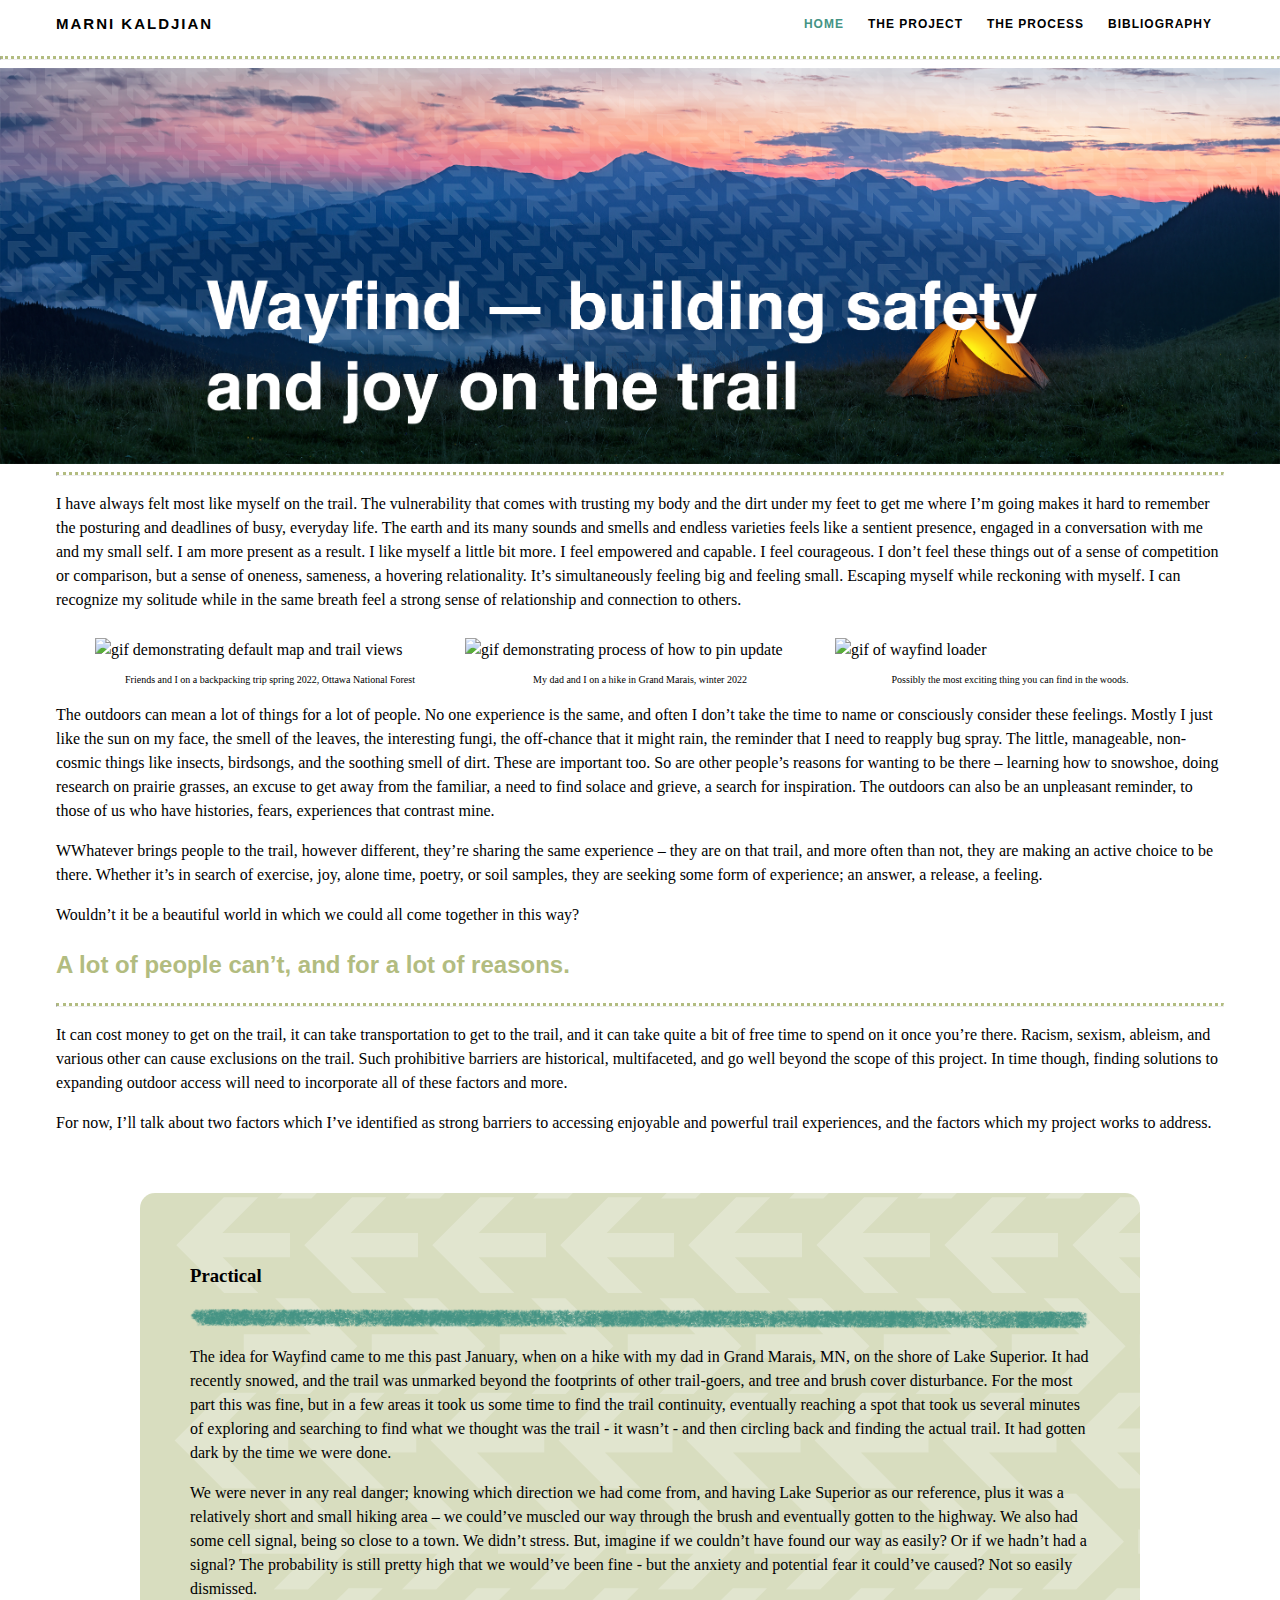
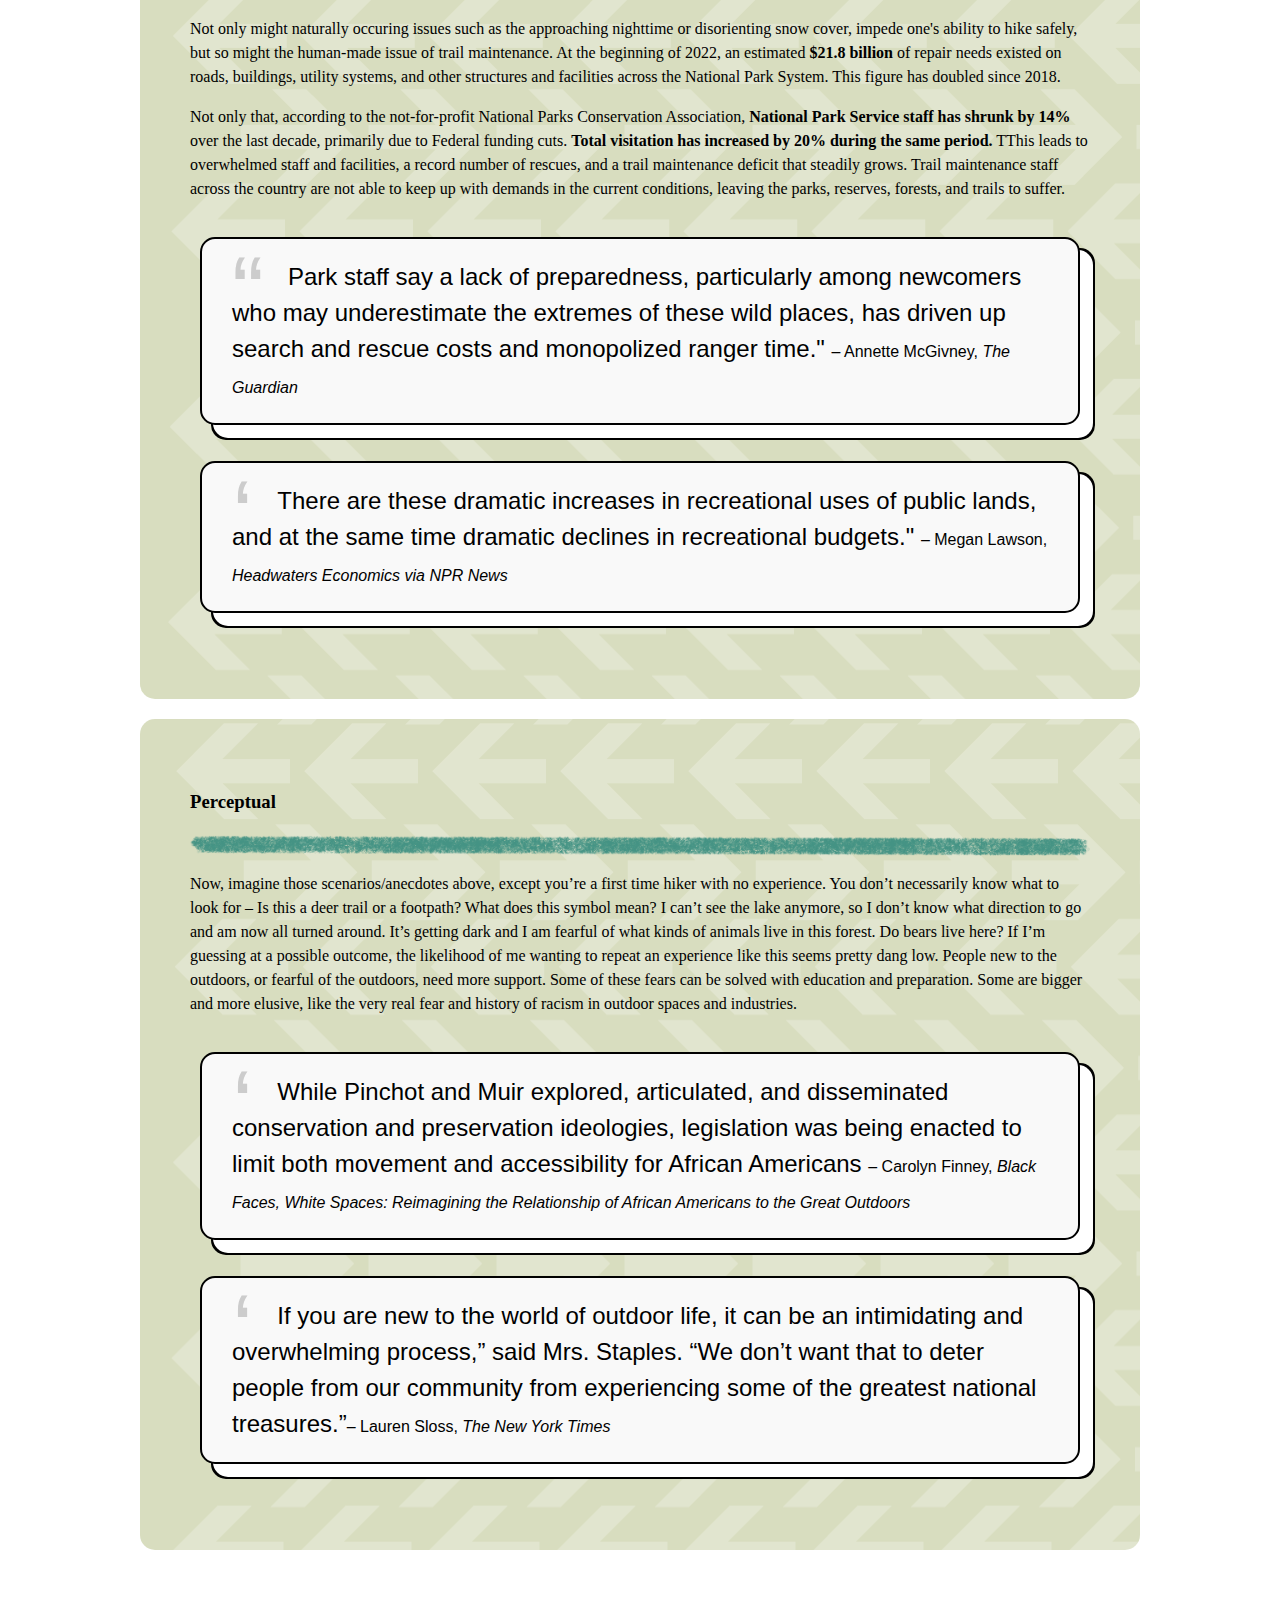
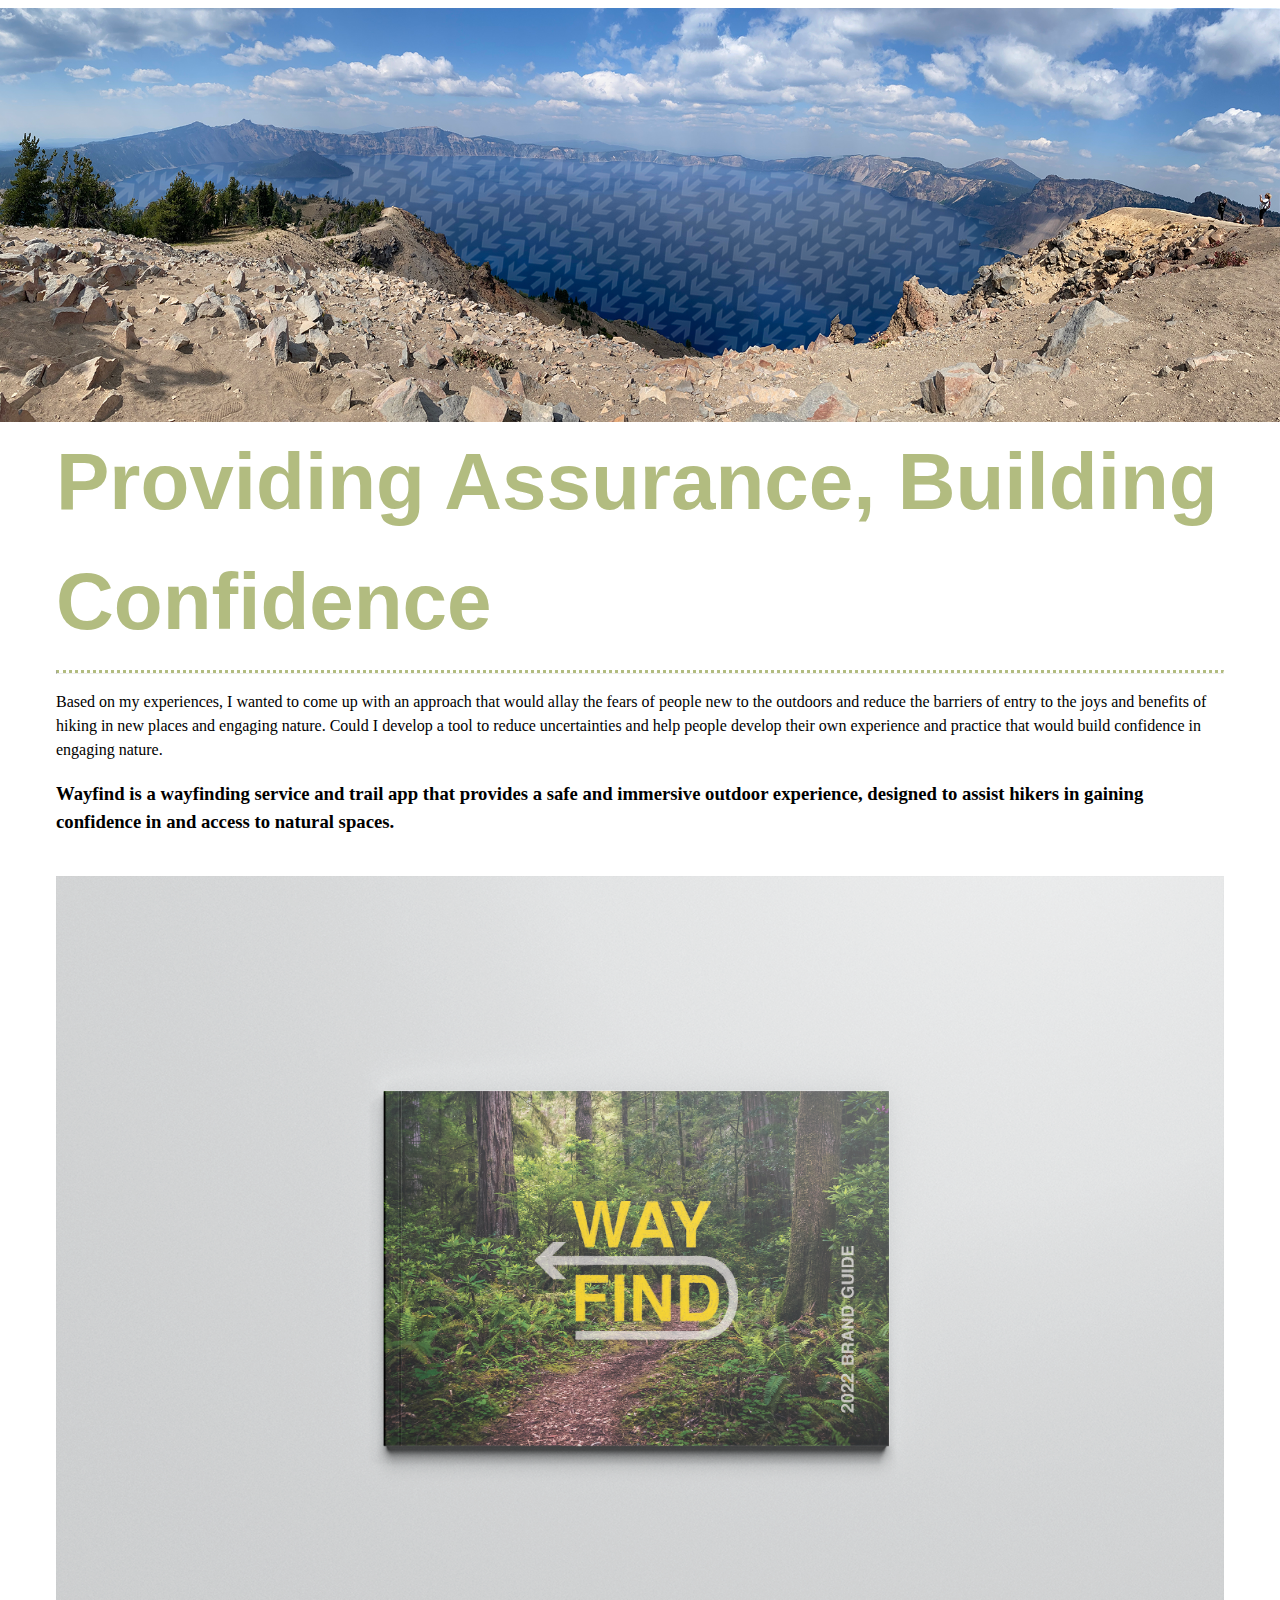
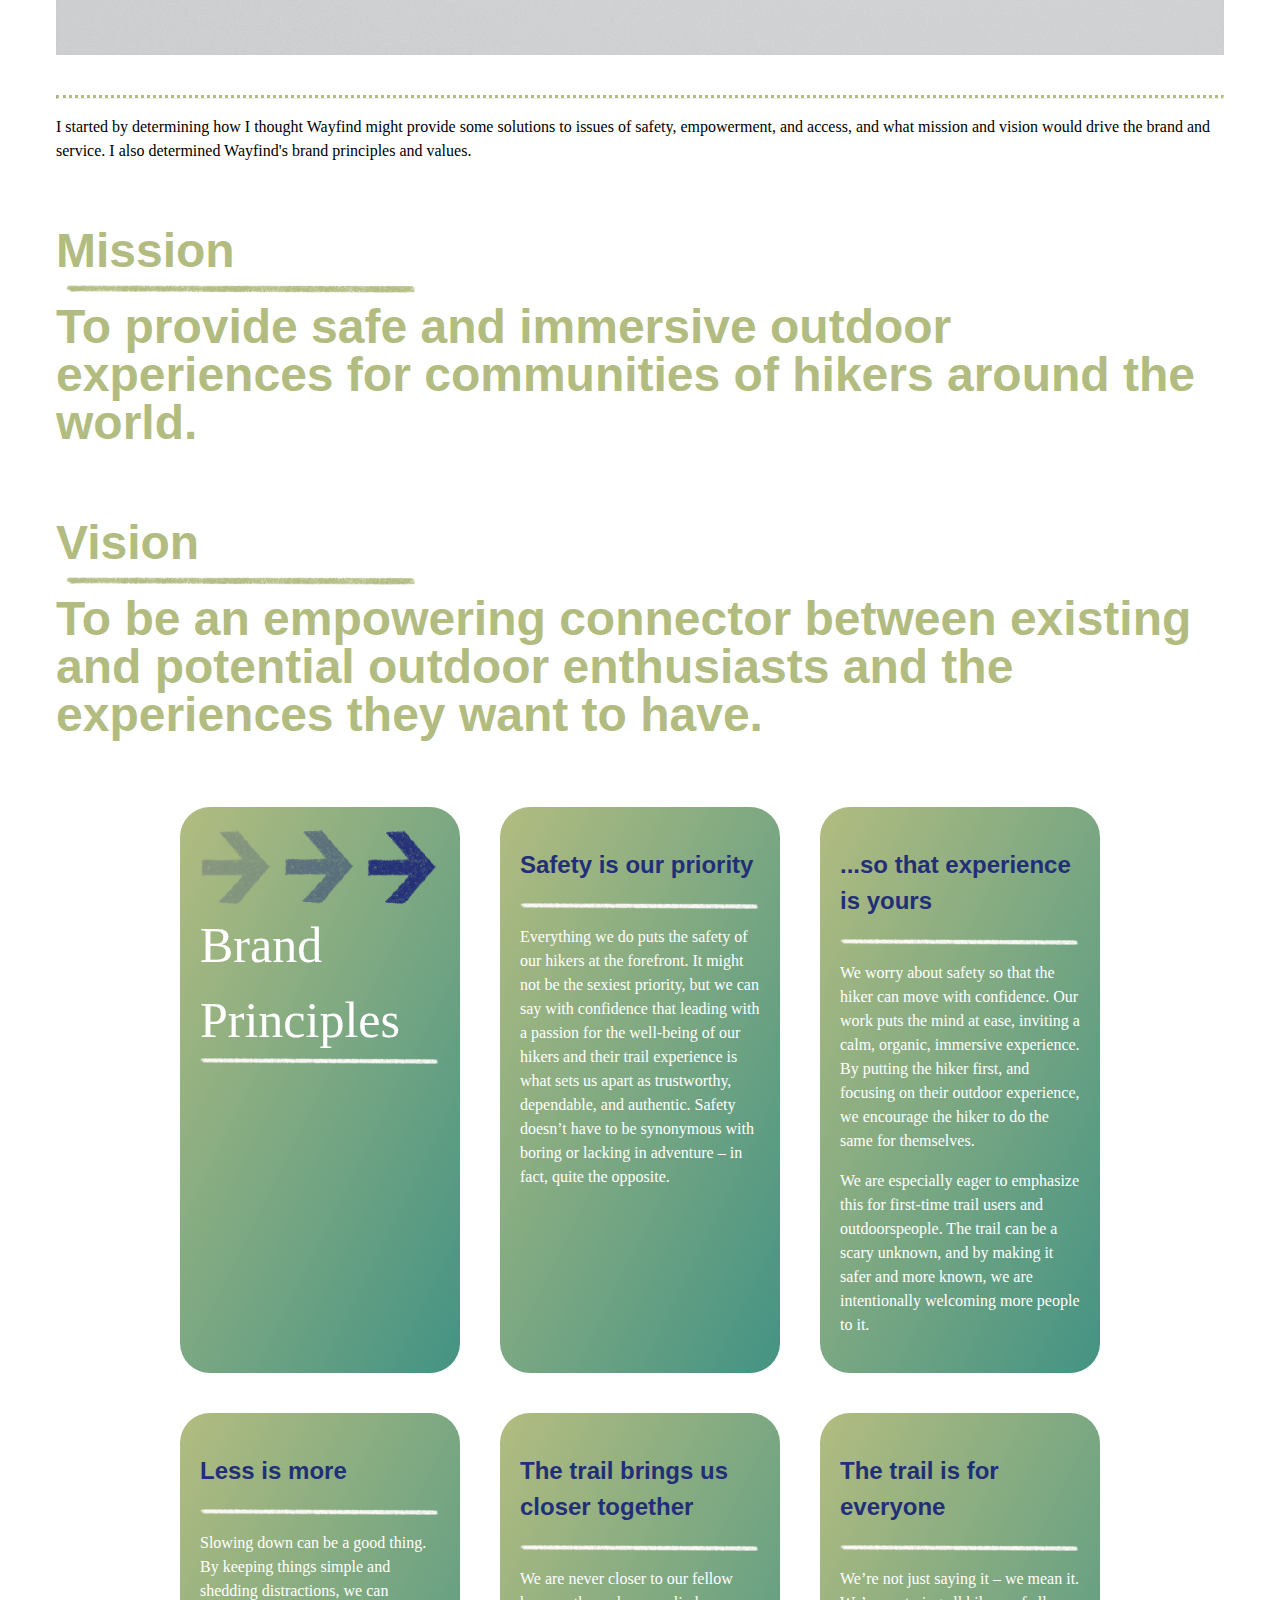
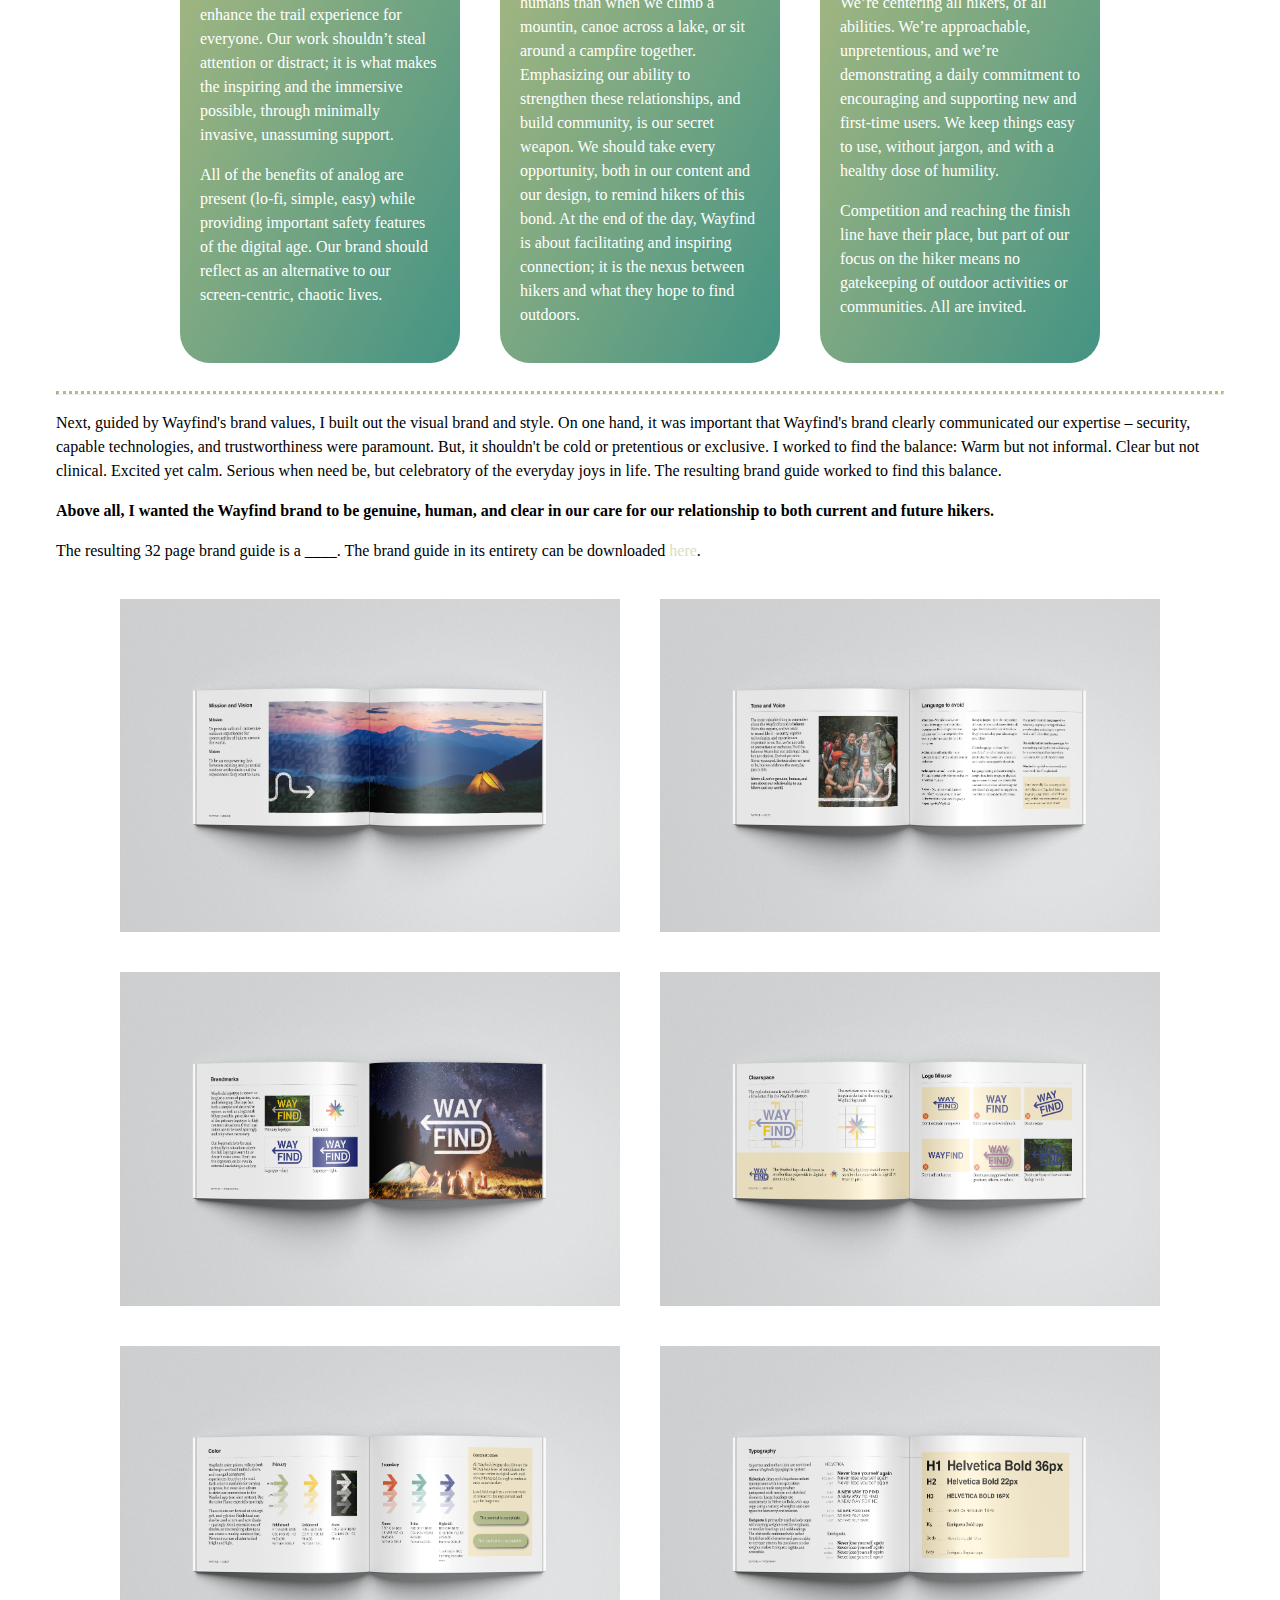
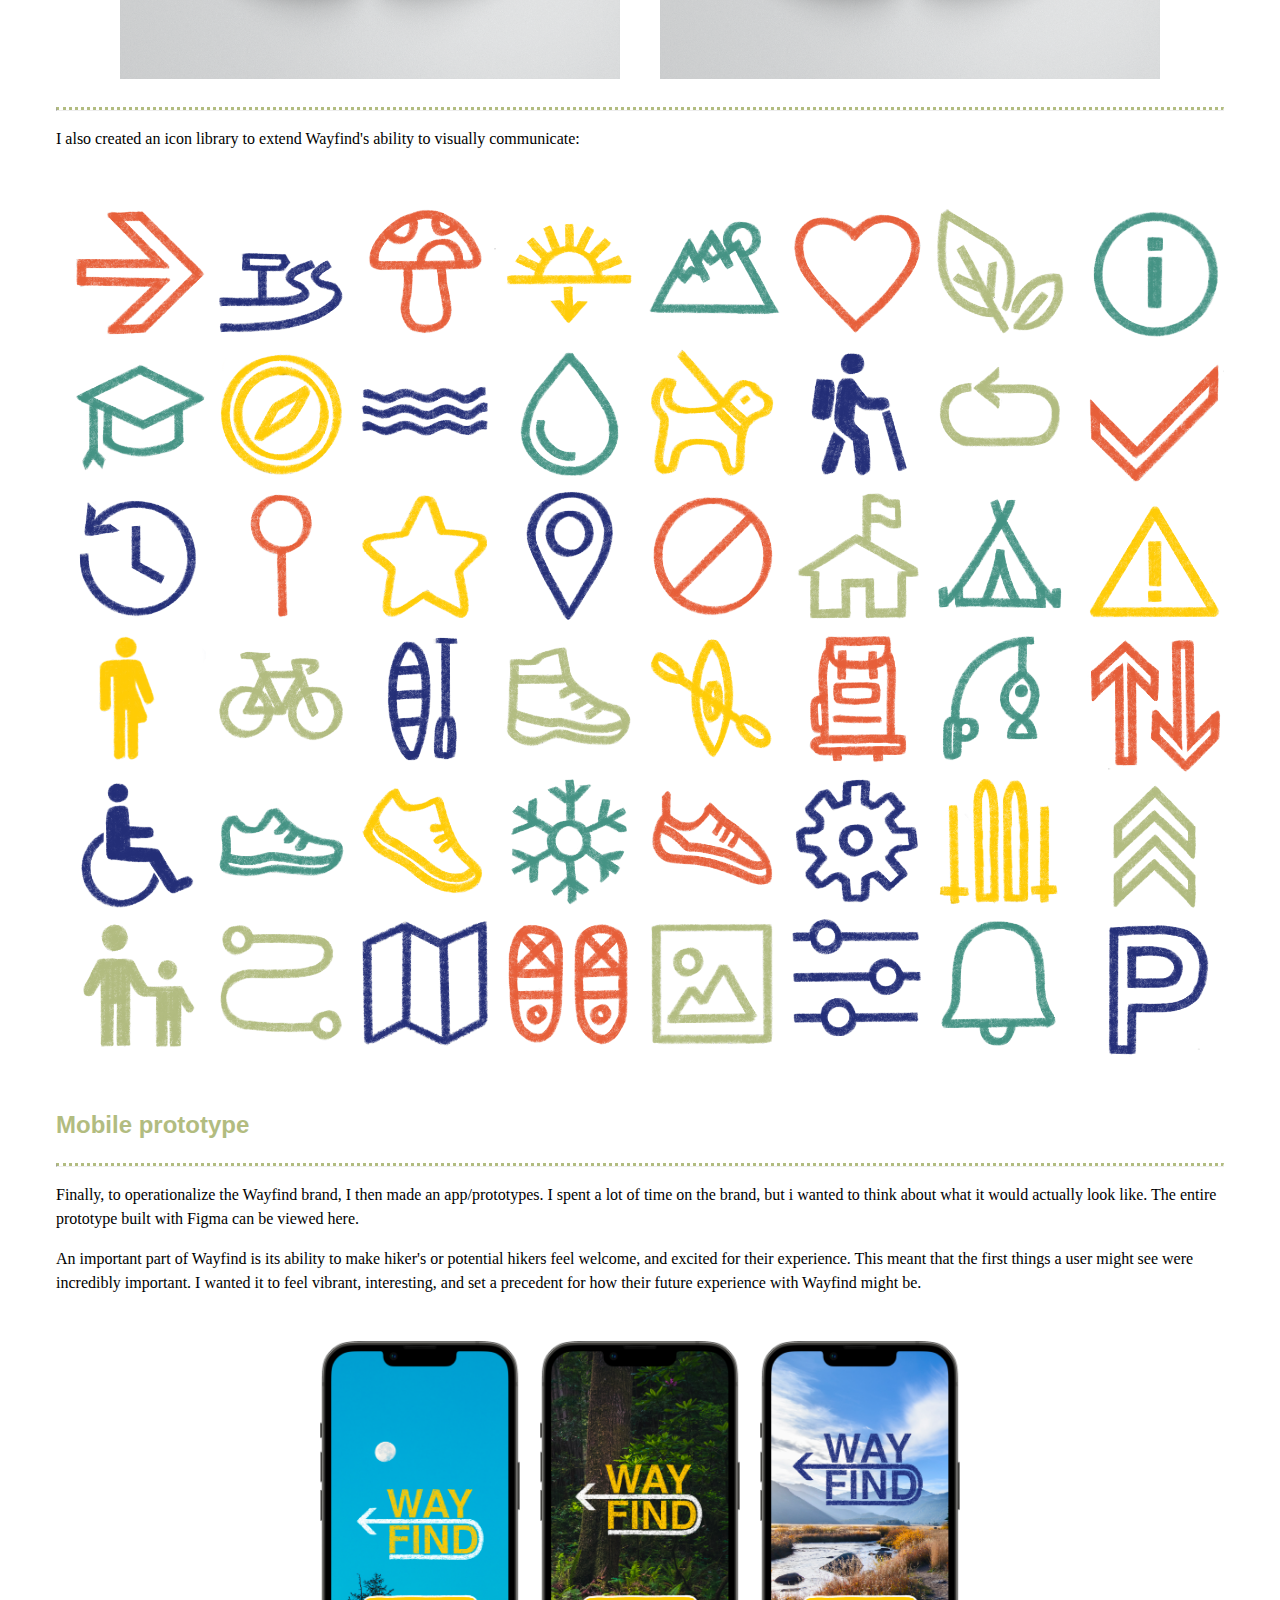
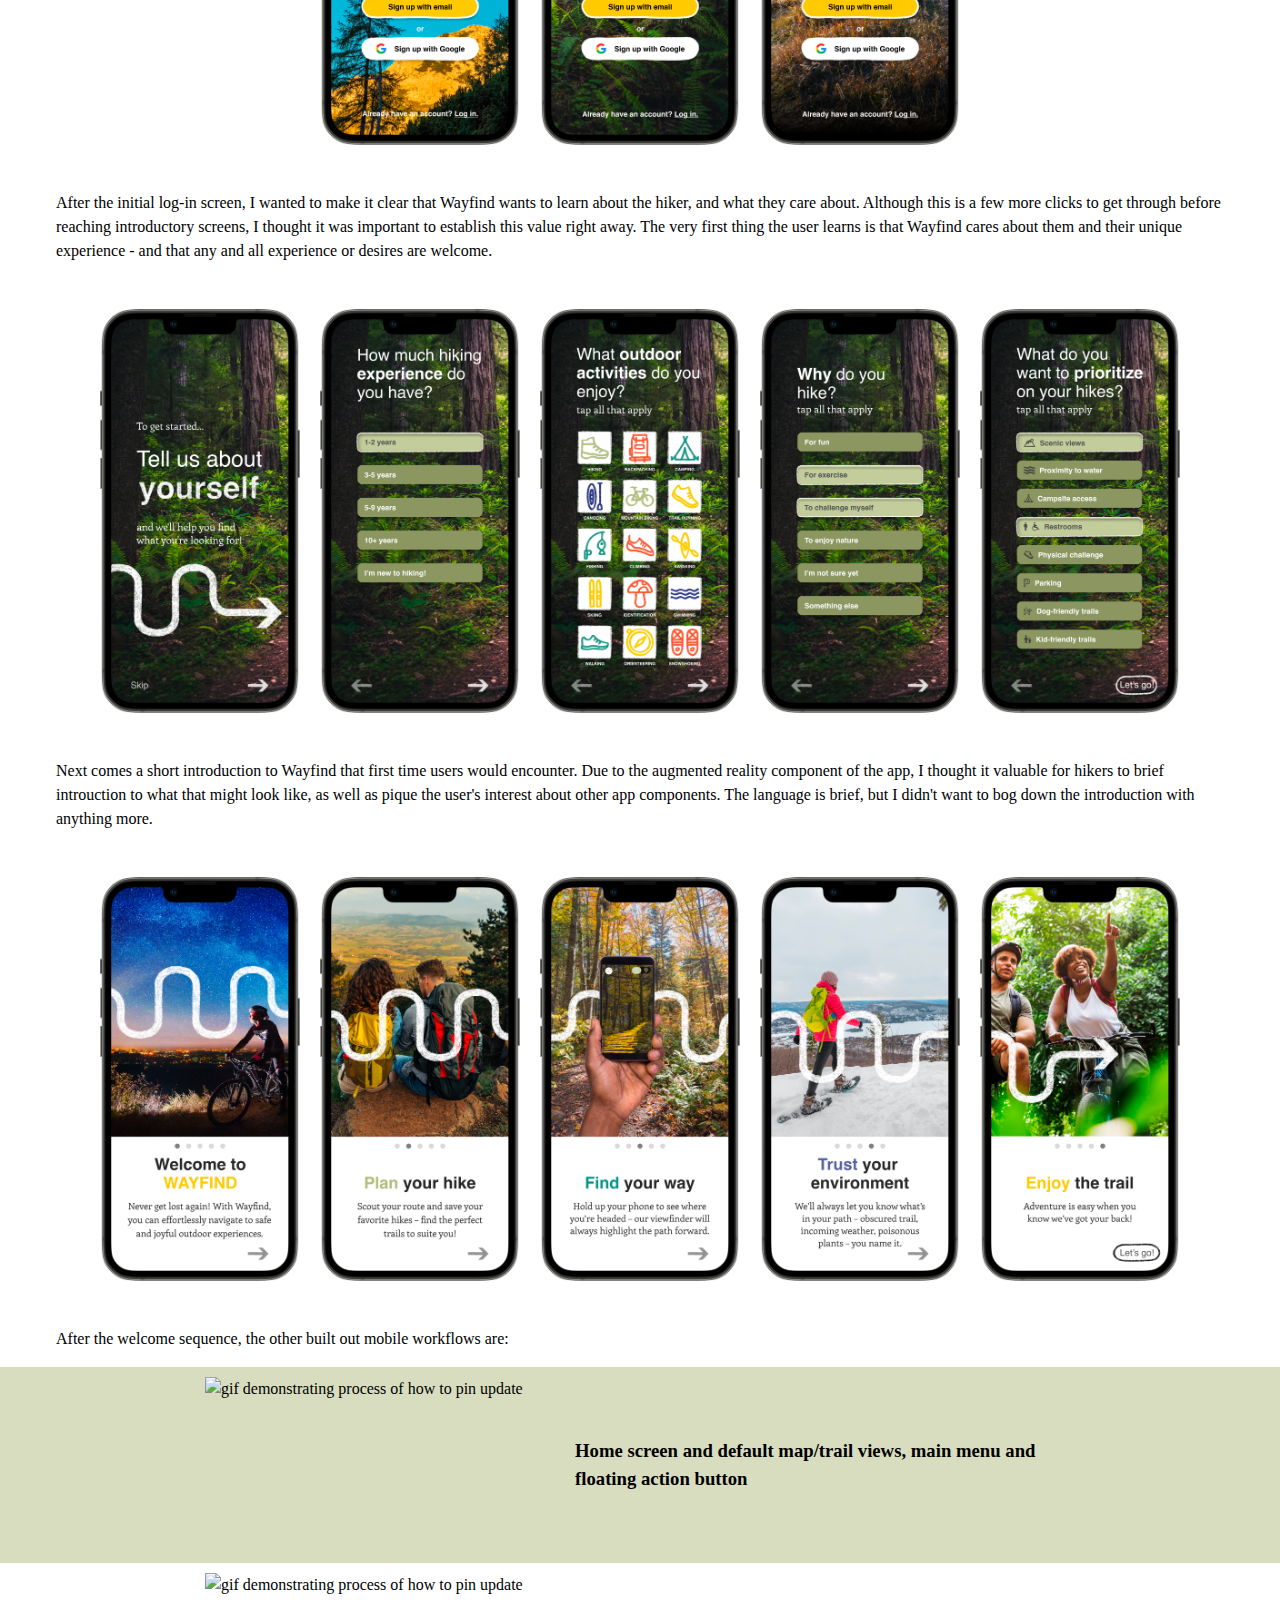
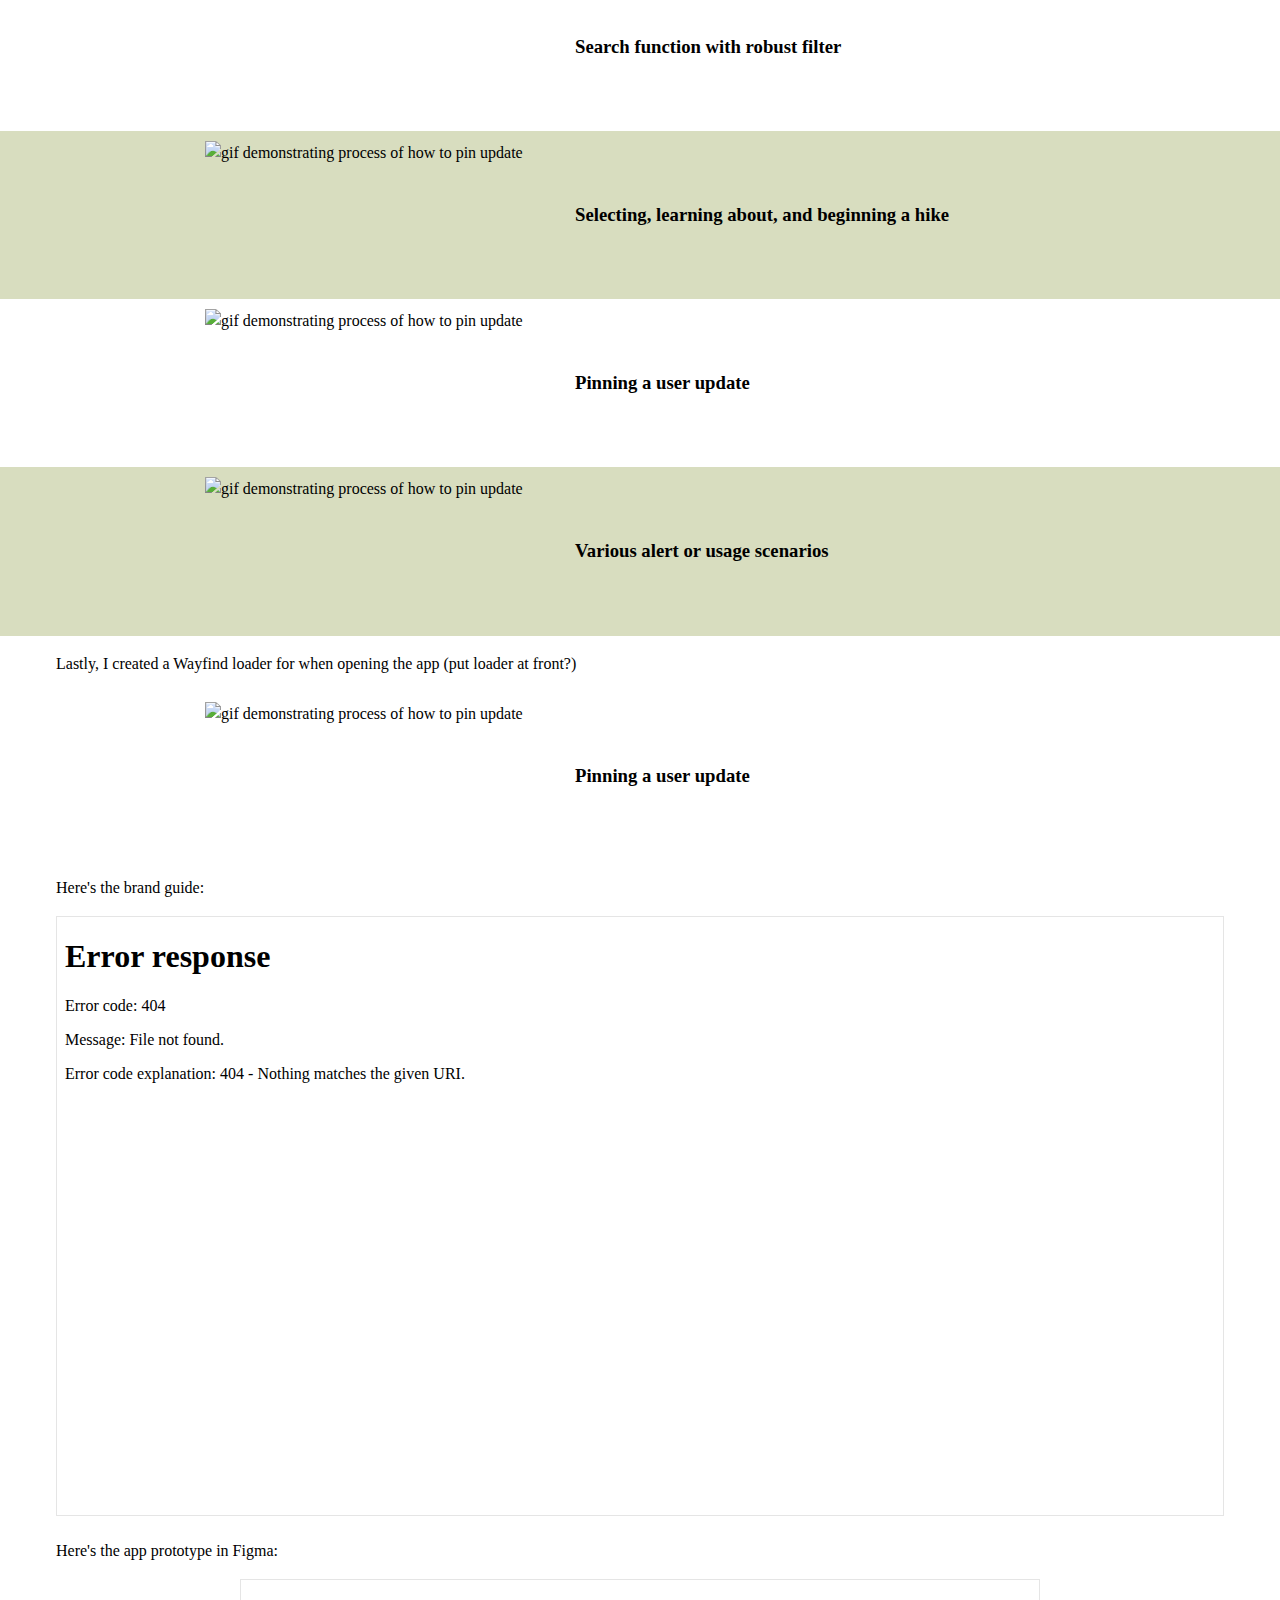
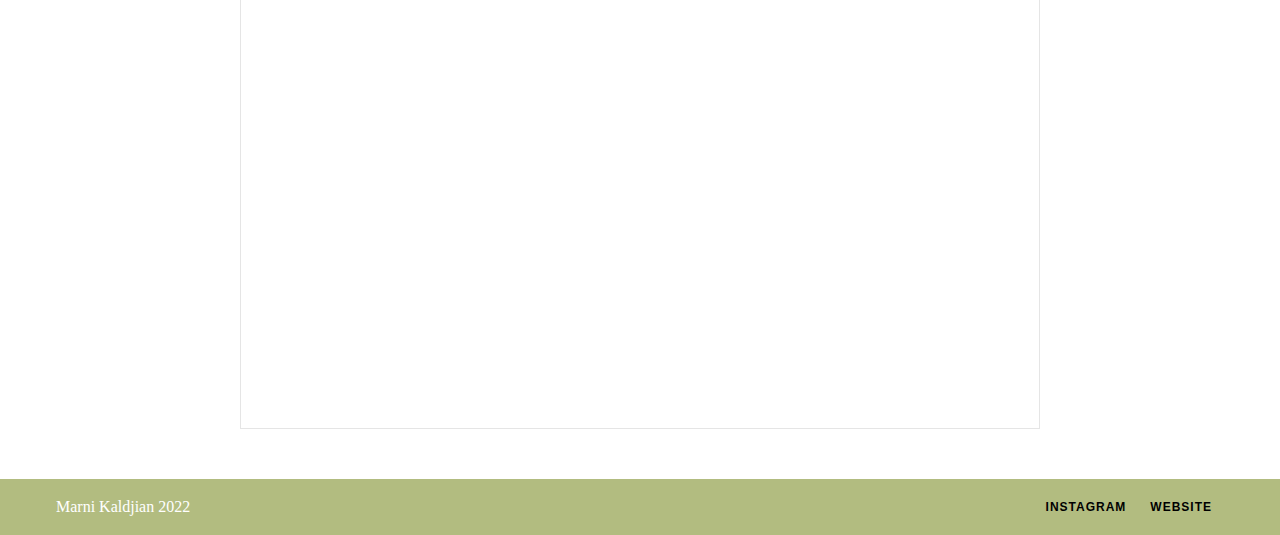
==== index.html @ 9d0fed96 "initial commit" ====
<!DOCTYPE html>
<html lang="en">

<head>
  <meta charset="UTF-8" />
  <meta name="viewport" content="width=device-width, initial-scale=1.0" />
  <title>Marni Kaldjian 2022 MCAD Capstone</title>
  <link href="main.css" rel="stylesheet" />
</head>

<body>
  <header class="header">
    <div class="container">
      <h3 class="header--title">Marni Kaldjian</h3>
      <nav>
        <ul class="menu">
          <li><a style="color: var(--gray-light)" class="menu-links" href="index.html">Home</a>
          </li>
          <li><a class="menu-links" href="#project-jump-to">The Project</a></li>
          <li><a class="menu-links" href="process.html">The Process</a></li>
          <li><a class="menu-links" href="bib.html">Bibliography</a></li>
        </ul>
      </nav>
    </div> 
    <hr>
  </header>

  <section class="header-image">
    <img src="img/header_text.png"></img>
  </section>

  <section class="container">
    <!-- <h1 class="header-text">Wayfind — building safety and joy on the trail</h1> -->
      <div>
        <div>
        <hr>
        <p>I have always felt most like myself on the trail. The vulnerability that comes with trusting my body and the dirt under my feet to get me where I’m going makes it hard to remember the posturing and deadlines of busy, everyday life. The earth and its many sounds and smells and endless varieties feels like a sentient presence, engaged in a conversation with me and my small self. I am more present as a result. I like myself a little bit more. I feel empowered and capable. I feel courageous. I don’t feel these things out of a sense of competition or comparison, but a sense of oneness, sameness, a hovering relationality. It’s simultaneously feeling big and feeling small. Escaping myself while reckoning with myself. I can recognize my solitude while in the same breath feel a strong sense of relationship and connection to others.
        </p>
      </div>

      <section class="prototypes">
        <div>
        <img class="resize" src="img/bach-hike.png" alt="gif demonstrating default map and trail views">
        <figcaption>Friends and I on a backpacking trip spring 2022, Ottawa National Forest</figcaption>
        </div>

        <div>    
        <img class="resize" src="img/pk-hike.png" alt="gif demonstrating process of how to pin update">
        <figcaption>My dad and I on a hike in Grand Marais, winter 2022</figcaption>
        </div>

        <div>
          <img class="resize" src="img/chicken-woods.png" alt="gif of wayfind loader">
          <figcaption>Possibly the most exciting thing you can find in the woods.</figcaption>
          </div>
      </section>

      <article class="block">
        <div class="block-text">
          <p>The outdoors can mean a lot of things for a lot of people. No one experience is the same, and often I don’t take the time to name or consciously consider these feelings. Mostly I just like the sun on my face, the smell of the leaves, the interesting fungi, the off-chance that it might rain, the reminder that I need to reapply bug spray. The little, manageable, non-cosmic things like insects, birdsongs, and the soothing smell of dirt. These are important too. So are other people’s reasons for wanting to be there – learning how to snowshoe, doing research on prairie grasses, an excuse to get away from the familiar, a need to find solace and grieve, a search for inspiration. The outdoors can also be an unpleasant reminder, to those of us who have histories, fears, experiences that contrast mine.</p>

          <p>WWhatever brings people to the trail, however different, they’re sharing the same experience – they are on that trail, and more often than not, they are making an active choice to be there. Whether it’s in search of exercise, joy, alone time, poetry, or soil samples, they are seeking some form of experience; an answer, a release, a feeling.</p>

          <p>Wouldn’t it be a beautiful world in which we could all come together in this way?</p>
        </div>

      </article>


    </div>
  </section>

  <section>
    <div class="container">
      <article class="block">
        <div class="block-text">
          <h2 class="block-subhead">A lot of people can’t, and for a lot of reasons. </h2>
          <hr>
          <p>It can cost money to get on the trail, it can take transportation to get to the trail, and it can take quite a bit of free time to spend on it once you’re there. Racism, sexism, ableism, and various other can cause exclusions on the trail. Such prohibitive barriers are historical, multifaceted, and go well beyond the scope of this project. In time though, finding solutions to expanding outdoor access will need to incorporate all of these factors and more.
          </p>
          <p>For now, I’ll talk about two factors which I’ve identified as strong barriers to accessing enjoyable and powerful trail experiences, and the factors which my project works to address.
          </p>
        </div>
      </article>
    </div>
  </section>

  <section class="container">
    <div class="problems">
      <div class="item">
        <div>
          <!-- <img class="item-img" src="img/arrow-pointing.png" alt=""> -->
        </div>
        <div>
          <h3>Practical</h3>
          <img src="img/teal-line.png">
          <p>The idea for Wayfind came to me this past January, when on a hike with my dad in Grand Marais, MN, on the shore of Lake Superior. It had recently snowed, and the trail was unmarked beyond the footprints of other trail-goers, and tree and brush cover disturbance. For the most part this was fine, but in a few areas it took us some time to find the trail continuity, eventually reaching a spot that took us several minutes of exploring and searching to find what we thought was the trail - it wasn’t - and then circling back and finding the actual trail. It had gotten dark by the time we were done.
          </p>

          <p>We were never in any real danger; knowing which direction we had come from, and having Lake Superior as our  reference, plus it was a relatively short and small hiking area – we could’ve muscled our way through the brush and eventually gotten to the highway. We also had some cell signal, being so close to a town. We didn’t stress. But, imagine if we couldn’t have found our way as easily? Or if we hadn’t had a signal? The probability is still pretty high that we would’ve been fine - but the anxiety and potential fear it could’ve caused? Not so easily dismissed.

          </p>

          <p>Not only might naturally occuring issues such as the approaching nighttime  or disorienting snow  cover, impede one's ability to hike safely, but so might the human-made issue of trail maintenance. At the beginning of 2022, an estimated <b>$21.8 billion</b> of repair needs existed on roads, buildings, utility systems, and other structures and facilities across the National Park System. This figure has doubled since 2018.
          </p>

          <p>Not only that, according to the not-for-profit National Parks Conservation Association, <b>National
              Park Service staff has shrunk by 14%</b> over the last decade, primarily due to Federal funding cuts.
            <b>Total visitation has increased by 20% during the same period.</b> TThis leads to overwhelmed staff and facilities, a record number of rescues, and a trail maintenance deficit that steadily grows. Trail maintenance staff across the country are not able to keep up with demands in the current conditions, leaving the parks, reserves, forests, and trails to suffer.
          </p>

          <blockquote>Park staff say a lack of preparedness, particularly among newcomers who may underestimate the extremes of these wild places, has driven up search and rescue costs and monopolized ranger time." <p class="quote-author">– Annette McGivney, <em>The Guardian</em></p></blockquote>

          <blockquote>There are these dramatic increases in recreational uses of public lands, and at the same time dramatic declines in recreational budgets." <p class="quote-author">– Megan Lawson, <em>Headwaters Economics via NPR News</em></p></blockquote>

        </div>
      </div>

      <div class="item">
        <div>
          <!-- <img class="item-img" src="img/arrow-pointing.png" alt=""> -->
        </div>
        <div>
          <h3>Perceptual</h3>
          <img src="img/teal-line.png">
          <p>Now, imagine those scenarios/anecdotes above, except you’re a first time hiker with no experience. You
            don’t necessarily know what to look for – Is this a deer trail or a footpath? What does this symbol mean? I
            can’t see the lake anymore, so I don’t know what direction to go and am now all turned around. It’s getting
            dark and I am fearful of what kinds of animals live in this forest. Do bears live here? If I’m guessing at a
            possible outcome, the likelihood of me wanting to repeat an experience like this seems pretty dang low.

            People new to the outdoors, or fearful of the outdoors, need more support. Some of these fears can be solved
            with education and preparation. Some are bigger and more elusive, like the very real fear and history of
            racism in outdoor spaces and industries.
          </p>

          <blockquote>While Pinchot and Muir explored, articulated, and disseminated conservation and preservation
            ideologies, legislation was being enacted to limit both movement and accessibility for African Americans <p class="quote-author">– Carolyn Finney, <em>Black Faces, White Spaces: Reimagining the Relationship of African Americans to the Great Outdoors</em></p>
            </blockquote>

          <blockquote>If you are new to the world of outdoor life, it can be an intimidating and overwhelming process,” said Mrs. Staples. “We don’t want that to deter people from our community from experiencing some of the greatest national treasures.”<p class="quote-author">– Lauren Sloss, <em>The New York Times</em></p></blockquote>
        </div>
      </div>
    </div>
  </section>

  <section class="header-image">
    <img src="img/crater-lake-arrows.png"></img>
  </section>

  <section>
    <div id="project-jump-to" class="container">
      <article class="block">
        <div class="block-text">
          <h2 class="header-text">Providing Assurance, Building Confidence</h2>
          <hr>
          <p>Based on my experiences, I wanted to come up with an approach that would allay the fears of people new to the outdoors and reduce the barriers of entry to the joys and benefits of hiking in new places and engaging nature. Could I develop a tool to reduce uncertainties and help people develop their own experience and practice that would build confidence in engaging nature.</p>

          <h3>Wayfind is a wayfinding service and trail app that provides a safe and immersive outdoor experience, designed to assist hikers in gaining confidence in and access to natural spaces.</h3>
        </div>
      </article>
    </div>
  </section>

  <section class="container">
    <img class="resize-large" src="img/mockups/mockup-cover.png" alt="mockup of brand book cover">
    <caption></caption>
  </section>

  <section>
    <div class="container">
      <article class="block">
        <div class="block-text">
          <hr>
          <p>I started by determining how I thought Wayfind might provide some solutions to issues of safety, empowerment, and access, and what mission and vision would drive the brand and service. I also determined Wayfind's brand principles and values.
          </p>
        </div>
      </article>
    </div>
  </section>

  <section class="container">
    <br>
    <br>
    <h1 class="mission">Mission</h1>
    <img class="resize" src="img/green-line.png" alt="green line">
    <h1 class="mission">To provide safe and immersive outdoor experiences for communities of hikers around the world. </h1>
    <br>
    <br>
    <br>
    <h1 class="mission">Vision</h1>
    <img class="resize" src="img/green-line.png" alt="green line">

    <h1 class="mission">To be an empowering connector between existing and potential outdoor enthusiasts and the experiences they want to have.</h1>
    <br>
    <br>
  </section>

  <div class="container prototypes">
    <div class="card">
      <img src="img/blue-arrows.png" alt="yellow arrow">
      <h5>Brand Principles</h5>
      <img src="img/white-line.png">
    </div>

    <div class="card">
      <h2>Safety is our priority</h2>
      <img src="img/white-line.png">
      <p>Everything we do puts the safety of our hikers at the forefront. It might not be the sexiest priority, but we can say with confidence that leading with a passion for the well-being of our hikers and their trail experience is what sets us apart as trustworthy, dependable, and authentic. Safety doesn’t have to be synonymous with boring or lacking in adventure – in fact, quite the opposite.</p>
    </div>

    <div class="card">
      <h2>...so that experience is yours</h2>
      <img src="img/white-line.png">
      <p>We worry about safety so that the hiker can move with confidence. Our work puts the mind at ease, inviting a calm, organic, immersive experience. By putting the hiker first, and focusing on their outdoor experience, we encourage the hiker to do the same for themselves.</p>

      <p>We are especially eager to emphasize this for first-time trail users and outdoorspeople. The trail can be a scary unknown, and by making it safer and more known, we are intentionally welcoming more people to it.
        </p>
    </div>
    <div class="card">
      <h2>Less is more</h2>
      <img src="img/white-line.png">
      <p>Slowing down can be a good thing. By keeping things simple and shedding distractions, we can enhance the trail experience for everyone. Our work shouldn’t steal attention or distract; it is what makes the inspiring and the immersive possible, through minimally invasive, unassuming support.</p>

      <p>All of the benefits of analog are present (lo-fi, simple, easy) while providing important safety features of the digital age. Our brand should reflect as an alternative to our screen-centric, chaotic lives.</p>
    </div>

    <div class="card">
      <h2>The trail brings us closer together</h2>
      <img src="img/white-line.png">
      <p>We are never closer to our fellow humans than when we climb a mountin, canoe across a lake, or sit around a campfire together. Emphasizing our ability to strengthen these relationships, and build community, is our secret weapon. We should take every opportunity, both in our content and our design, to remind hikers of this bond. At the end of the day, Wayfind is about facilitating and inspiring connection; it is the nexus between hikers and what they hope to find outdoors.</p>
    </div>

    <div class="card">
      <h2>The trail is for everyone</h2>
      <img src="img/white-line.png">
      <div class="one-line">
      </div>
      <p>We’re not just saying it – we mean it. We’re centering all hikers, of all abilities. We’re approachable, unpretentious, and we’re demonstrating a daily commitment to encouraging and supporting new and first-time users. We keep things easy to use, without jargon, and with a healthy dose of humility.</p>

      <p>Competition and reaching the finish line have their place, but part of our focus on the hiker means no gatekeeping of outdoor activities or communities. All are invited.</p>
    </div>
</div>

<section>
  <div class="container">
    <article class="block">
      <div class="block-text">
        <hr>
        <p>Next, guided by Wayfind's brand values, I built out the visual brand and style. On one hand, it was important that Wayfind's brand clearly communicated our expertise – security, capable technologies, and trustworthiness were paramount. But, it shouldn't be cold or pretentious or exclusive. I worked to find the balance: Warm but not informal. Clear but not clinical. Excited yet calm. Serious when need be, but celebratory of the everyday joys in life. The resulting brand guide worked to find this balance.</p>

        <p><b>Above all, I wanted the Wayfind brand to be genuine, human, and clear in our care for our relationship to both current and future hikers.</b></p>

        <p>The resulting 32 page brand guide is a ____. The brand guide in its entirety can be downloaded <a class="reg-links" href="brand-guide_final.pdf">here</a>.</p>
        </p>
      </div>
    </article>
  </div>
</section>


  <section class="container prototypes">
    <img class="resize-med" src="img/mockups/mockup-mission.png" alt="mockup of brand book cover">
    <img class="resize-med" src="img/mockups/mockup-voice.png" alt="mockup of brand book cover">
    <caption></caption>
    <img class="resize-med" src="img/mockups/mockup-logo.png" alt="mockup of brand book cover">
    <caption></caption>
    <img class="resize-med" src="img/mockups/mockup-logo-use.png" alt="mockup of brand book cover">
    <caption></caption>
    <img class="resize-med" src="img/mockups/mockup-colors.png" alt="mockup of brand book cover">
    <caption></caption>
    <img class="resize-med" src="img/mockups/mockup-type.png" alt="mockup of brand book cover">
    <caption></caption>
  </section>

  <section>
    <div class="container">
      <article class="block">
        <div class="block-text">
          <hr>
          <p>I also created an icon library to extend Wayfind's ability to visually communicate:
          </p>
          <img class="resize-large" src="img/full icon set_color.png" alt="mockup of brand book cover">
        </div>
      </article>
    </div>
  </section>

  <section>
    <div class="container">
      <article class="block">
        <div class="block-text">
          <h2 class="block-subhead">Mobile prototype</h2>
          <hr>
          <p>Finally, to operationalize the Wayfind brand, I then made an app/prototypes. I spent a lot of time on the brand, but i wanted to think about what it would actually look like. The entire prototype built with Figma can be viewed here.
          </p>
          <p>An important part of Wayfind is its ability to make hiker's or potential hikers feel welcome, and excited for their experience. This meant that the first things a user might see were incredibly important. I wanted it to feel vibrant, interesting, and set a precedent for how their future experience with Wayfind might be.</p>

            <section class="prototypes container">
              <img class="resize-small" src="img/prototypes/login-1.png" alt="gif demonstrating default map and trail views">
              <img class="resize-small" src="img/prototypes/login-2.png" alt="gif demonstrating process of how to pin update">
              <img class="resize-small" src="img/prototypes/login-3.png" alt="gif of wayfind loader">
            </section>

          <p>After the initial log-in screen, I wanted to make it clear that Wayfind wants to learn about the hiker, and what they care about. Although this is a few more clicks to get through before reaching introductory screens, I thought it was important to establish this value right away. The very first thing the user learns is that Wayfind cares about them and their unique experience - and that any and all experience or desires are welcome.
          </p>
        </div>
      </article>

      <section class="prototypes container">
        <img class="resize-small" src="img/prototypes/questions_1.png" alt="gif demonstrating default map and trail views">
        <img class="resize-small" src="img/prototypes/questions_2.png" alt="gif demonstrating process of how to pin update">
        <img class="resize-small" src="img/prototypes/questions_3.png" alt="gif of wayfind loader">
        <img class="resize-small" src="img/prototypes/questions_4.png" alt="gif of wayfind loader">
        <img class="resize-small" src="img/prototypes/questions_5.png" alt="gif of wayfind loader">
      </section>


      <p>Next comes a short introduction to Wayfind that first time users would encounter. Due to the augmented reality component of the app, I thought it valuable for hikers to brief introuction to what that might look like, as well as pique the user's interest about other app components. The language is brief, but I didn't want to bog down the introduction with anything more.
      </p>

    <section class="prototypes container">
      <img class="resize-small" src="img/prototypes/welcome1.png" alt="gif demonstrating default map and trail views">
      <img class="resize-small" src="img/prototypes/welcome2.png" alt="gif demonstrating process of how to pin update">
      <img class="resize-small" src="img/prototypes/welcome3.png" alt="gif of wayfind loader">
      <img class="resize-small" src="img/prototypes/welcome4.png" alt="gif of wayfind loader">
      <img class="resize-small" src="img/prototypes/welcome5.png" alt="gif of wayfind loader">
    </section>

    <p>After the welcome sequence, the other built out mobile workflows are:</p>

</div>
</section>

<section>
    <div class="prototype-background">
    <div class="prototypes container">
      <img class="resize" src="https://lh3.googleusercontent.com/qDyX6EEEj6Va-ti3Pv5razbJvw4v6nI7eHwGPBa-XYiXGcApboegKbQFNxzzG_82rzSemW1GyrNgTGK8r3S6ytaqsa-xKkZZsj-F_dQE9-yiEAlwBFNvKWLilrnvuPYsdN9jrK3OMg=w2400" alt="gif demonstrating process of how to pin update">
      <h3 class="prototype-text">Home screen and default map/trail views, main menu and floating action button</h3>
    </div>
    </div>
</section>

  <div class="prototypes container">
    <img class="resize" src="https://lh3.googleusercontent.com/KmBHqLVel2sUuuRaqWMKhJtFYdkp8sV_vTR0hwYqzYgY_XwUrU3wOn9OMTJ-Uw3wT_bKsPhenXhZZ2q9e-KmU8TSmWczZldlmxZYIHR0wqZhXhzP8lu-7KSxoeoNDjh9Uy5lQ2WagQ=w2400" alt="gif demonstrating process of how to pin update">
    <h3 class="prototype-text">Search function with robust filter</h3>
  </div>

<section>
    <div class="prototype-background">
    <div class="prototypes container">
      <img class="resize" src="https://lh3.googleusercontent.com/dDy99DrwzGyhOnJwtpX0mQ_tfpHxSpkn3prL3bYyya3ZEb3SWmfFOiGU-79cXwXNmdyOwJaI6favUdm6EcwGHllYP97WmGvksbMoS0uSH8C0pvERKmR2yRLZwmkvbNWKIWvcq1FDzA=w2400" alt="gif demonstrating process of how to pin update">
      <h3 class="prototype-text">Selecting, learning about, and beginning a hike</h3>
    </div>
    </div>
</section>

  <div class="prototypes container">
    <img class="resize" src="https://lh3.googleusercontent.com/7F7Va3-_j52Q4fo3wB88UyVtbKd4HgDFubNeVoXFFB8m9Sl1LONEjce5XdNCw7Me1s-pQkXSzxvM61VKgVOrN-1uGsDMEFNQDg2n4rpmJYyFjmcztBygsz4x_woWhUMwf68mfg78Dw=w2400" alt="gif demonstrating process of how to pin update">
    <h3 class="prototype-text">Pinning a user update</h3>
  </div>

<section>
    <div class="prototype-background">
    <div class="prototypes container">
      <img class="resize" src="img/default-screen_small.gif" alt="gif demonstrating process of how to pin update">
      <h3 class="prototype-text">Various alert or usage scenarios</h3>
    </div>
    </div>
</section>

<section class="container">
  <p>Lastly, I created a Wayfind loader for when opening the app (put loader at front?)</p>
  <div class="prototypes container">
    <img class="resize" src="https://lh3.googleusercontent.com/t82n4kyPHQlL-YdNisc-_uYxvpMAoWWPQvpJi-vsQrTeCUOE9mxSNaOk20FCoPPk-XFYo-_BLxfGFEGWKf5vHlg3PbRdNGSXXqBJqCMaskDx77gYkdi_jOLxjJxbVB0q6_2GsfQjOQ=w2400" alt="gif demonstrating process of how to pin update">
    <h3 class="prototype-text">Pinning a user update</h3>
  </div>

  <p>Here's the brand guide:</p>
  <iframe style="border: 1px solid rgba(0, 0, 0, 0.1); padding: 0;" src="brand-guide_final.pdf" width="100%" height="600px"></iframe>

  <p>Here's the app prototype in Figma:</p>
  <iframe class="prototypes" style="border: 1px solid rgba(0, 0, 0, 0.1); padding: 0;" width="800" height="450" src="https://www.figma.com/embed?embed_host=share&url=https%3A%2F%2Fwww.figma.com%2Ffile%2FcRMI7QfwqEoPGEP9qpx6XQ%2Fwayfind-prototype-v6%3Fnode-id%3D0%253A1" allowfullscreen></iframe>


</div>
</section>

  <!-- <section class="header-image">
    <img style="padding:50px 0 0 0" src="img/crater-lake.jpg"></img>
  </section> -->

  <footer style="margin: 50px 0 0 0" class="footer">
    <div class="container">
      <p class="footer--title">Marni Kaldjian 2022</p>
      <ul class="footer--list">
        <li class="footer--list--item"><a class="menu-links"href="https://www.instagram.com/mkaldji/">Instagram</a></li>
        <li class="footer--list--item"><a class="menu-links"href="www.marnikaldjian.com">Website</a></li>
      </ul>
    </div>
  </footer>

</body>

</html>
---- main.css ----
*,
*:before,
*:after {
  box-sizing: border-box;
}

img {
  max-width: 100%;
  display: block;
  object-fit: contain; /*keeps images proportional*/
}

html {
  --green: #b2bc80;
  --gray-light: #449384;
  --light-green: rgba(178, 188, 128, 50%);
  --yellow: #ffcc33;
  --blue: #232e78;
  --font-sans-serif: "Enriqueta", serif;
  --font-header: "Helvetica", sans-serif;
}

body {
  font-family: var(--font-sans-serif);
  font-size: medium;
  color: black;
  line-height: 1.5;
  /*background-color: rgba(255, 204, 51, 10%);*/
  margin: 0;
}

.header-image {
  padding: 0;
  background-size: cover;
}

h1, h2 {
  font-family: var(--font-header);
  color: var(--green);
}

h3{
  font-family: var(--font-sans-serif);
}

h4{

}

h5 {
  font-size:medium;
  font-weight: normal;
  
}

figcaption {
text-align: center;
font-size: x-small;
caption-side: top;
}

blockquote {
  font-family: var(--font-header);
  font-weight: 100;
  background: #f9f9f9;
  margin: 1.5em 10px;
  padding: 0.5em 10px;
  quotes: "\201C""\201D""\2018""\2019";
  font-size: x-large;
  border: solid 2px;
  border-radius: 15px;
  padding: 20px 30px 20px 30px;
  box-shadow: 13px 13px 0 0 white,
              15px 15px 0 0 black,
              15px 11px 0 0 black,
              11px 15px 0 0 black;
}
blockquote:before {
  color: #ccc;
  content: open-quote;
  font-size: 4em;
  line-height: 0.1em;
  margin-right: 0.25em;
  vertical-align: -0.4em;
}
blockquote p {
  display: inline;
}

.quote-author {
  font-size: medium;
}

/*resizing flexed images and gifs*/
.resize {
  width: 350px;
  max-width:100%;
  height: auto;
  margin: 10px;
  align-items: center;
}

.resize-med {
  width: 500px;
  max-width:100%;
  height: auto;
  margin: 20px;
}

.resize-large {
  margin: 40px 0;
}

.resize-small {
  width: 200px;
  max-width: 100%;
  height: auto;
  margin: 30px 10px;
}

.resize-smaller {
  width: 100px;
  max-width: 100%;
  height: auto;
  margin: 0;
}

.container {
  flex-wrap: wrap;
  max-width: 75rem;
  margin: auto;
  padding: 0 1rem;
}

/*line break border*/
hr {
    border-top: 3px dotted var(--green);
}

/*header*/

  .header .container {
    display: flex;
    align-items: center;
    justify-content: space-between;
  }

  /*name in header*/
  .header--title {
    font-family: Helvetica, sans-serif;
    font-size: 15px;
    line-height: 16px;
    letter-spacing: 2px;
    font-weight: 900;
    text-transform: uppercase;
  }

  /*horizontal menu*/
  .menu{
    display: flex;
    flex-wrap: flex;
    list-style: none;
    padding: 0;
    margin: 0;
    text-align: center;
  }

  .menu a{
    display: flex;
    flex-wrap: wrap;
    padding: 1rem;
    text-decoration: none;
    color: black;
  }

  /*add something that shows which menu item is selected here*/

/*Hook*/
  .header-text {
    font-family: Helvetica;
    font-size: 5rem;
    max-width: 75rem;
    text-justify: left;
    margin: 0;
    line-height: 1.5;
  }

  /* .block {
    display: flex;
    flex-direction: row;
    flex-wrap: wrap;
    margin: 1rem 0;
    align-items: center;
  } */

  /* .block-text .block-subhead {
    flex: 1;
  } */

  .header-block-text {
    padding-right: 5rem;
    max-width: 500px;
  } 

/* .block-text {
    padding-right: 5rem;
  }  */

  .block-image { /*why can't I get this wrap?*/
    padding: 2rem;
  }

  .block-image-resize {
    width: 50%;
    height: auto;
    max-width: 50vw;
  }
  
/*Problem Statement*/

.problems {
  display: flex;
  flex-direction: row;
  flex-wrap: wrap;
  justify-content: center;
  margin: 3rem;
}

.item {
  display: flex;
  background: var(--light-green);
  background-image: url(img/arrows-09-09-09.png);
  max-width: 1000px;
  border-radius: 15px;
  padding: 50px;
  margin: 10px;
}

.item-img {
  padding: 2rem 2rem 2rem 0;
}

.about--title {
  text-align: center;
}

/*prototypes*/
.prototypes {
  display: flex;
  flex-direction: row;
  justify-content: center;
  flex-wrap: wrap;
  max-width: 75rem;
  margin: auto;
  padding: 0 1rem;
  object-fit: contain;
}

.prototype-text {
  width: 500px;
  max-width:100%;
  height: auto;
  margin: 10px;
  display: flex;
  /* background: rgba(255, 255, 255, 0.5); */
  padding: 60px 0;

  border-radius: 15px;
  align-items: flex-end; 
}

.prototype-background{
  background-color: var(--light-green);
  background-size: cover;

}
/*footer*/
.footer {
  background: var(--green);
  color: white;
}

.footer .container {
  display: flex;
  justify-content: space-between;
  align-items: center;
}

.footer--list {
  margin: 0;
  display: flex;
  padding-left: 0;
  list-style: none;
}

.footer--list a {
  padding: 1rem;
  text-decoration: none;
}

/*bibliography*/

.bibliography {
  /* background-color: ;
 how to put a transparent box behind it that scrolls?*/
}

.button-style {
  background-color:rgba(178, 188, 128);
  background-image: url(img/button-border.png);
  width: 300px;
  height: 50px;
  background-size: 300px 50px;
  border-radius: 30px;
  text-align: center;
  filter: drop-shadow(8px 8px 5px black);
}

/*card*/
.card {
  color: white;
  max-width: 280px;
  height: auto;
  background-image: linear-gradient(to bottom right, var(--green), var(--gray-light));
  border-radius: 30px;
  padding: 20px;
  margin: 20px;
}

.card h2{
  color: var(--blue);
}

.card h3 {
  font-weight: 100;
  font-family: Helvetica;
}<

.card h4 {
  font-weight: bold;
  font-size: medium;
  font-family: Helvetica;
  font-variant: small-caps;
  padding: 0;
}

.card h5 {
  font-size: 50px;
  font-weight: 500;
  padding: 0;
  margin: 0;
}


a:hover, a:focus, a:active{
  color: #999;
  text-decoration: none;
}
/* 
a:visited {
  color: var(--gray-light);
} */

a:link {
  text-decoration: none;
  color: var(--light-green);
}

a.menu-links {
  font-family: Helvetica, sans-serif;
  position: relative;
  display: block;
  padding: 16px 0;
  margin: 0 12px;
  letter-spacing: 1px;
  font-size: 12px;
  line-height: 16px;
  font-weight: 900;
  text-transform: uppercase;
  transition: color 0.1s,background-color 0.1s,padding 0.2s ease-in;
  color: #000;
}
a.menu-links::before {
  content: '';
  display: block;
  position: absolute;
  bottom: 3px;
  left: 0;
  height: 3px;
  width: 100%;
  background-color: #000;
  transform-origin: right top;
  transform: scale(0, 1);
  transition: color 0.1s,transform 0.2s ease-out;
}
a.menu-links:active::before {
  background-color: #000;
}
a.menu-links:hover::before, a.menu-links:focus::before {
  transform-origin: left top;
  transform: scale(1, 1);
}

.mission {
  font-size: 3rem;
  max-width: 75rem;
  text-justify: left;
  margin: 0;
  line-height: 1;
}
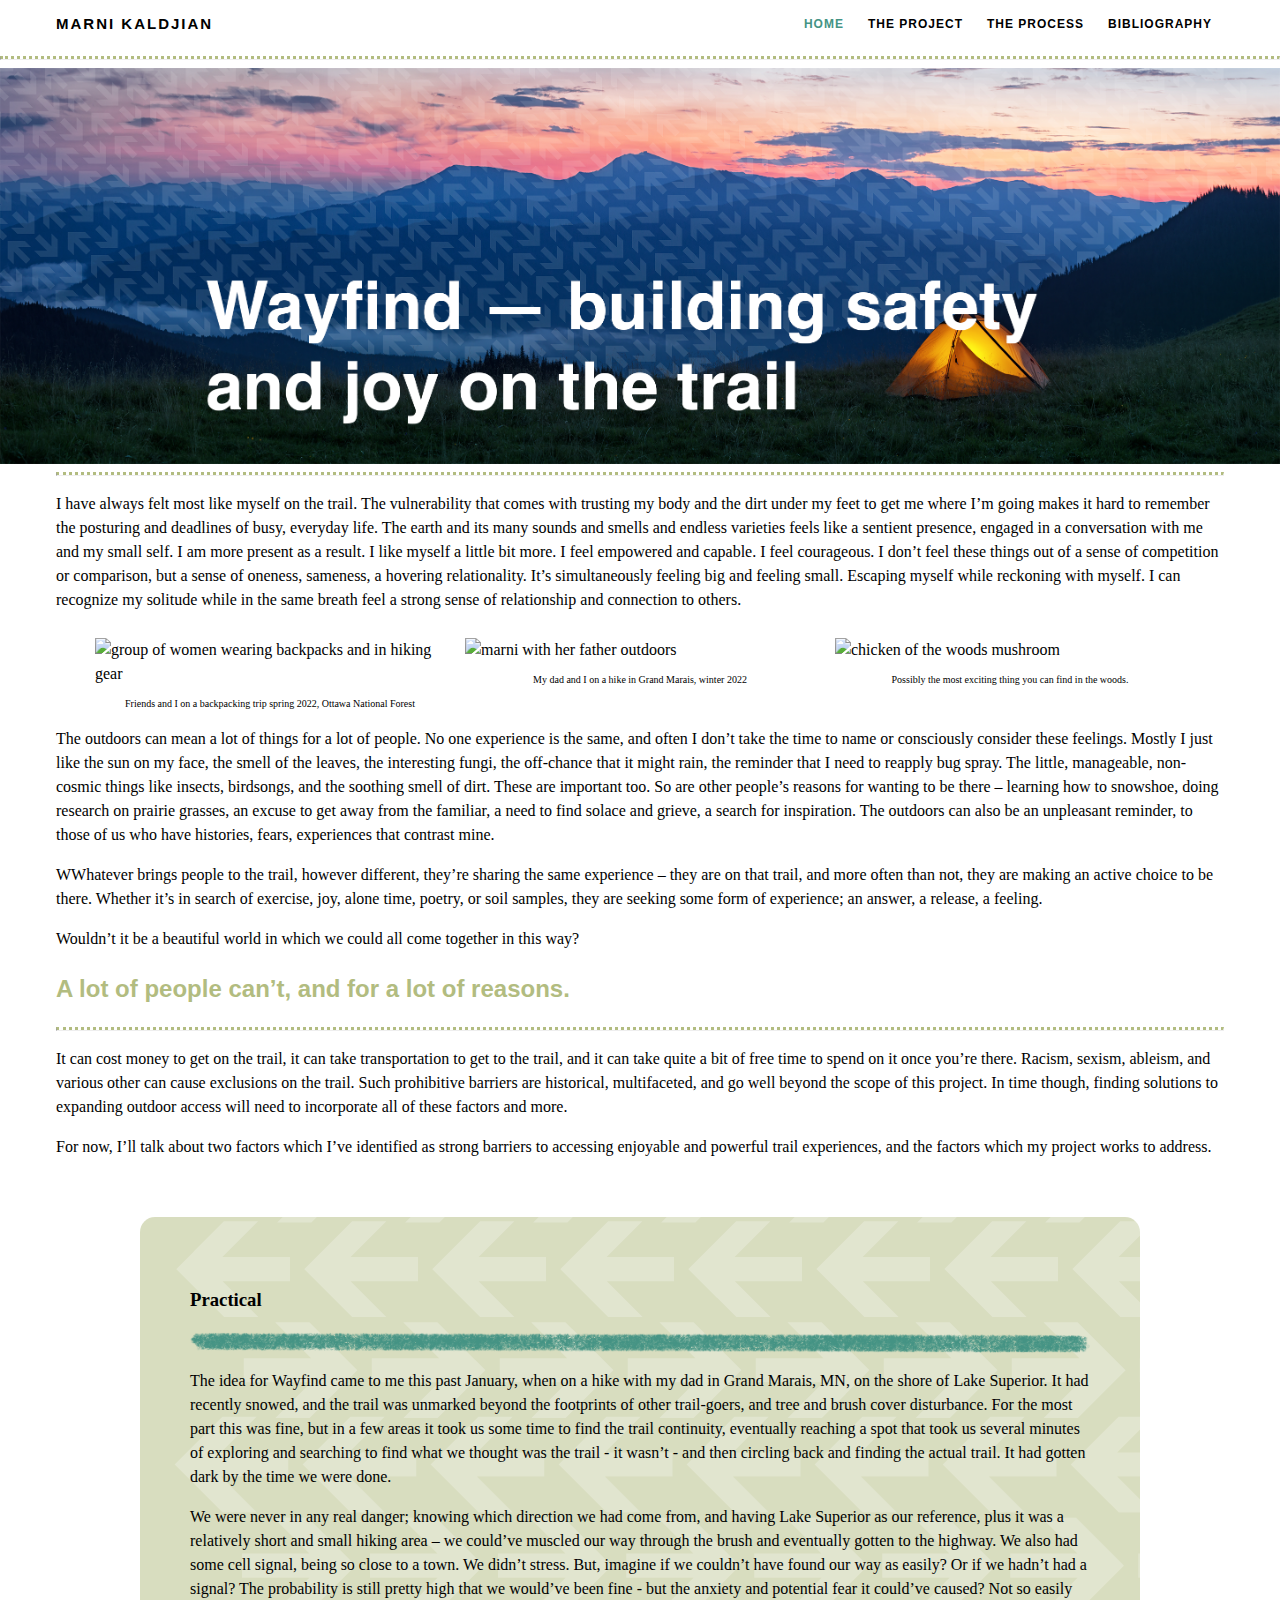
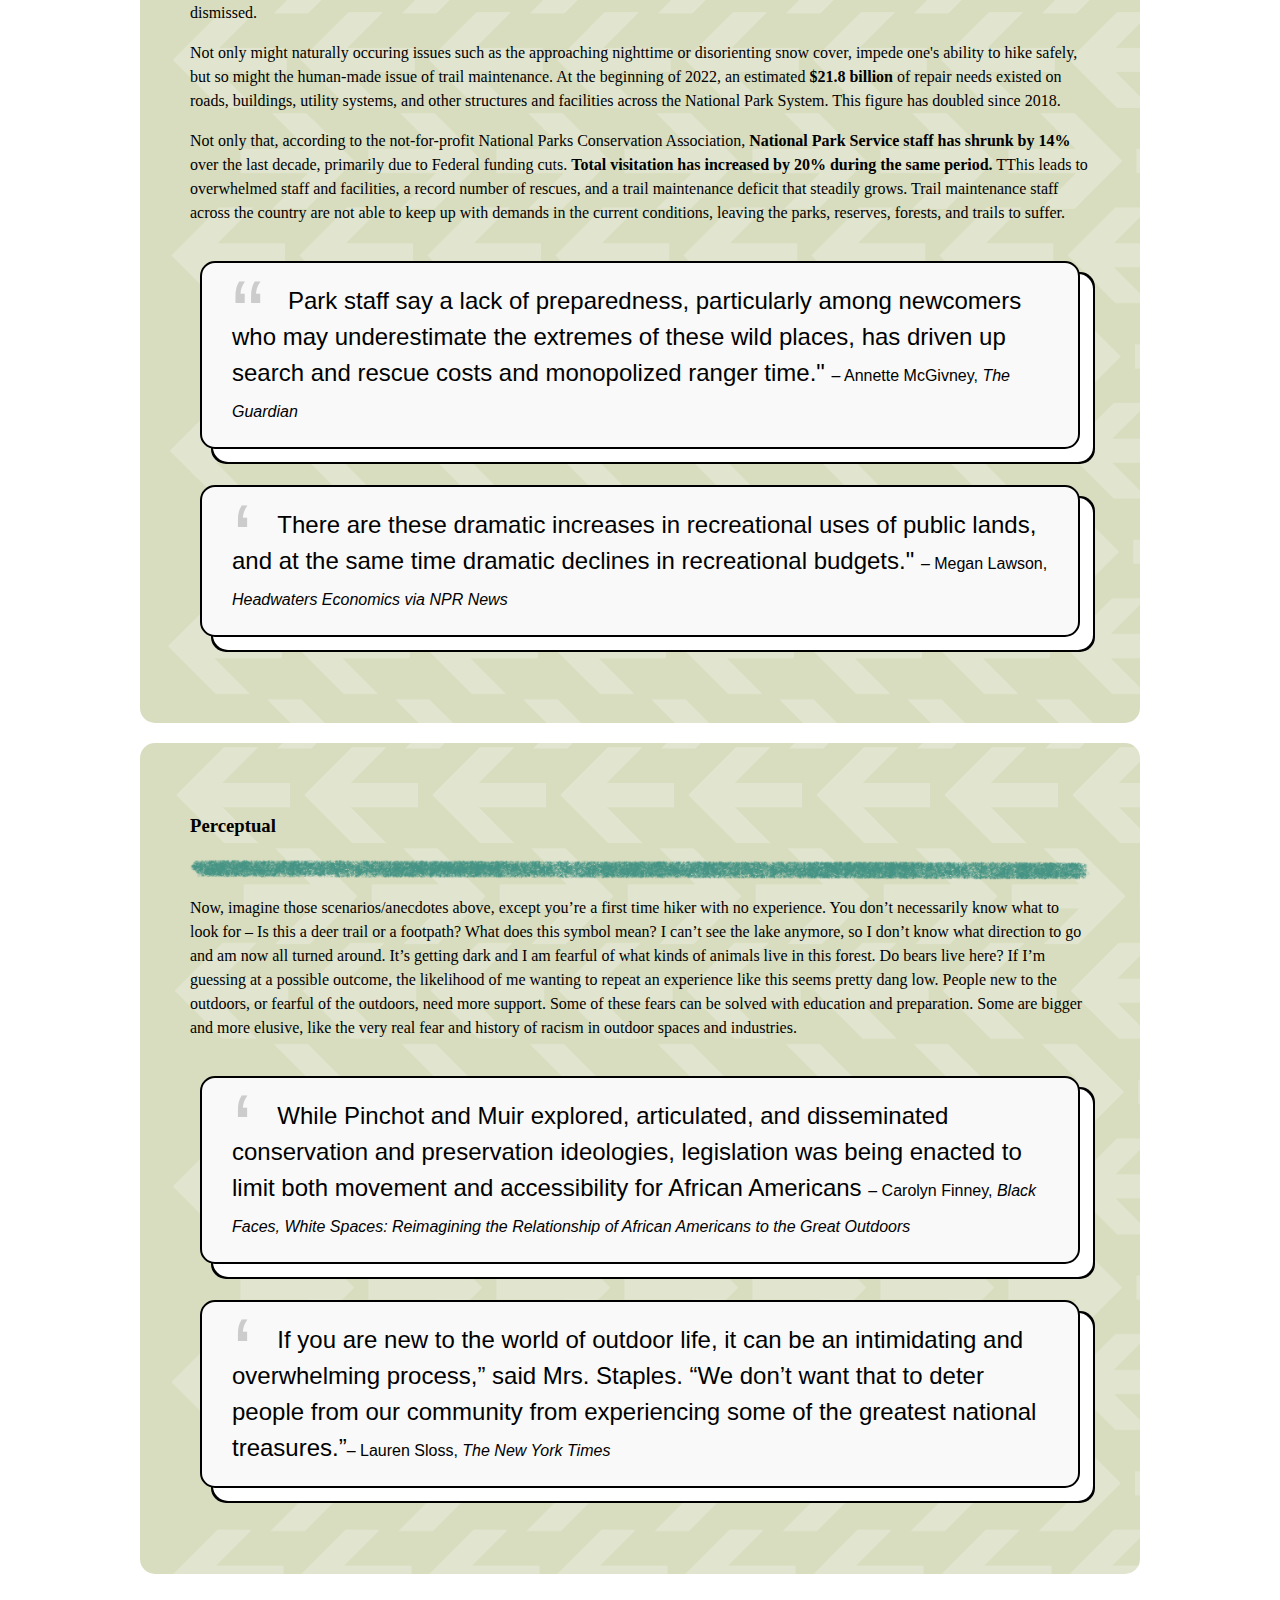
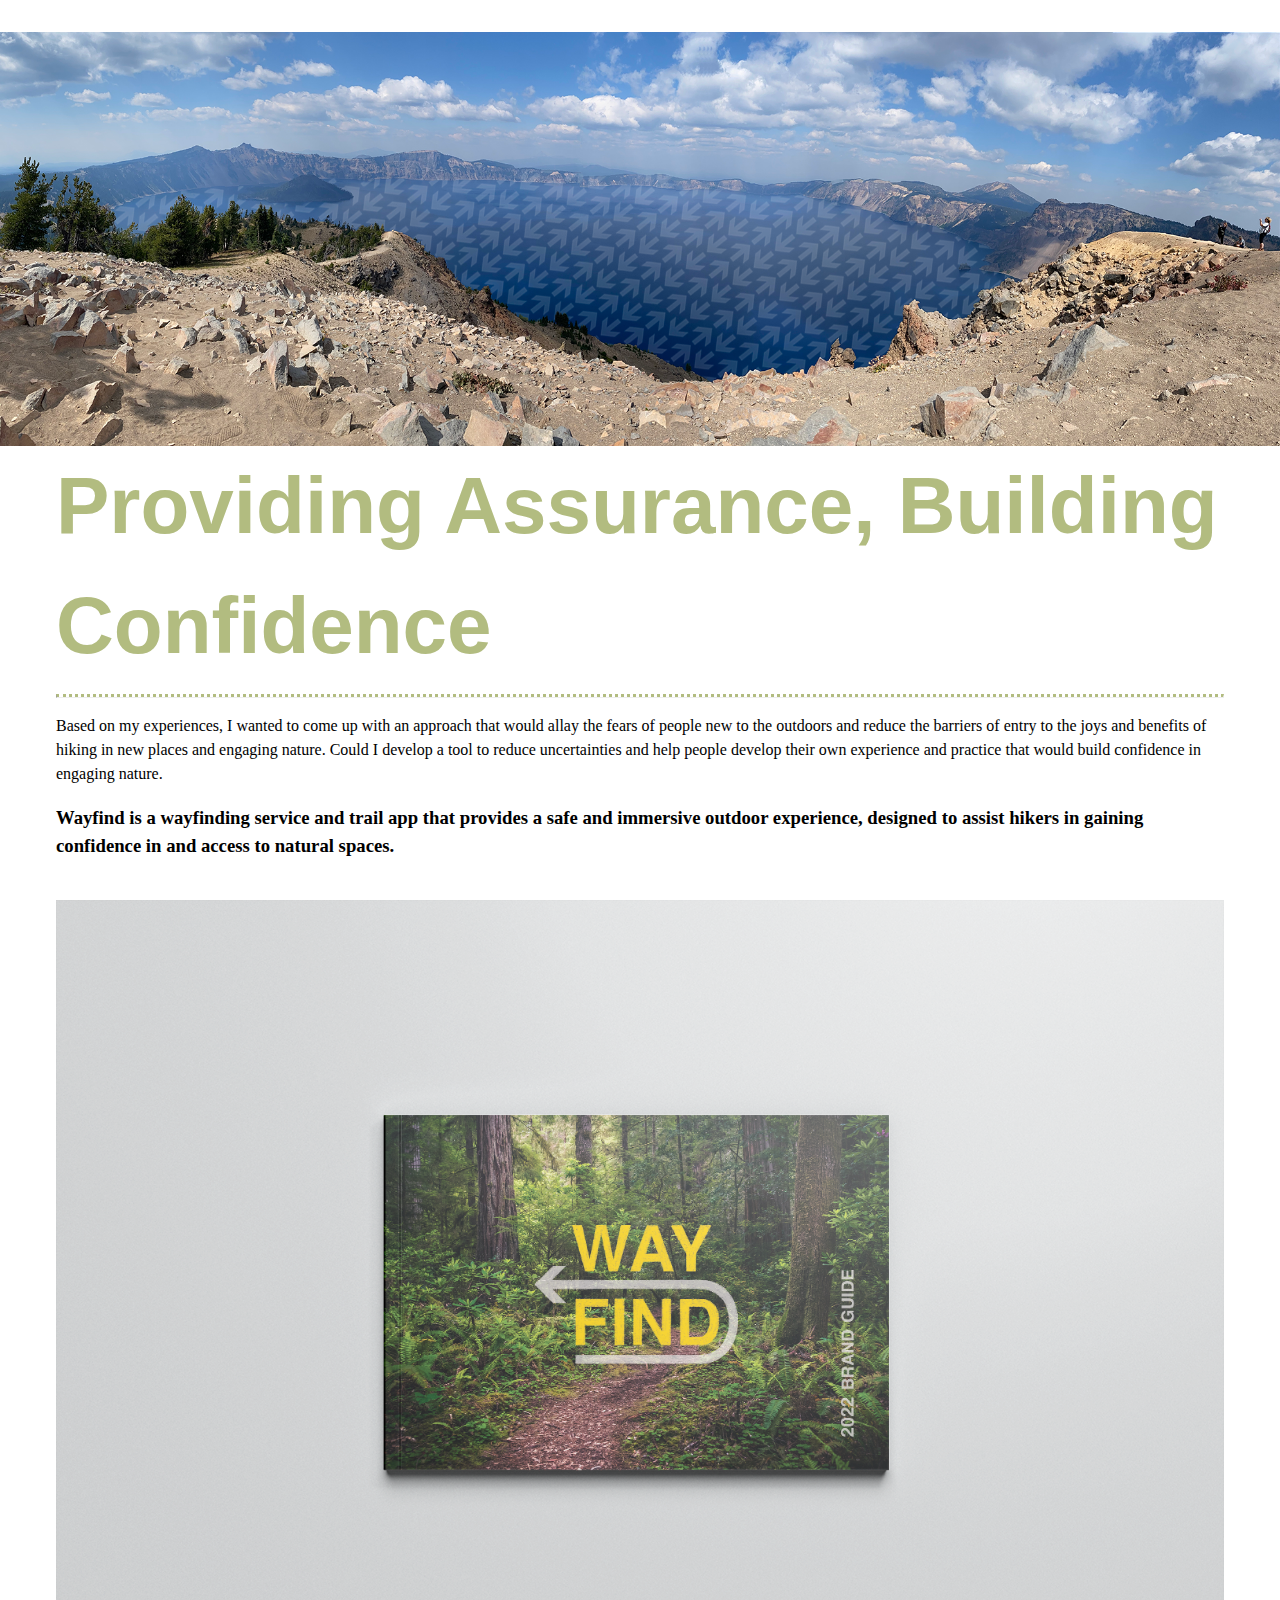
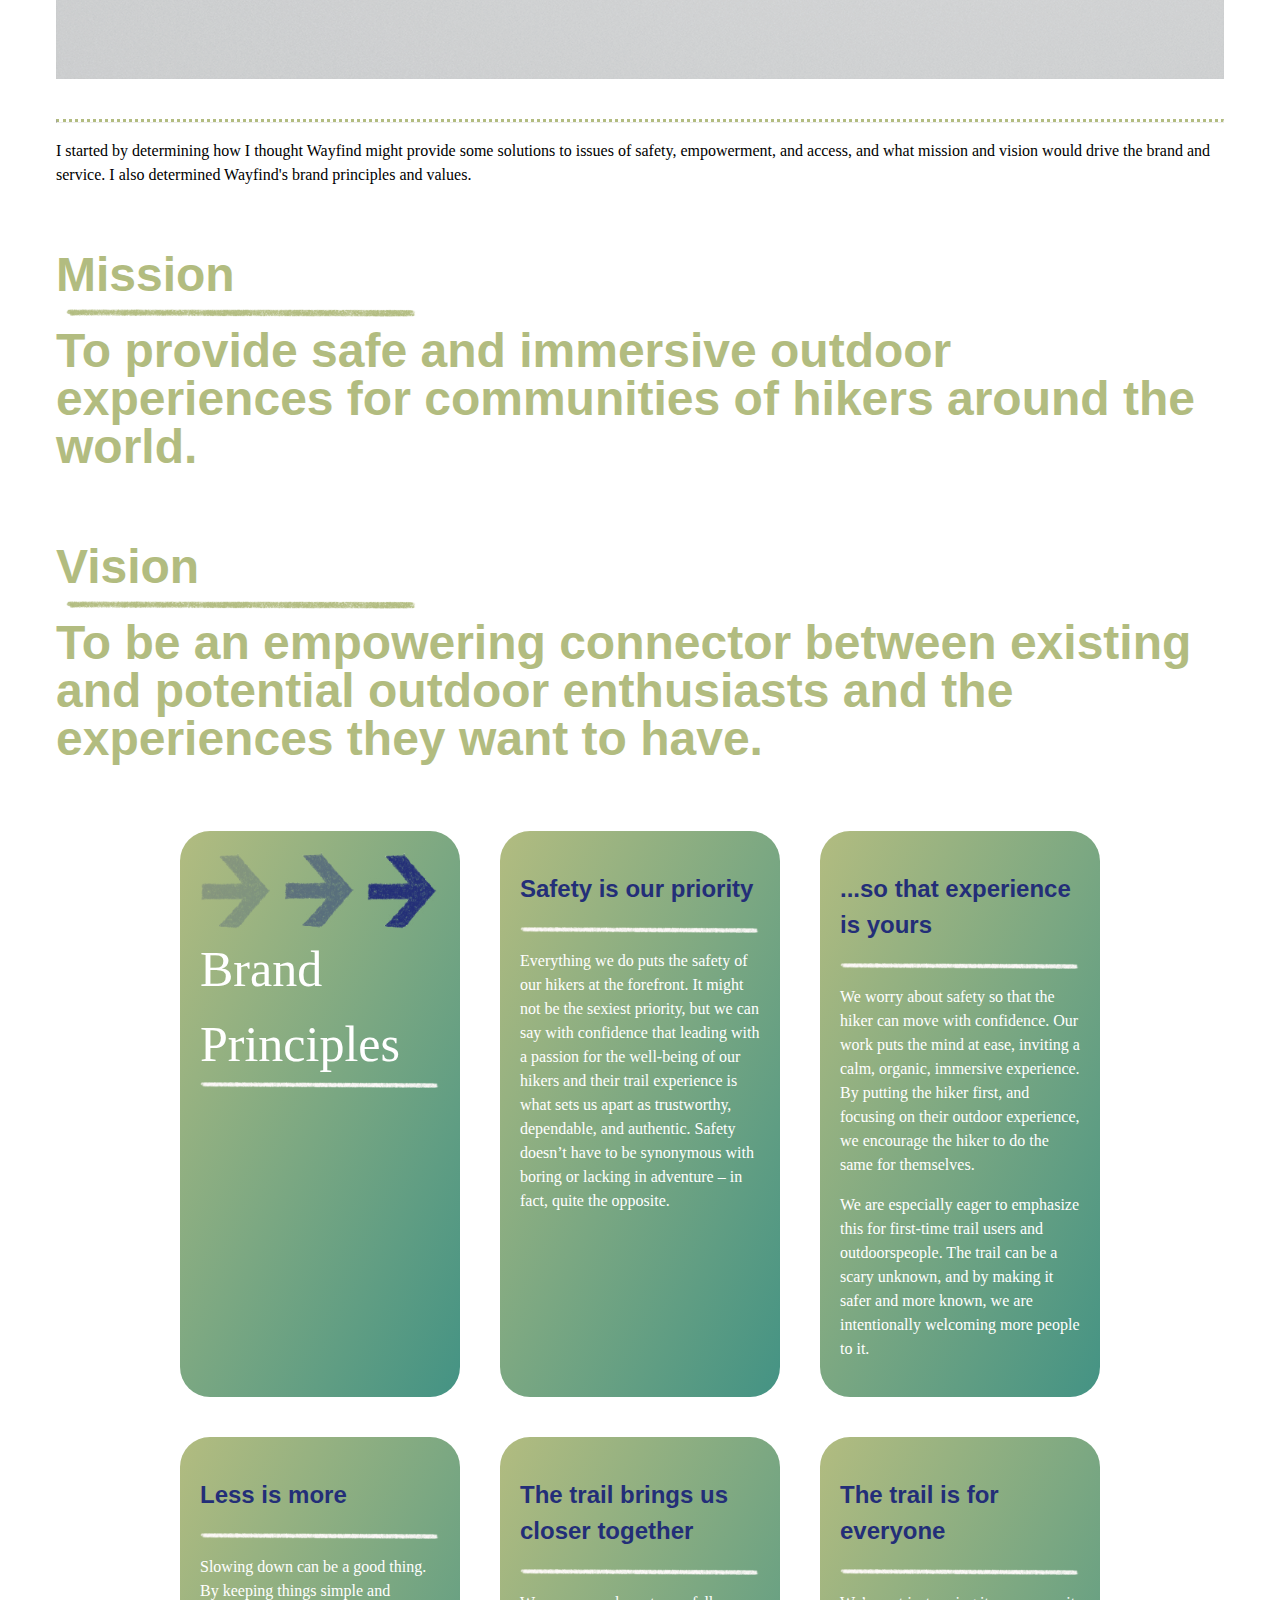
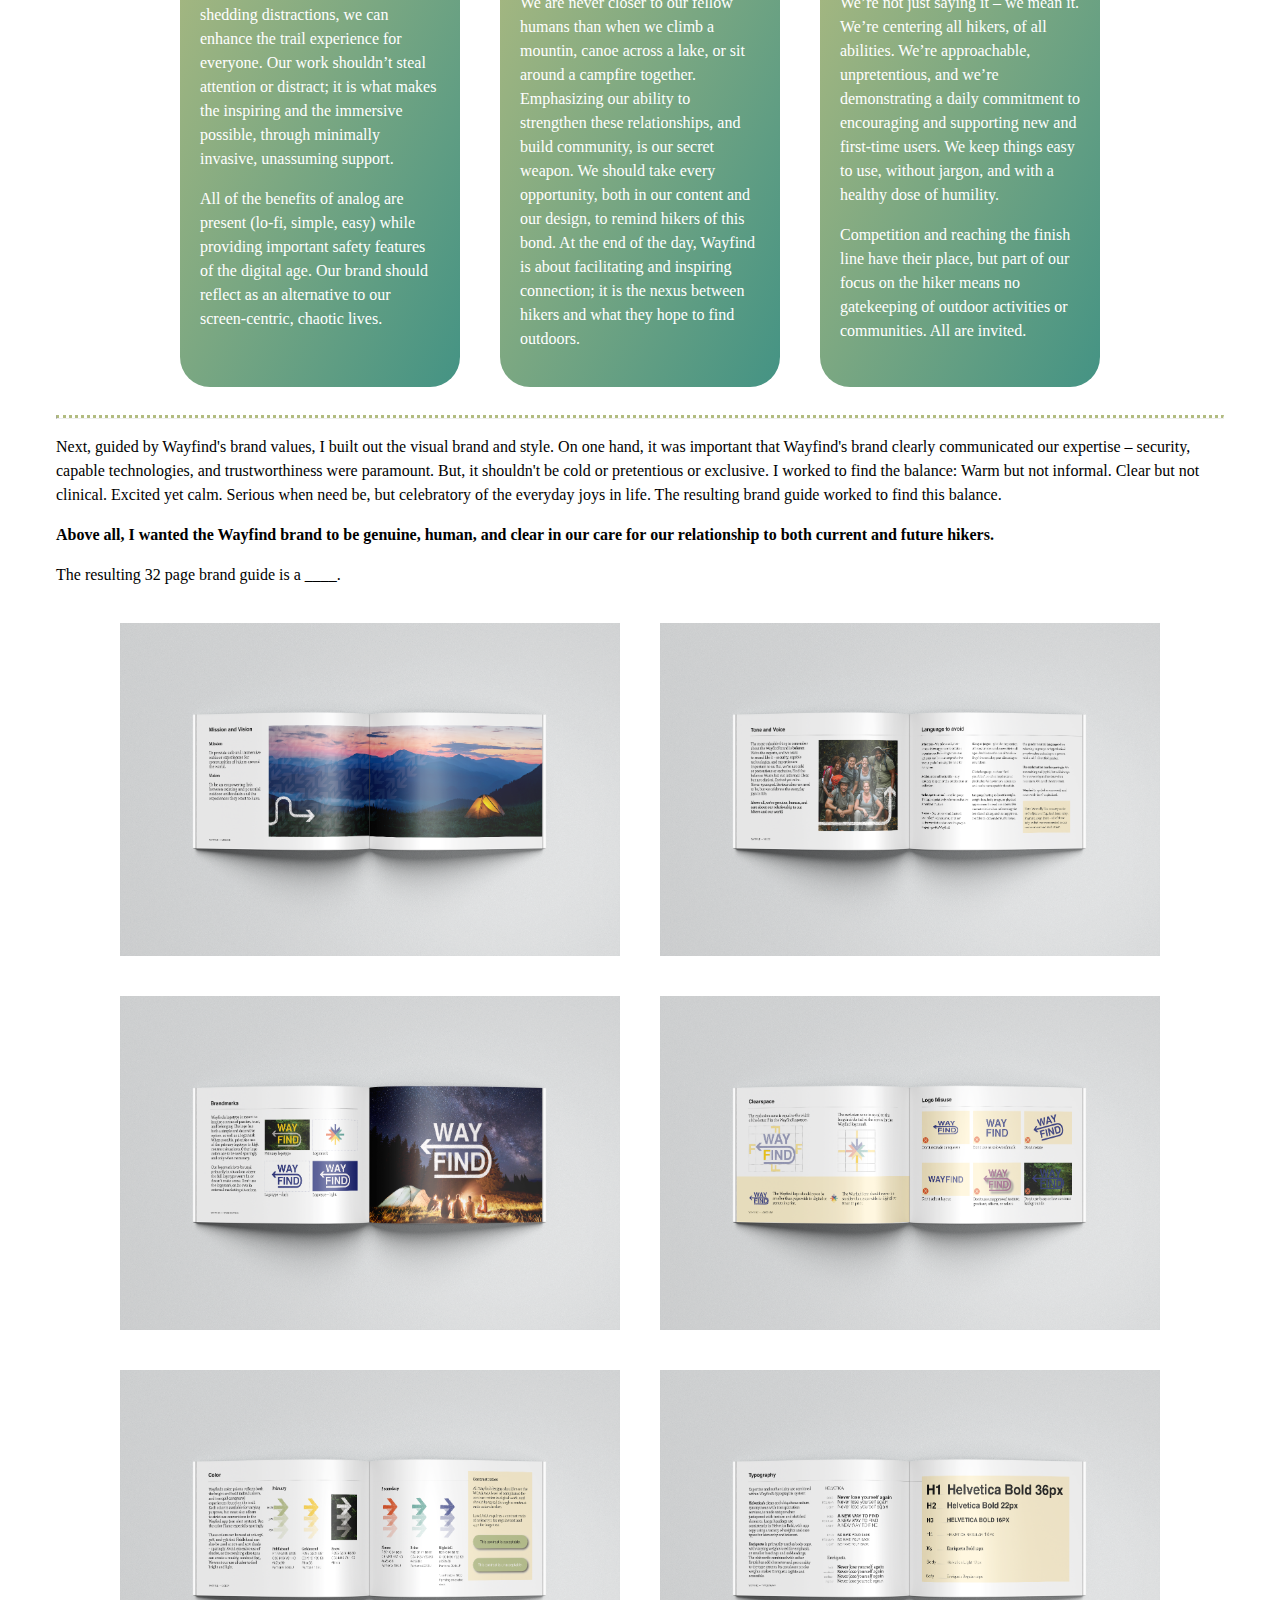
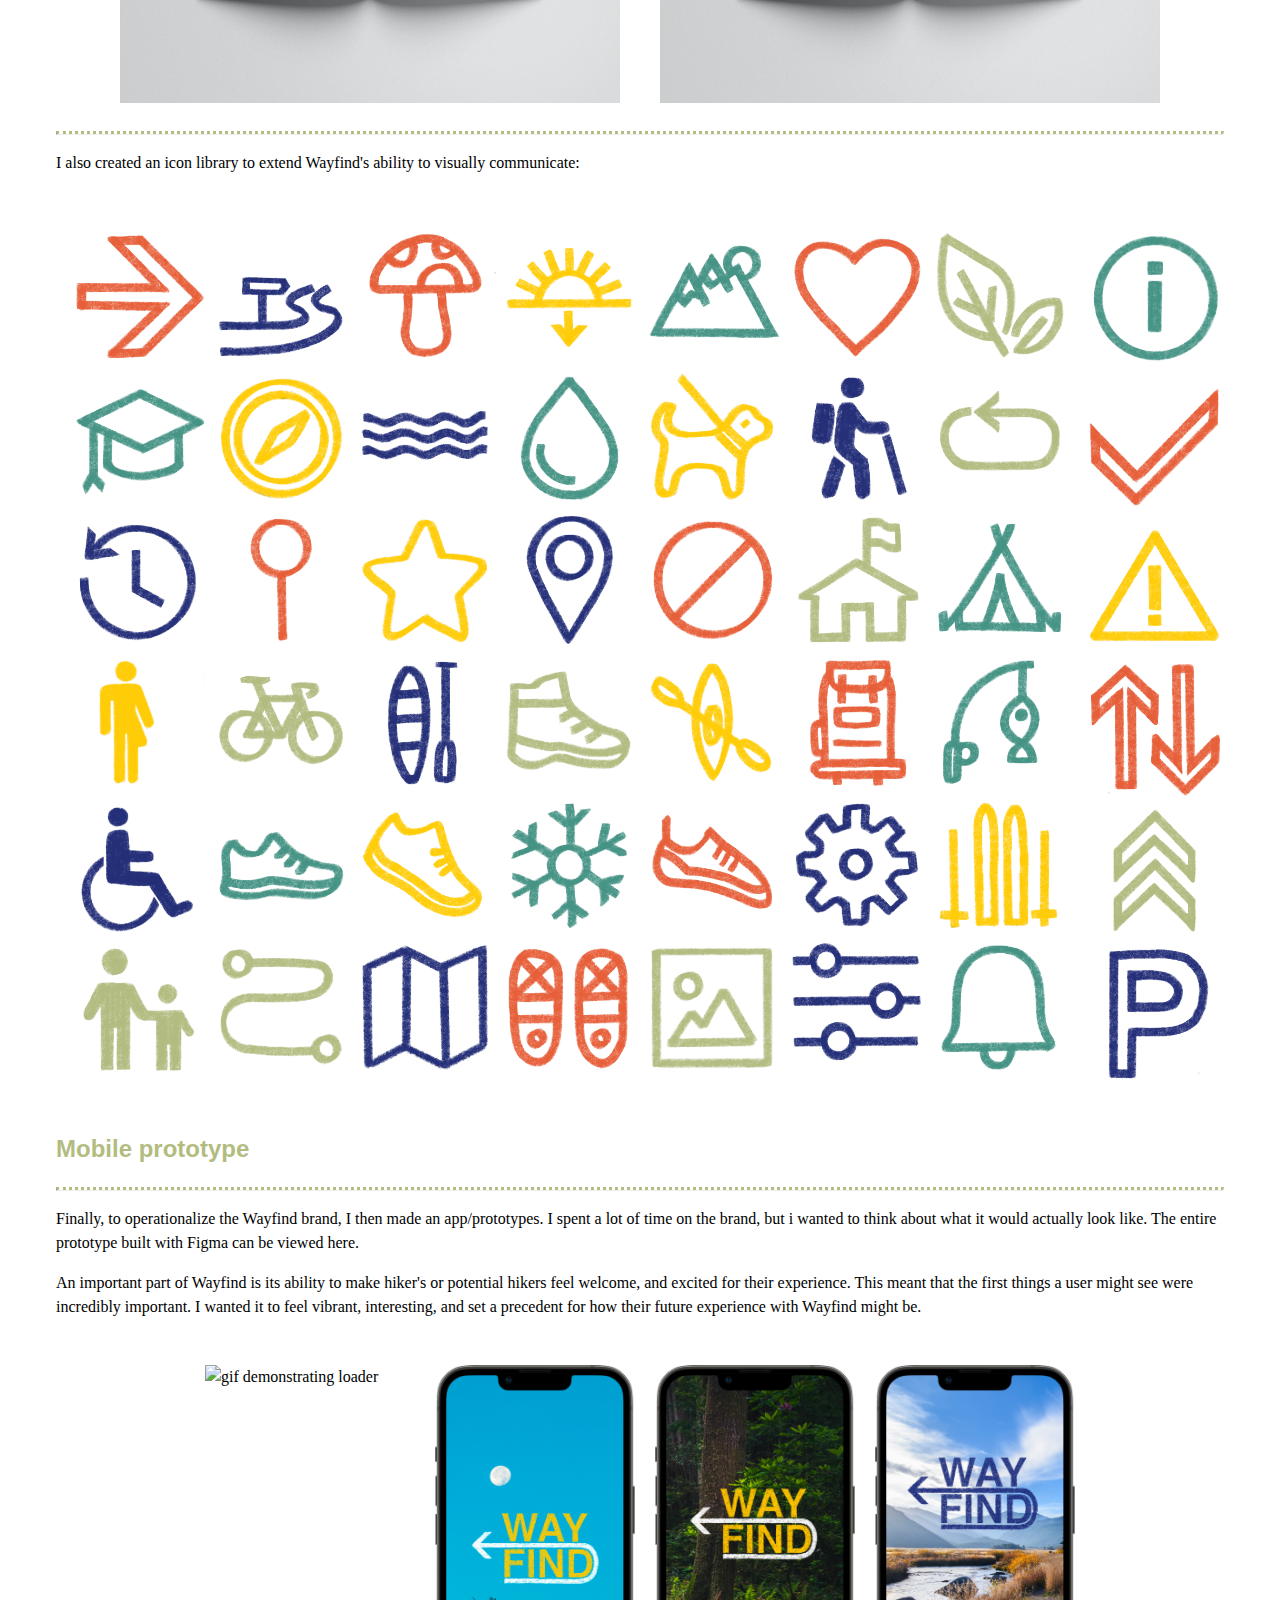
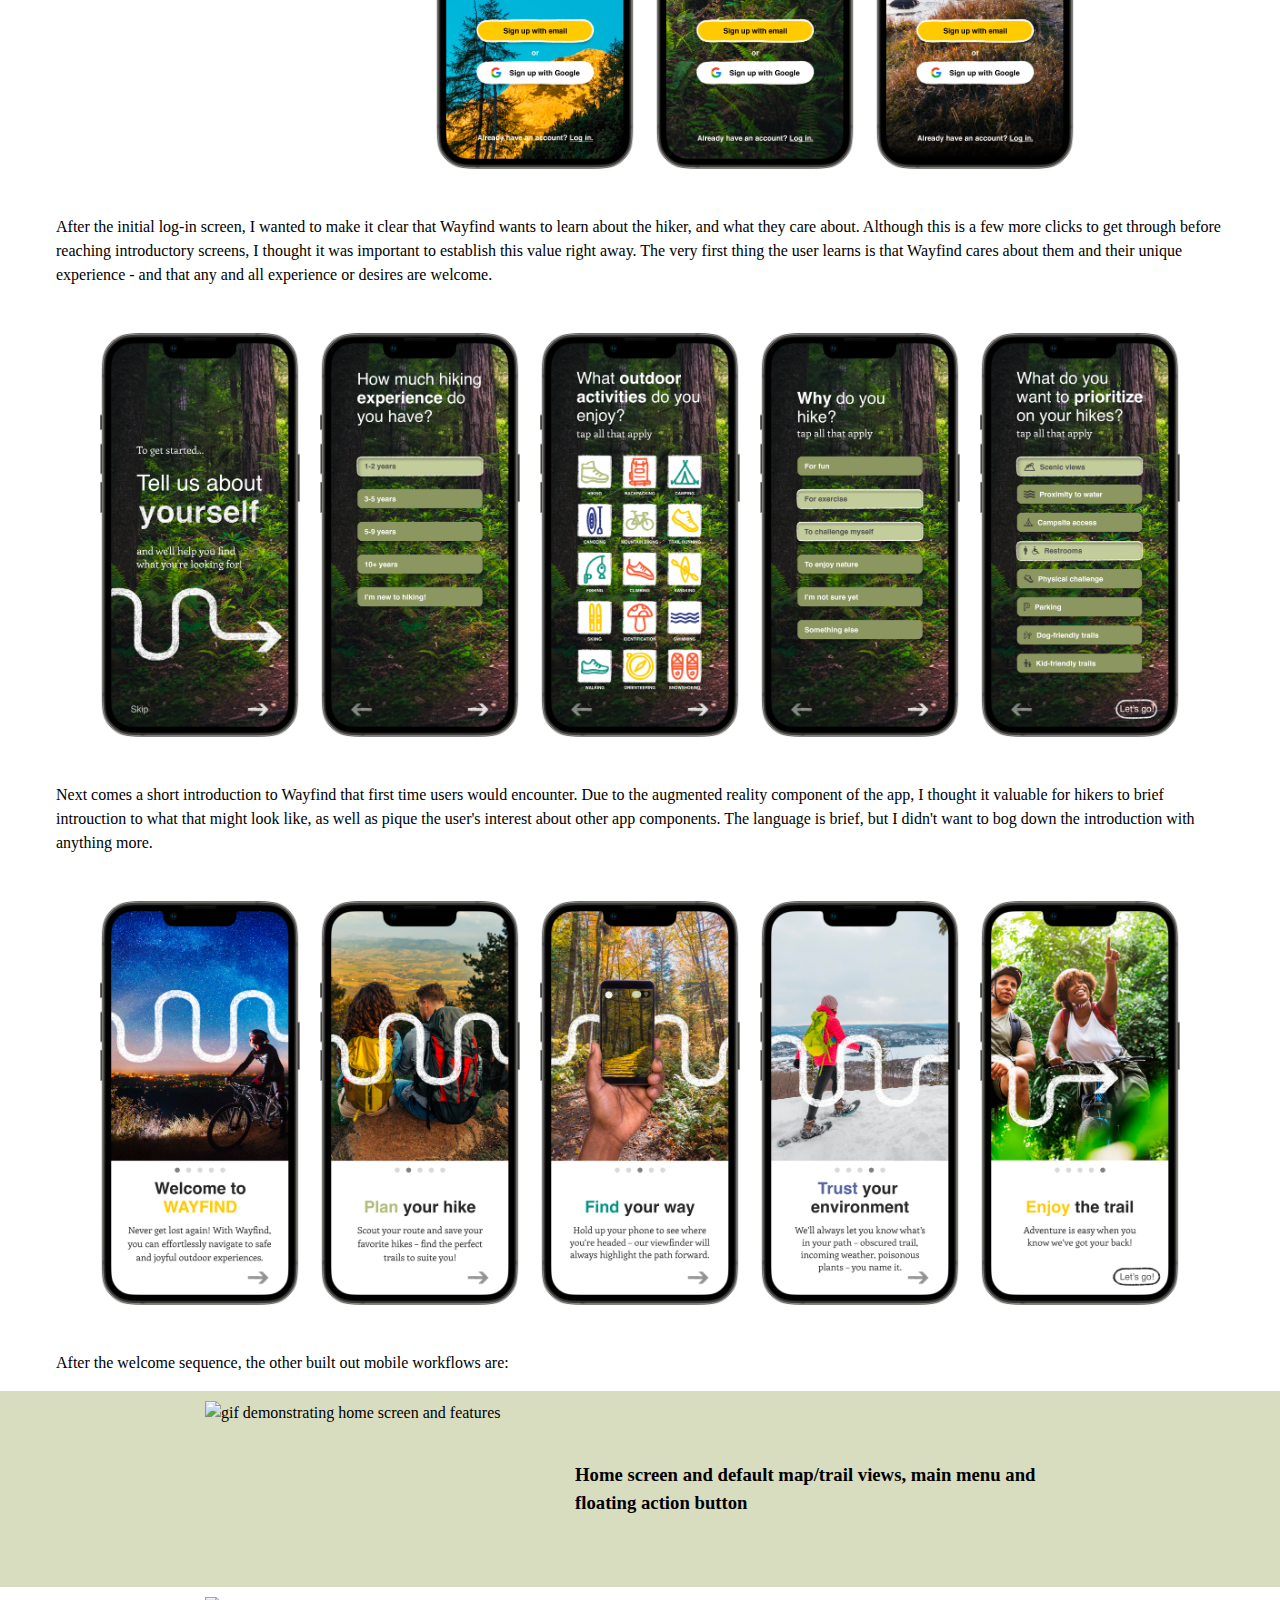
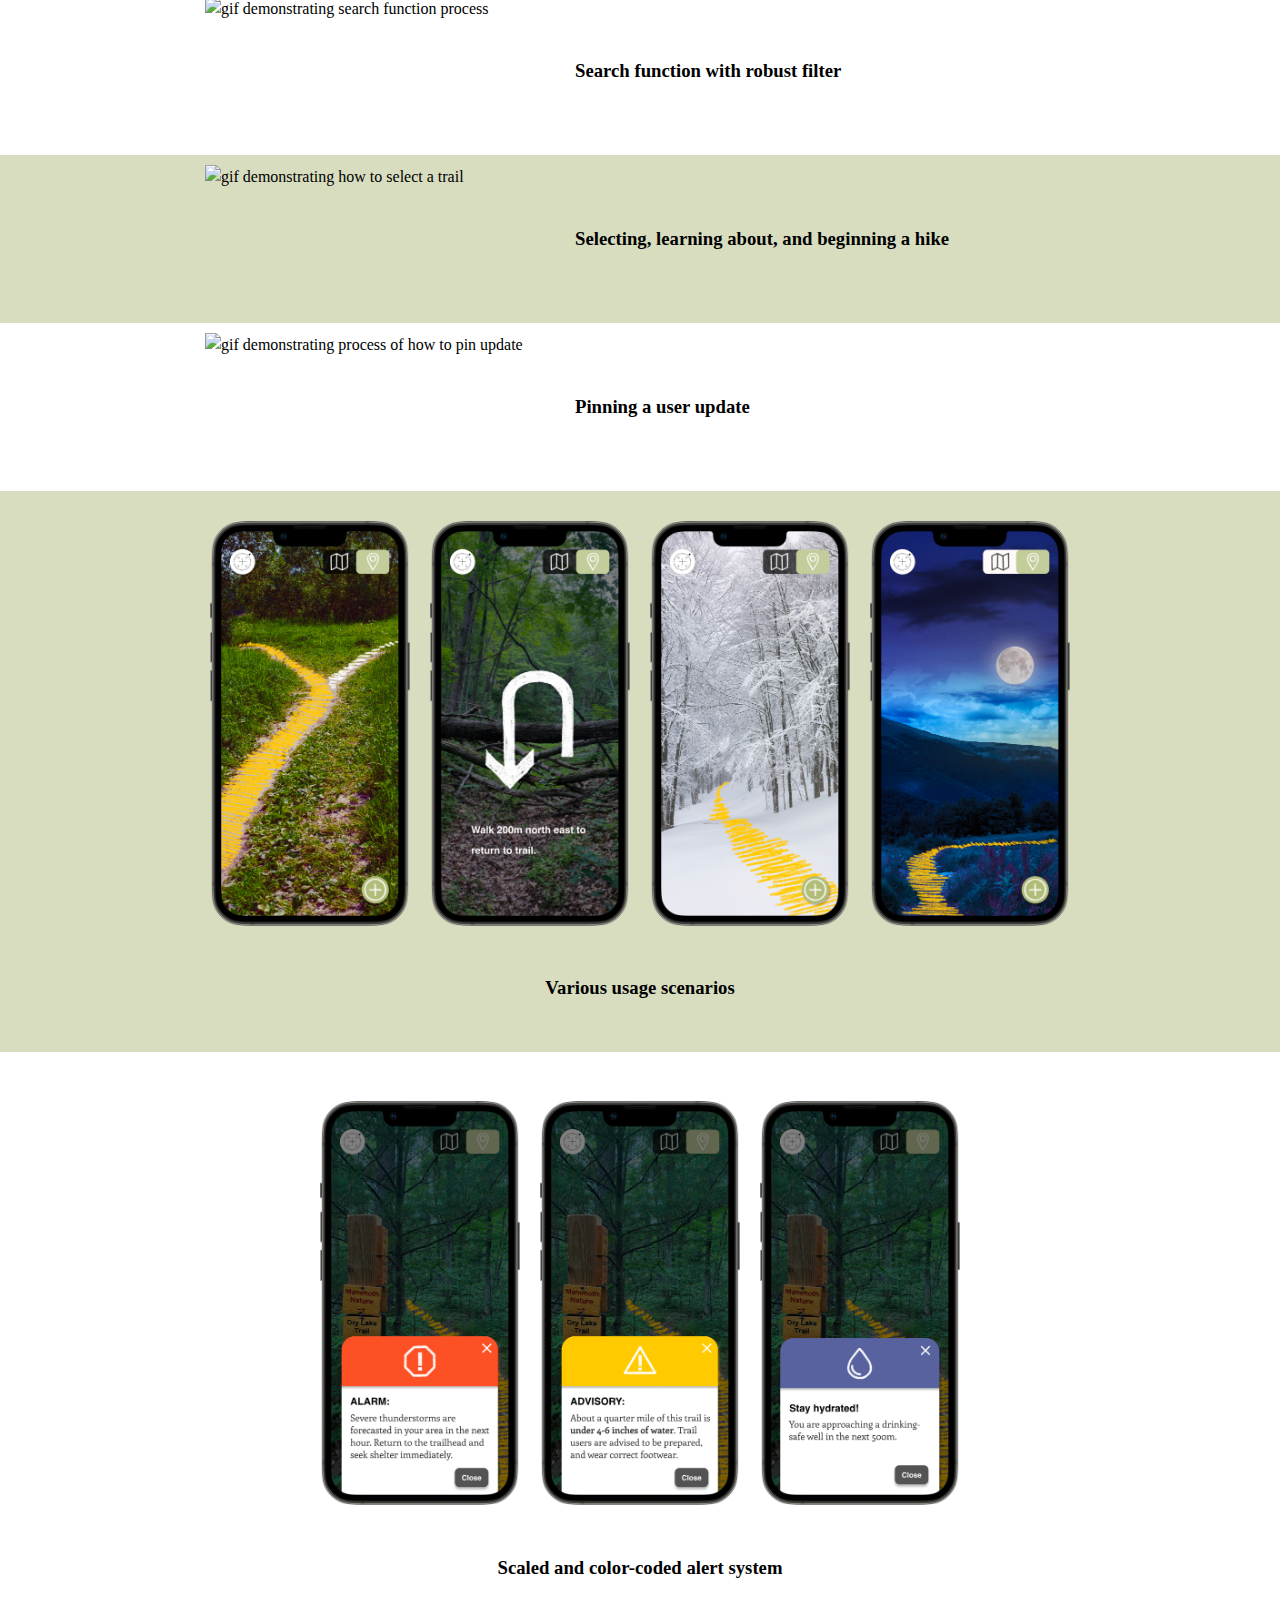
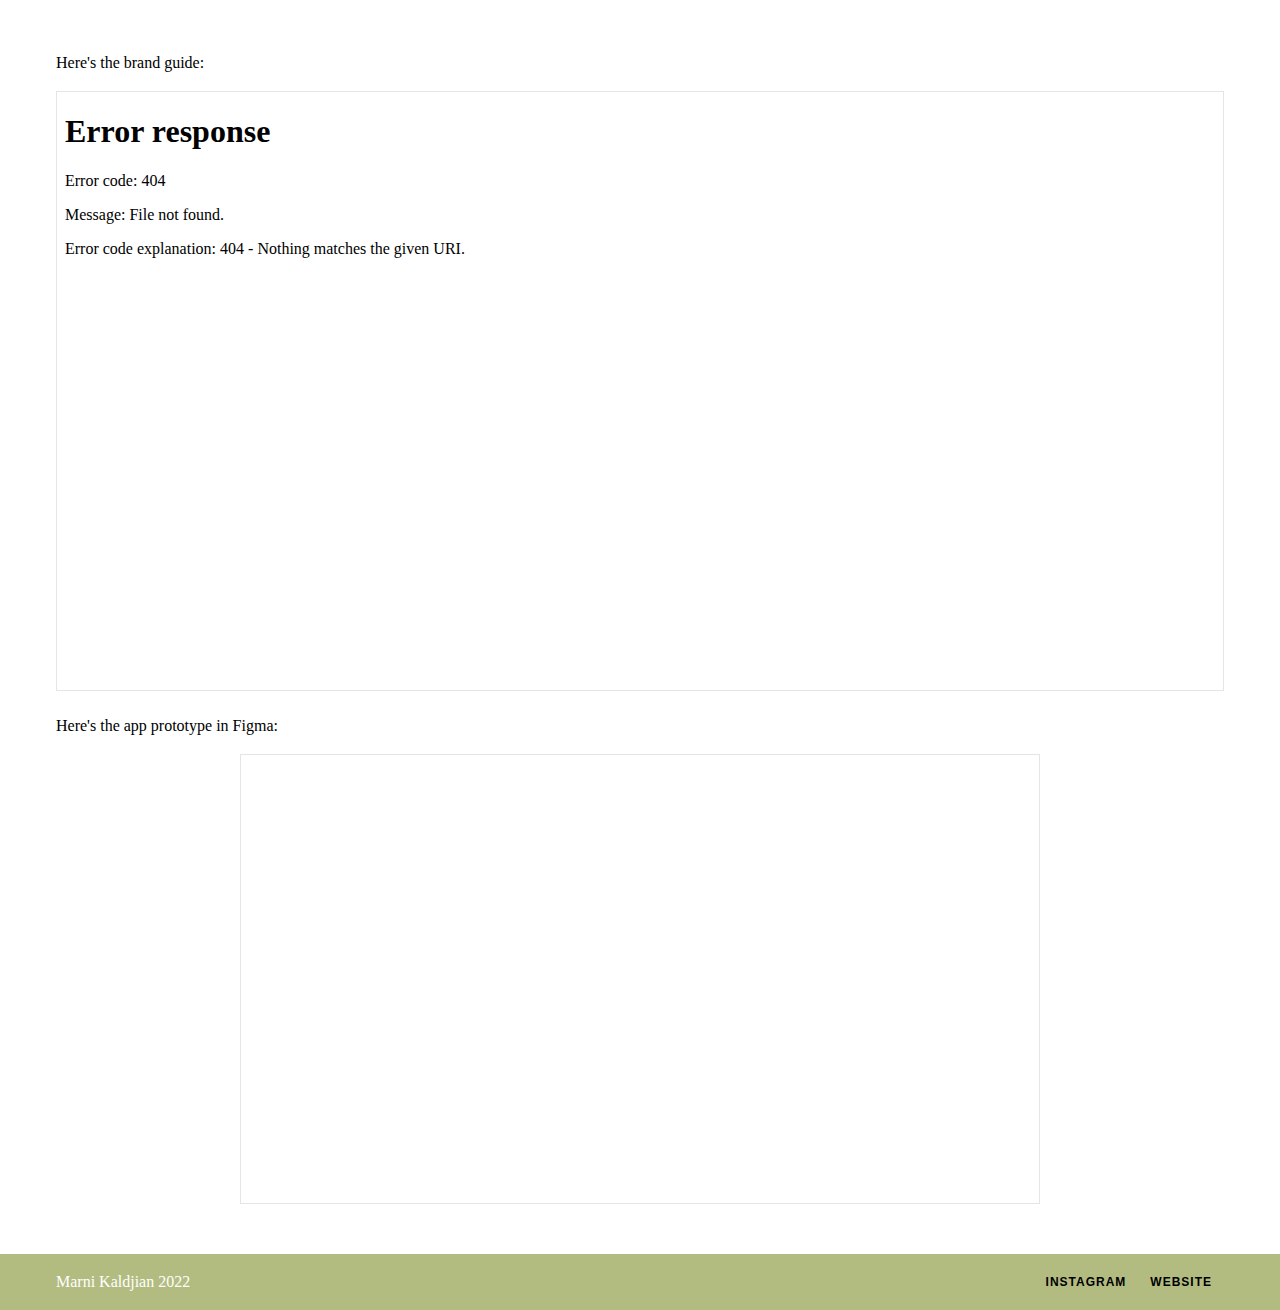
==== commit eee7ac9f: "more updates" ====
--- a/index.html
+++ b/index.html
@@ -26,7 +26,7 @@
   </header>
 
   <section class="header-image">
-    <img src="img/header_text.png"></img>
+    <img src="img/header_text.png" alt="hero image depicting a nighttime landscape with a lit up tent"></img>
   </section>
 
   <section class="container">
@@ -40,17 +40,17 @@
 
       <section class="prototypes">
         <div>
-        <img class="resize" src="img/bach-hike.png" alt="gif demonstrating default map and trail views">
+        <img class="resize" src="img/bach-hike.png" alt="group of women wearing backpacks and in hiking gear">
         <figcaption>Friends and I on a backpacking trip spring 2022, Ottawa National Forest</figcaption>
         </div>
 
         <div>    
-        <img class="resize" src="img/pk-hike.png" alt="gif demonstrating process of how to pin update">
+        <img class="resize" src="img/pk-hike.png" alt="marni with her father outdoors">
         <figcaption>My dad and I on a hike in Grand Marais, winter 2022</figcaption>
         </div>
 
         <div>
-          <img class="resize" src="img/chicken-woods.png" alt="gif of wayfind loader">
+          <img class="resize" src="img/chicken-woods.png" alt="chicken of the woods mushroom">
           <figcaption>Possibly the most exciting thing you can find in the woods.</figcaption>
           </div>
       </section>
@@ -93,7 +93,7 @@
         </div>
         <div>
           <h3>Practical</h3>
-          <img src="img/teal-line.png">
+          <img src="img/teal-line.png" alt="teal line for emphasis">
           <p>The idea for Wayfind came to me this past January, when on a hike with my dad in Grand Marais, MN, on the shore of Lake Superior. It had recently snowed, and the trail was unmarked beyond the footprints of other trail-goers, and tree and brush cover disturbance. For the most part this was fine, but in a few areas it took us some time to find the trail continuity, eventually reaching a spot that took us several minutes of exploring and searching to find what we thought was the trail - it wasn’t - and then circling back and finding the actual trail. It had gotten dark by the time we were done.
           </p>
 
@@ -118,11 +118,10 @@
 
       <div class="item">
         <div>
-          <!-- <img class="item-img" src="img/arrow-pointing.png" alt=""> -->
         </div>
         <div>
           <h3>Perceptual</h3>
-          <img src="img/teal-line.png">
+          <img src="img/teal-line.png" alt="teal line for emphasis">
           <p>Now, imagine those scenarios/anecdotes above, except you’re a first time hiker with no experience. You
             don’t necessarily know what to look for – Is this a deer trail or a footpath? What does this symbol mean? I
             can’t see the lake anymore, so I don’t know what direction to go and am now all turned around. It’s getting
@@ -145,7 +144,7 @@
   </section>
 
   <section class="header-image">
-    <img src="img/crater-lake-arrows.png"></img>
+    <img src="img/crater-lake-arrows.png" alt="landscape panoramic photo of crater lake national park"></img>
   </section>
 
   <section>
@@ -198,20 +197,20 @@
 
   <div class="container prototypes">
     <div class="card">
-      <img src="img/blue-arrows.png" alt="yellow arrow">
+      <img src="img/blue-arrows.png" alt="blue arrow">
       <h5>Brand Principles</h5>
       <img src="img/white-line.png">
     </div>
 
     <div class="card">
       <h2>Safety is our priority</h2>
-      <img src="img/white-line.png">
+      <img src="img/white-line.png" class="white line">
       <p>Everything we do puts the safety of our hikers at the forefront. It might not be the sexiest priority, but we can say with confidence that leading with a passion for the well-being of our hikers and their trail experience is what sets us apart as trustworthy, dependable, and authentic. Safety doesn’t have to be synonymous with boring or lacking in adventure – in fact, quite the opposite.</p>
     </div>
 
     <div class="card">
       <h2>...so that experience is yours</h2>
-      <img src="img/white-line.png">
+      <img src="img/white-line.png" class="white line">
       <p>We worry about safety so that the hiker can move with confidence. Our work puts the mind at ease, inviting a calm, organic, immersive experience. By putting the hiker first, and focusing on their outdoor experience, we encourage the hiker to do the same for themselves.</p>
 
       <p>We are especially eager to emphasize this for first-time trail users and outdoorspeople. The trail can be a scary unknown, and by making it safer and more known, we are intentionally welcoming more people to it.
@@ -219,7 +218,7 @@
     </div>
     <div class="card">
       <h2>Less is more</h2>
-      <img src="img/white-line.png">
+      <img src="img/white-line.png" class="white line">
       <p>Slowing down can be a good thing. By keeping things simple and shedding distractions, we can enhance the trail experience for everyone. Our work shouldn’t steal attention or distract; it is what makes the inspiring and the immersive possible, through minimally invasive, unassuming support.</p>
 
       <p>All of the benefits of analog are present (lo-fi, simple, easy) while providing important safety features of the digital age. Our brand should reflect as an alternative to our screen-centric, chaotic lives.</p>
@@ -227,13 +226,13 @@
 
     <div class="card">
       <h2>The trail brings us closer together</h2>
-      <img src="img/white-line.png">
+      <img src="img/white-line.png" class="white line">
       <p>We are never closer to our fellow humans than when we climb a mountin, canoe across a lake, or sit around a campfire together. Emphasizing our ability to strengthen these relationships, and build community, is our secret weapon. We should take every opportunity, both in our content and our design, to remind hikers of this bond. At the end of the day, Wayfind is about facilitating and inspiring connection; it is the nexus between hikers and what they hope to find outdoors.</p>
     </div>
 
     <div class="card">
       <h2>The trail is for everyone</h2>
-      <img src="img/white-line.png">
+      <img src="img/white-line.png" class="white line">
       <div class="one-line">
       </div>
       <p>We’re not just saying it – we mean it. We’re centering all hikers, of all abilities. We’re approachable, unpretentious, and we’re demonstrating a daily commitment to encouraging and supporting new and first-time users. We keep things easy to use, without jargon, and with a healthy dose of humility.</p>
@@ -251,7 +250,7 @@
 
         <p><b>Above all, I wanted the Wayfind brand to be genuine, human, and clear in our care for our relationship to both current and future hikers.</b></p>
 
-        <p>The resulting 32 page brand guide is a ____. The brand guide in its entirety can be downloaded <a class="reg-links" href="brand-guide_final.pdf">here</a>.</p>
+        <p>The resulting 32 page brand guide is a ____.</p>
         </p>
       </div>
     </article>
@@ -260,16 +259,16 @@
 
 
   <section class="container prototypes">
-    <img class="resize-med" src="img/mockups/mockup-mission.png" alt="mockup of brand book cover">
-    <img class="resize-med" src="img/mockups/mockup-voice.png" alt="mockup of brand book cover">
-    <caption></caption>
-    <img class="resize-med" src="img/mockups/mockup-logo.png" alt="mockup of brand book cover">
-    <caption></caption>
-    <img class="resize-med" src="img/mockups/mockup-logo-use.png" alt="mockup of brand book cover">
-    <caption></caption>
-    <img class="resize-med" src="img/mockups/mockup-colors.png" alt="mockup of brand book cover">
-    <caption></caption>
-    <img class="resize-med" src="img/mockups/mockup-type.png" alt="mockup of brand book cover">
+    <img class="resize-med" src="img/mockups/mockup-mission.png" alt="mockup of mission pages">
+    <img class="resize-med" src="img/mockups/mockup-voice.png" alt="mockup of voice and tone pages">
+    <caption></caption>
+    <img class="resize-med" src="img/mockups/mockup-logo.png" alt="mockup of logo pages">
+    <caption></caption>
+    <img class="resize-med" src="img/mockups/mockup-logo-use.png" alt="mockup of logo use pages">
+    <caption></caption>
+    <img class="resize-med" src="img/mockups/mockup-colors.png" alt="mockup of color pages">
+    <caption></caption>
+    <img class="resize-med" src="img/mockups/mockup-type.png" alt="mockup of typeface pages">
     <caption></caption>
   </section>
 
@@ -280,7 +279,7 @@
           <hr>
           <p>I also created an icon library to extend Wayfind's ability to visually communicate:
           </p>
-          <img class="resize-large" src="img/full icon set_color.png" alt="mockup of brand book cover">
+          <img class="resize-large" src="img/full icon set_color.png" alt="set of 48 icons representing a variety of outdoor activities or amenities, plus some basic ui and systems icons, multicolored">
         </div>
       </article>
     </div>
@@ -297,9 +296,10 @@
           <p>An important part of Wayfind is its ability to make hiker's or potential hikers feel welcome, and excited for their experience. This meant that the first things a user might see were incredibly important. I wanted it to feel vibrant, interesting, and set a precedent for how their future experience with Wayfind might be.</p>
 
             <section class="prototypes container">
-              <img class="resize-small" src="img/prototypes/login-1.png" alt="gif demonstrating default map and trail views">
-              <img class="resize-small" src="img/prototypes/login-2.png" alt="gif demonstrating process of how to pin update">
-              <img class="resize-small" src="img/prototypes/login-3.png" alt="gif of wayfind loader">
+              <img class="resize-small" style="width: 210px" src="https://lh3.googleusercontent.com/t82n4kyPHQlL-YdNisc-_uYxvpMAoWWPQvpJi-vsQrTeCUOE9mxSNaOk20FCoPPk-XFYo-_BLxfGFEGWKf5vHlg3PbRdNGSXXqBJqCMaskDx77gYkdi_jOLxjJxbVB0q6_2GsfQjOQ=w2400" alt="gif demonstrating loader">
+              <img class="resize-small" src="img/prototypes/login-1.png" alt="login screen">
+              <img class="resize-small" src="img/prototypes/login-2.png" alt="second login screen example">
+              <img class="resize-small" src="img/prototypes/login-3.png" alt="third login screen example">
             </section>
 
           <p>After the initial log-in screen, I wanted to make it clear that Wayfind wants to learn about the hiker, and what they care about. Although this is a few more clicks to get through before reaching introductory screens, I thought it was important to establish this value right away. The very first thing the user learns is that Wayfind cares about them and their unique experience - and that any and all experience or desires are welcome.
@@ -308,11 +308,11 @@
       </article>
 
       <section class="prototypes container">
-        <img class="resize-small" src="img/prototypes/questions_1.png" alt="gif demonstrating default map and trail views">
-        <img class="resize-small" src="img/prototypes/questions_2.png" alt="gif demonstrating process of how to pin update">
-        <img class="resize-small" src="img/prototypes/questions_3.png" alt="gif of wayfind loader">
-        <img class="resize-small" src="img/prototypes/questions_4.png" alt="gif of wayfind loader">
-        <img class="resize-small" src="img/prototypes/questions_5.png" alt="gif of wayfind loader">
+        <img class="resize-small" src="img/prototypes/questions_1.png" alt="screen saying: tell us about yourself">
+        <img class="resize-small" src="img/prototypes/questions_2.png" alt="screen asking: how much hiking experience do you have, with options">
+        <img class="resize-small" src="img/prototypes/questions_3.png" alt="screen asking: what outdoor activities do you enjoy, with options">
+        <img class="resize-small" src="img/prototypes/questions_4.png" alt="screen asking: why do you hike, with options">
+        <img class="resize-small" src="img/prototypes/questions_5.png" alt="screen asking: what do you want to prioritize on your hikes, with options">
       </section>
 
 
@@ -320,11 +320,11 @@
       </p>
 
     <section class="prototypes container">
-      <img class="resize-small" src="img/prototypes/welcome1.png" alt="gif demonstrating default map and trail views">
-      <img class="resize-small" src="img/prototypes/welcome2.png" alt="gif demonstrating process of how to pin update">
-      <img class="resize-small" src="img/prototypes/welcome3.png" alt="gif of wayfind loader">
-      <img class="resize-small" src="img/prototypes/welcome4.png" alt="gif of wayfind loader">
-      <img class="resize-small" src="img/prototypes/welcome5.png" alt="gif of wayfind loader">
+      <img class="resize-small" src="img/prototypes/welcome1.png" alt="intro screen 1">
+      <img class="resize-small" src="img/prototypes/welcome2.png" alt="intro screen 2">
+      <img class="resize-small" src="img/prototypes/welcome3.png" alt="intro screen 3">
+      <img class="resize-small" src="img/prototypes/welcome4.png" alt="intro screen 4">
+      <img class="resize-small" src="img/prototypes/welcome5.png" alt="intro screen 5">
     </section>
 
     <p>After the welcome sequence, the other built out mobile workflows are:</p>
@@ -335,21 +335,21 @@
 <section>
     <div class="prototype-background">
     <div class="prototypes container">
-      <img class="resize" src="https://lh3.googleusercontent.com/qDyX6EEEj6Va-ti3Pv5razbJvw4v6nI7eHwGPBa-XYiXGcApboegKbQFNxzzG_82rzSemW1GyrNgTGK8r3S6ytaqsa-xKkZZsj-F_dQE9-yiEAlwBFNvKWLilrnvuPYsdN9jrK3OMg=w2400" alt="gif demonstrating process of how to pin update">
+      <img class="resize" src="https://lh3.googleusercontent.com/qDyX6EEEj6Va-ti3Pv5razbJvw4v6nI7eHwGPBa-XYiXGcApboegKbQFNxzzG_82rzSemW1GyrNgTGK8r3S6ytaqsa-xKkZZsj-F_dQE9-yiEAlwBFNvKWLilrnvuPYsdN9jrK3OMg=w2400" alt="gif demonstrating home screen and features">
       <h3 class="prototype-text">Home screen and default map/trail views, main menu and floating action button</h3>
     </div>
     </div>
 </section>
 
   <div class="prototypes container">
-    <img class="resize" src="https://lh3.googleusercontent.com/KmBHqLVel2sUuuRaqWMKhJtFYdkp8sV_vTR0hwYqzYgY_XwUrU3wOn9OMTJ-Uw3wT_bKsPhenXhZZ2q9e-KmU8TSmWczZldlmxZYIHR0wqZhXhzP8lu-7KSxoeoNDjh9Uy5lQ2WagQ=w2400" alt="gif demonstrating process of how to pin update">
+    <img class="resize" src="https://lh3.googleusercontent.com/KmBHqLVel2sUuuRaqWMKhJtFYdkp8sV_vTR0hwYqzYgY_XwUrU3wOn9OMTJ-Uw3wT_bKsPhenXhZZ2q9e-KmU8TSmWczZldlmxZYIHR0wqZhXhzP8lu-7KSxoeoNDjh9Uy5lQ2WagQ=w2400" alt="gif demonstrating search function process">
     <h3 class="prototype-text">Search function with robust filter</h3>
   </div>
 
 <section>
     <div class="prototype-background">
     <div class="prototypes container">
-      <img class="resize" src="https://lh3.googleusercontent.com/dDy99DrwzGyhOnJwtpX0mQ_tfpHxSpkn3prL3bYyya3ZEb3SWmfFOiGU-79cXwXNmdyOwJaI6favUdm6EcwGHllYP97WmGvksbMoS0uSH8C0pvERKmR2yRLZwmkvbNWKIWvcq1FDzA=w2400" alt="gif demonstrating process of how to pin update">
+      <img class="resize" src="https://lh3.googleusercontent.com/dDy99DrwzGyhOnJwtpX0mQ_tfpHxSpkn3prL3bYyya3ZEb3SWmfFOiGU-79cXwXNmdyOwJaI6favUdm6EcwGHllYP97WmGvksbMoS0uSH8C0pvERKmR2yRLZwmkvbNWKIWvcq1FDzA=w2400" alt="gif demonstrating how to select a trail">
       <h3 class="prototype-text">Selecting, learning about, and beginning a hike</h3>
     </div>
     </div>
@@ -363,21 +363,35 @@
 <section>
     <div class="prototype-background">
     <div class="prototypes container">
-      <img class="resize" src="img/default-screen_small.gif" alt="gif demonstrating process of how to pin update">
-      <h3 class="prototype-text">Various alert or usage scenarios</h3>
-    </div>
-    </div>
+      <section class="prototypes container">
+        <img class="resize-small" src="img/prototypes/crossroad.png" alt="picture of crossroads with highlighted trail overlay">
+        <img class="resize-small" src="img/prototypes/off-trail.png" alt="mockup of directions back to trail">
+        <img class="resize-small" src="img/prototypes/snow.png" alt="mockup of trail highlighted/overlaid on snow">
+        <img class="resize-small" src="img/prototypes/nighttime.png" alt="mockup of trail highlighted in the dark">
+      </section>
+    </div>
+    <h3 style="text-align: center; padding: 0 0 50px 0">Various usage scenarios</h3>
+
+    </div>
+
 </section>
 
 <section class="container">
-  <p>Lastly, I created a Wayfind loader for when opening the app (put loader at front?)</p>
   <div class="prototypes container">
-    <img class="resize" src="https://lh3.googleusercontent.com/t82n4kyPHQlL-YdNisc-_uYxvpMAoWWPQvpJi-vsQrTeCUOE9mxSNaOk20FCoPPk-XFYo-_BLxfGFEGWKf5vHlg3PbRdNGSXXqBJqCMaskDx77gYkdi_jOLxjJxbVB0q6_2GsfQjOQ=w2400" alt="gif demonstrating process of how to pin update">
-    <h3 class="prototype-text">Pinning a user update</h3>
+    <section class="prototypes container">
+      <img class="resize-small" src="img/prototypes/alarm.png" alt="mockup of alarm alert example">
+      <img class="resize-small" src="img/prototypes/advisory.png" alt="mockup of advisory alert example">
+      <img class="resize-small" src="img/prototypes/notice.png" alt="mockup of notification alert example">
+    </section>
   </div>
+  <h3 style="text-align: center; padding: 0 0 50px 0">Scaled and color-coded alert system</h3>
+
+</section>
+
+<section class="container">
 
   <p>Here's the brand guide:</p>
-  <iframe style="border: 1px solid rgba(0, 0, 0, 0.1); padding: 0;" src="brand-guide_final.pdf" width="100%" height="600px"></iframe>
+  <iframe style="border: 1px solid rgba(0, 0, 0, 0.1); padding: 0;" src="wayfind brand guide_final_small.pdf" width="100%" height="600px"></iframe>
 
   <p>Here's the app prototype in Figma:</p>
   <iframe class="prototypes" style="border: 1px solid rgba(0, 0, 0, 0.1); padding: 0;" width="800" height="450" src="https://www.figma.com/embed?embed_host=share&url=https%3A%2F%2Fwww.figma.com%2Ffile%2FcRMI7QfwqEoPGEP9qpx6XQ%2Fwayfind-prototype-v6%3Fnode-id%3D0%253A1" allowfullscreen></iframe>
@@ -385,10 +399,6 @@
 
 </div>
 </section>
-
-  <!-- <section class="header-image">
-    <img style="padding:50px 0 0 0" src="img/crater-lake.jpg"></img>
-  </section> -->
 
   <footer style="margin: 50px 0 0 0" class="footer">
     <div class="container">
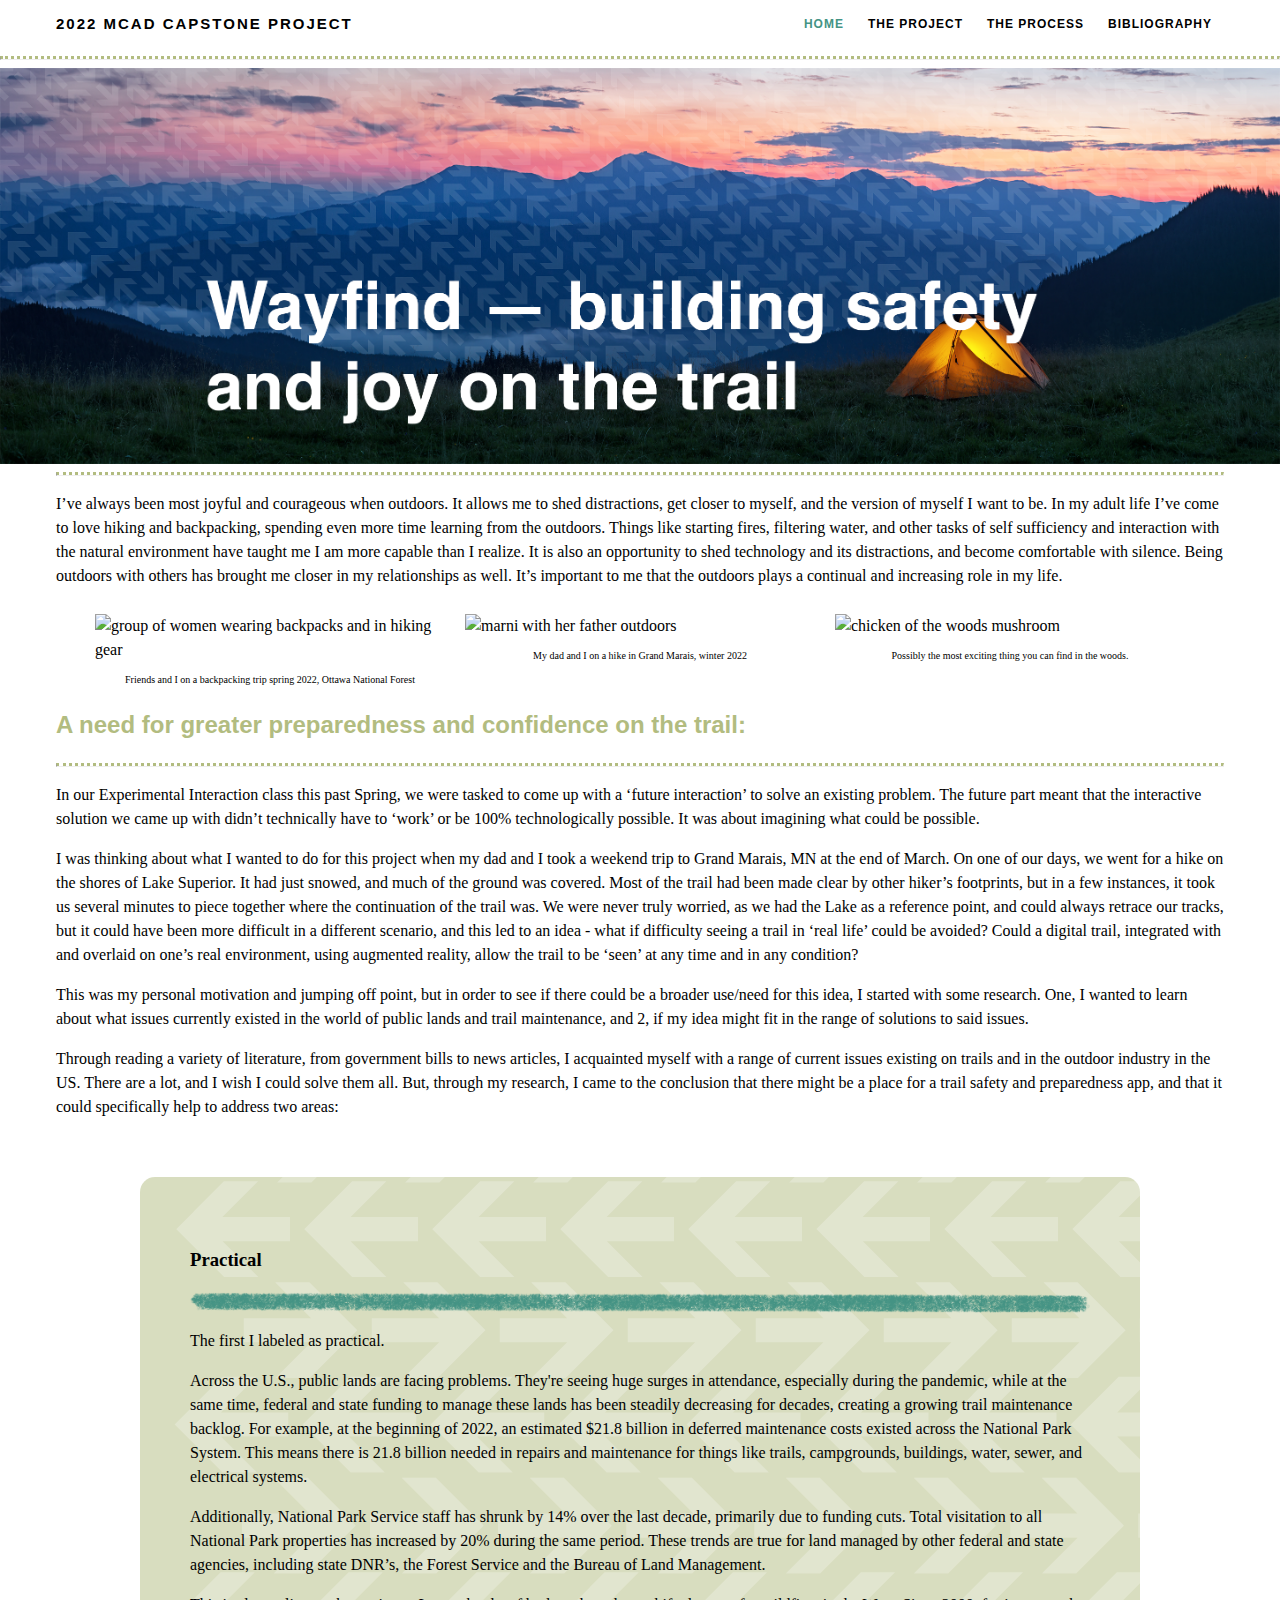
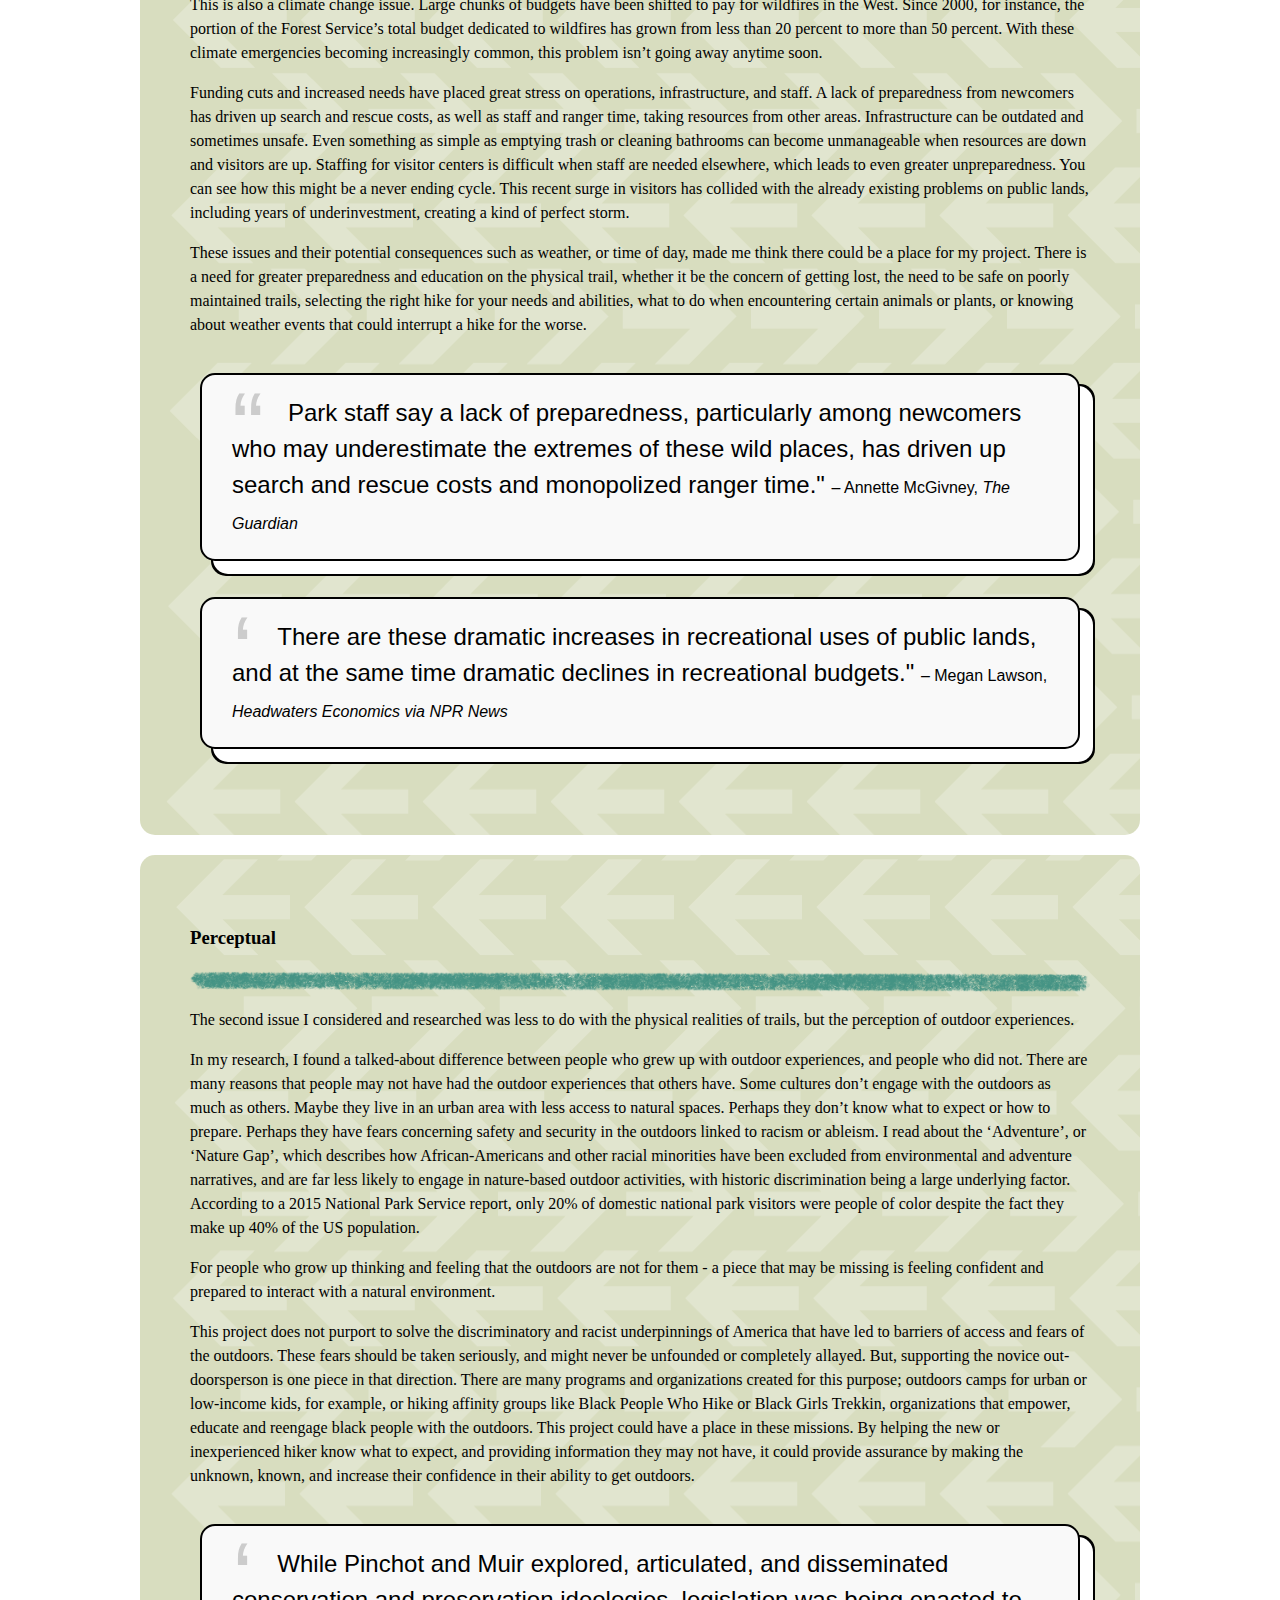
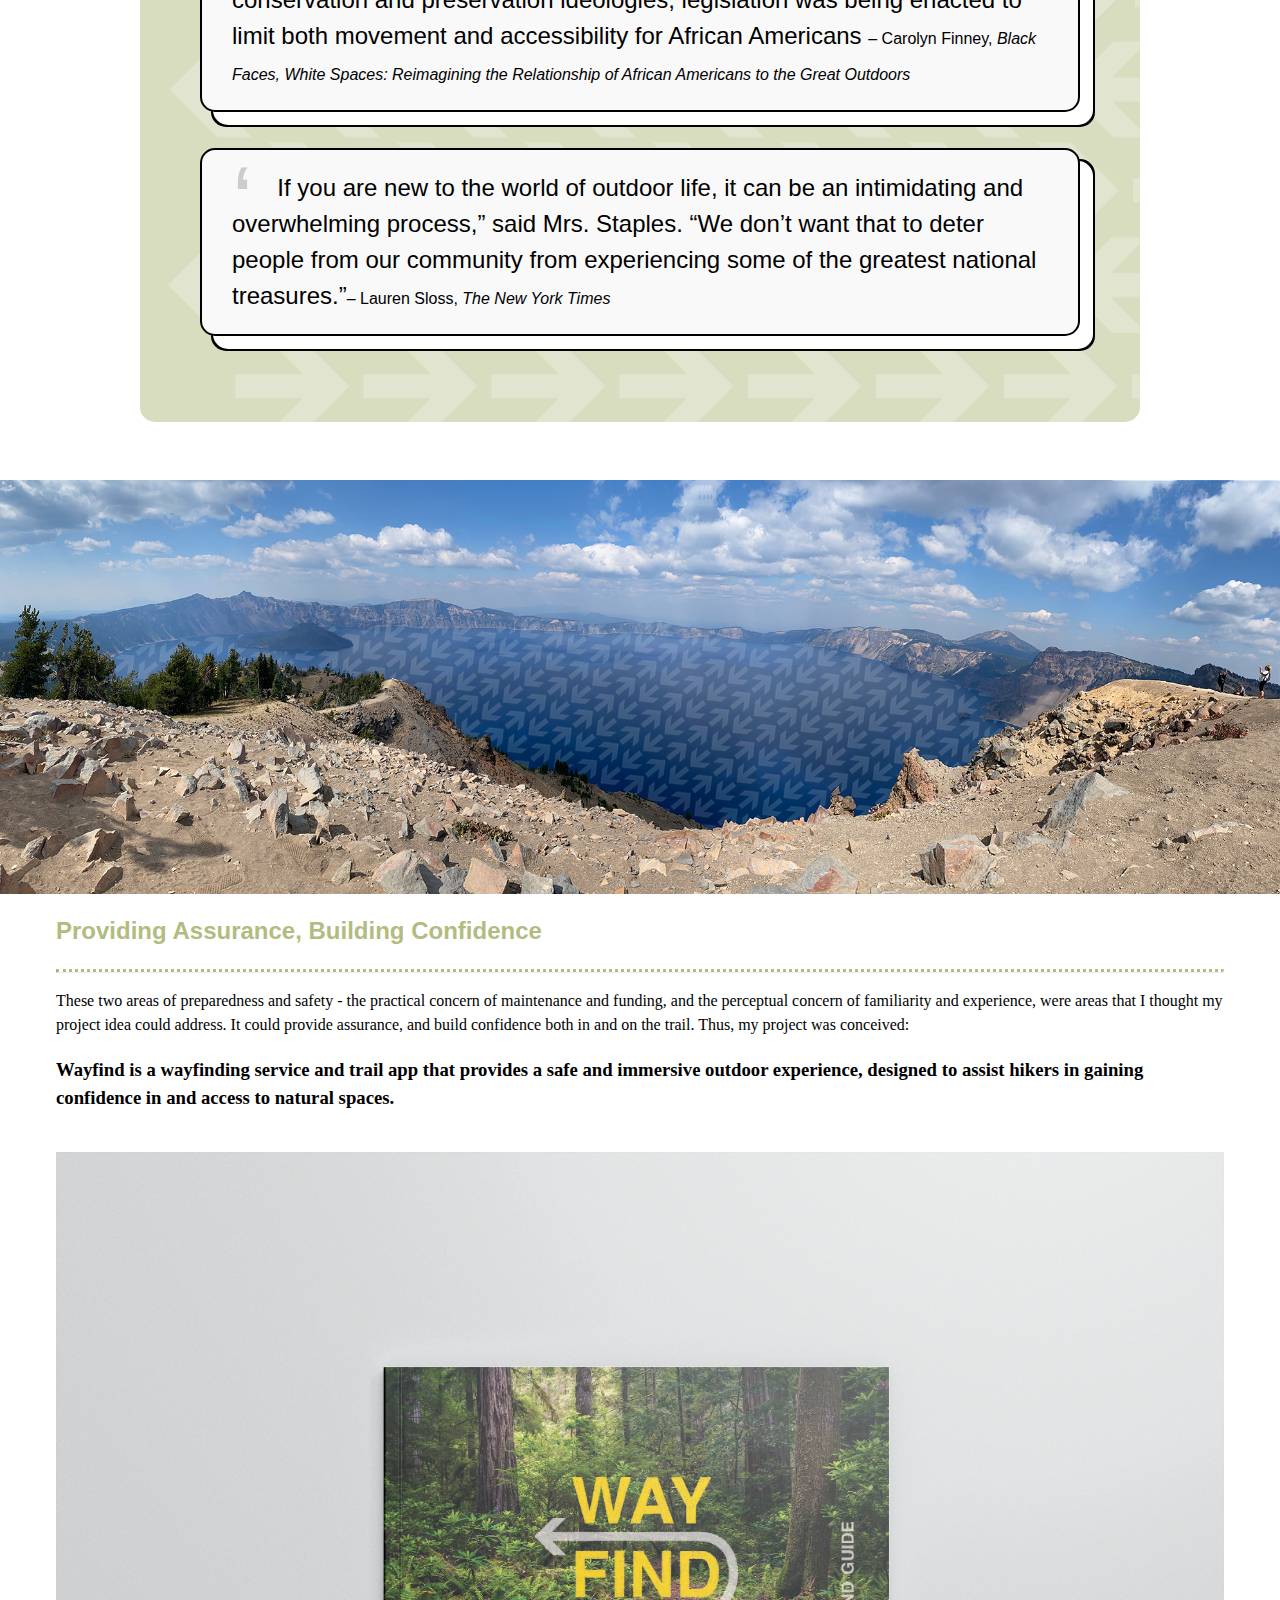
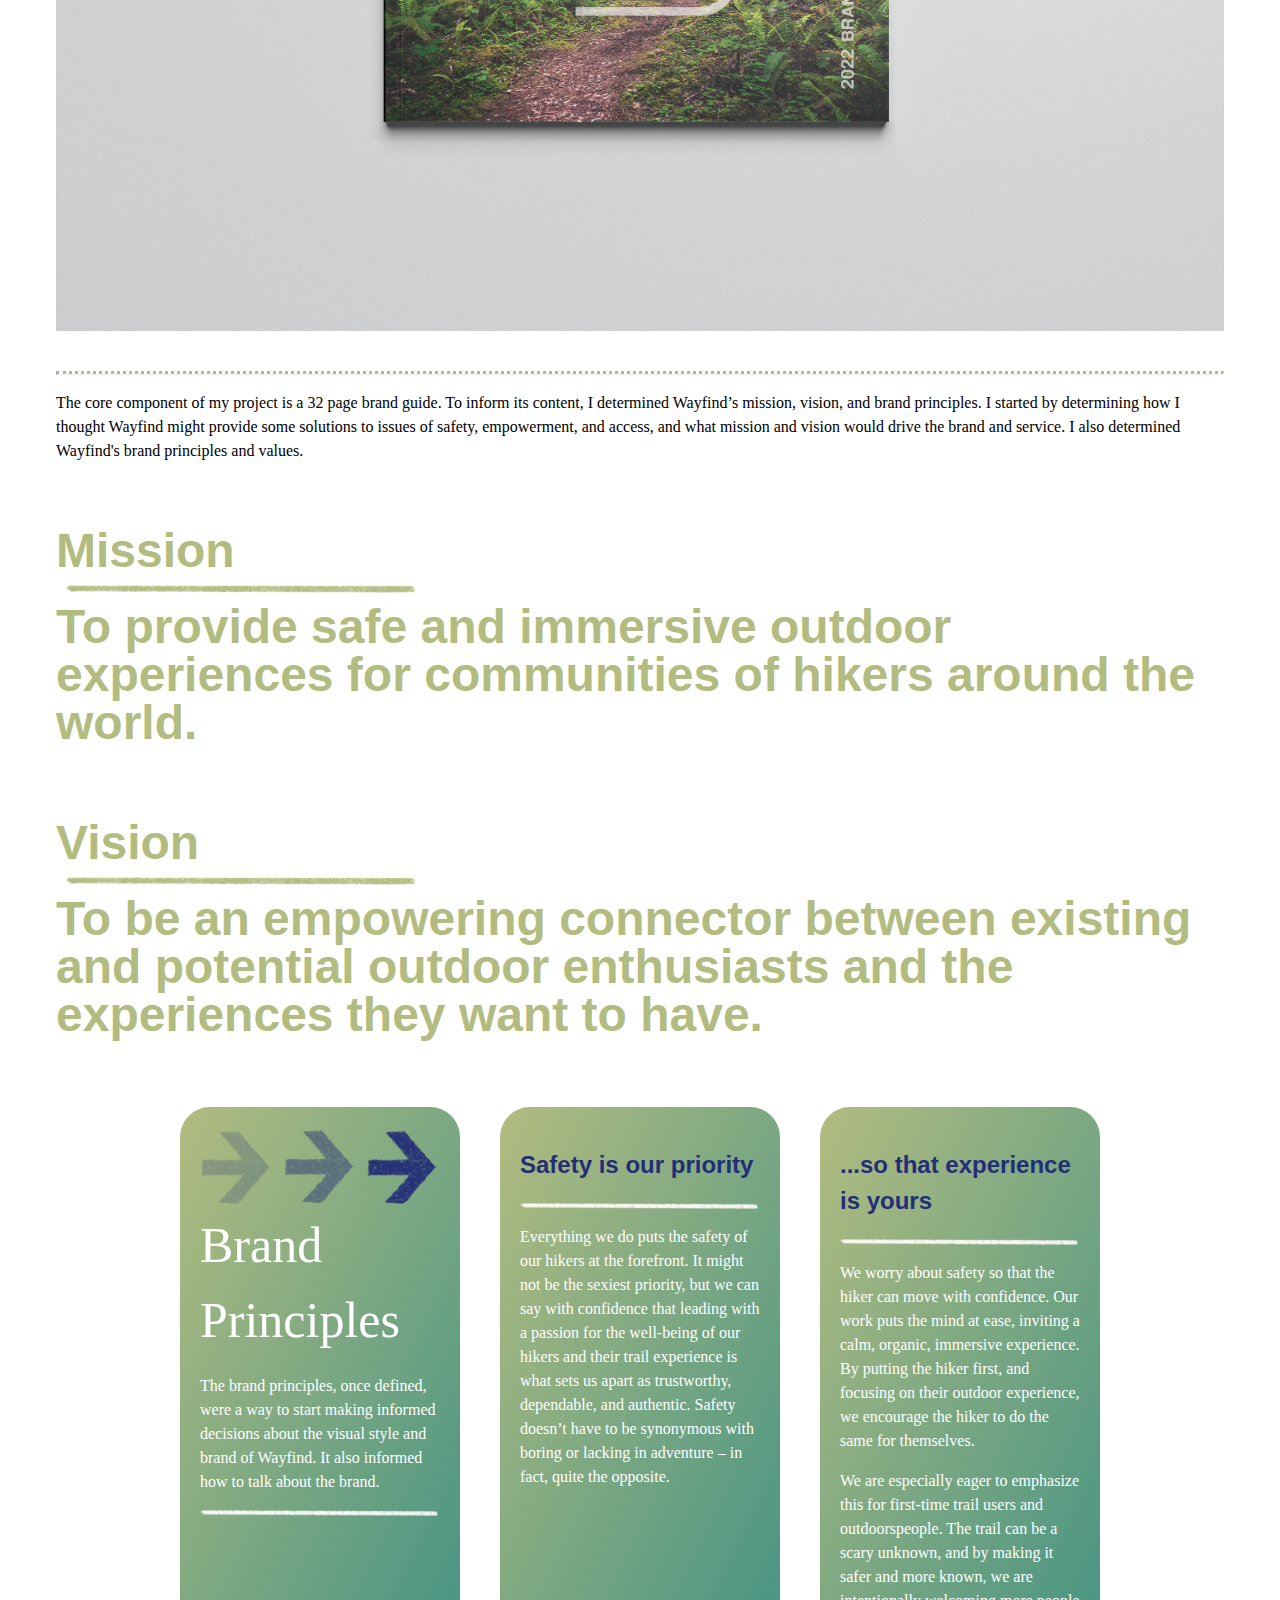
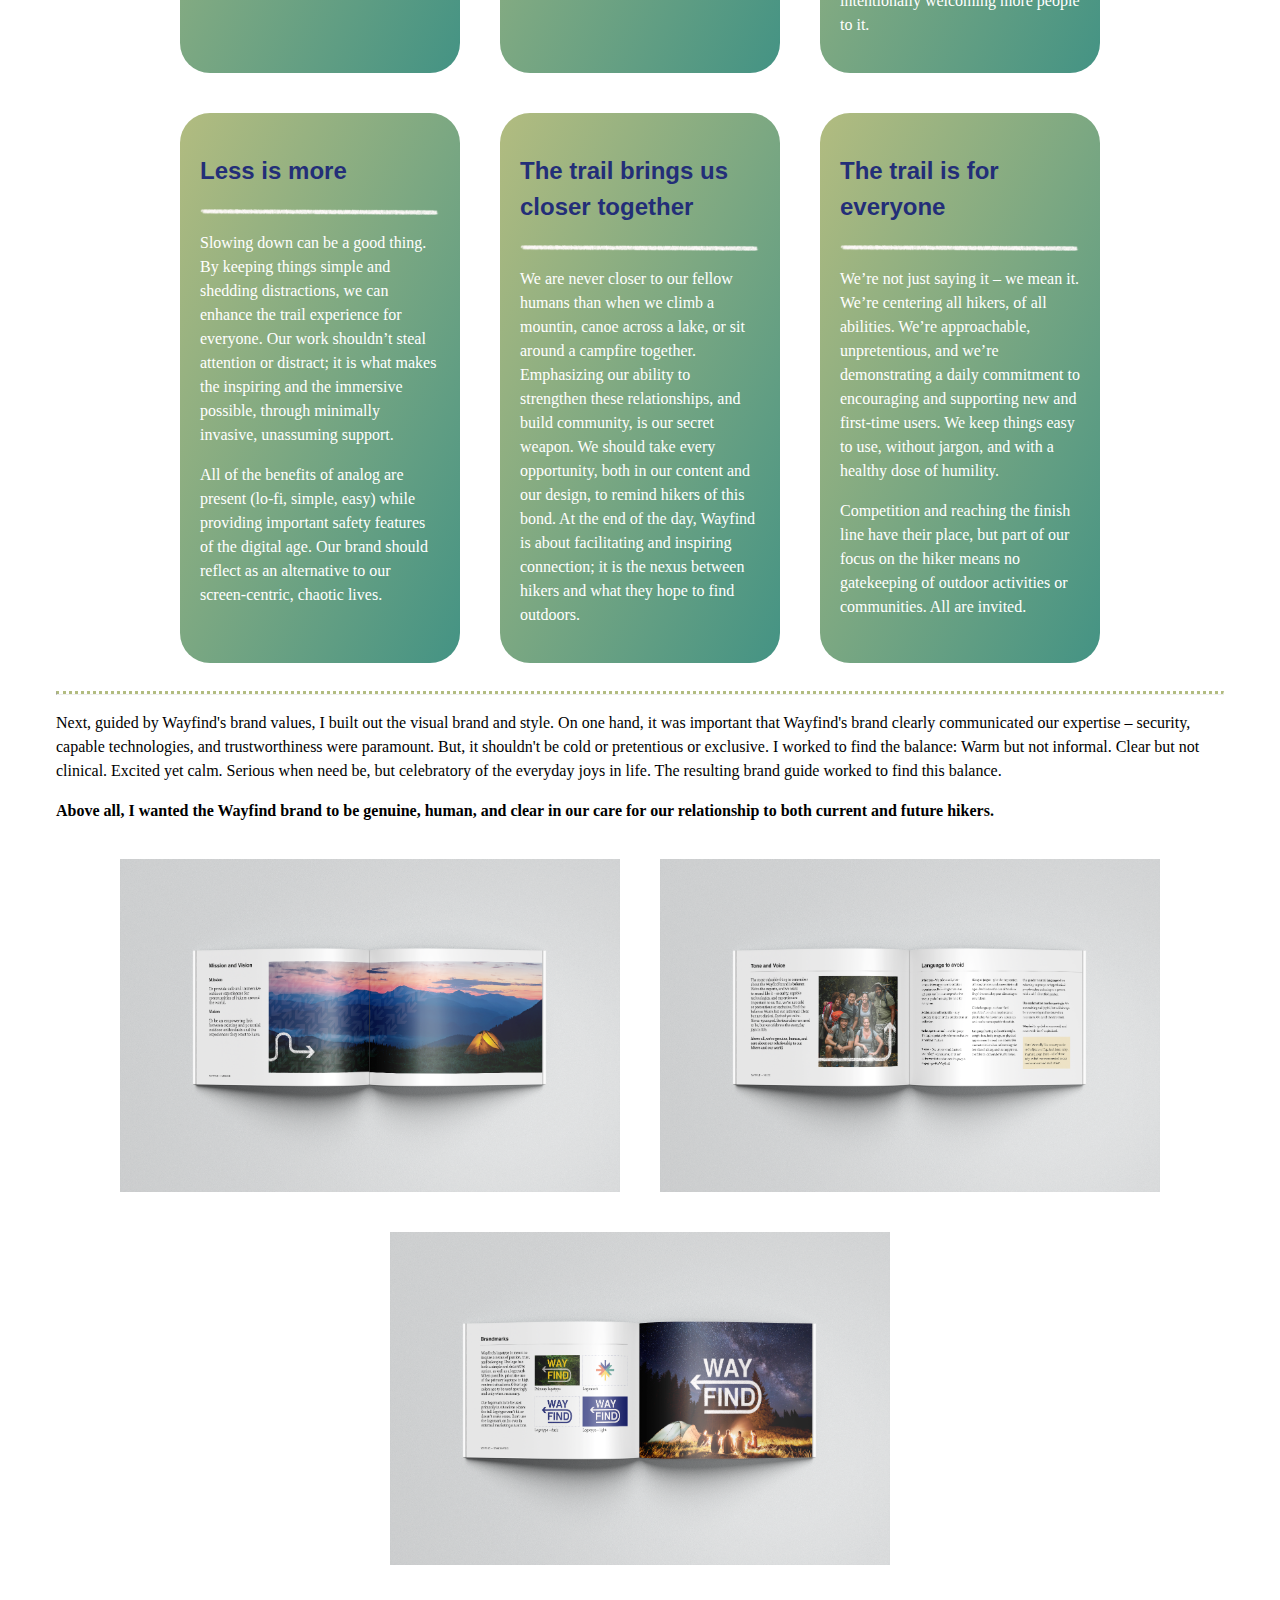
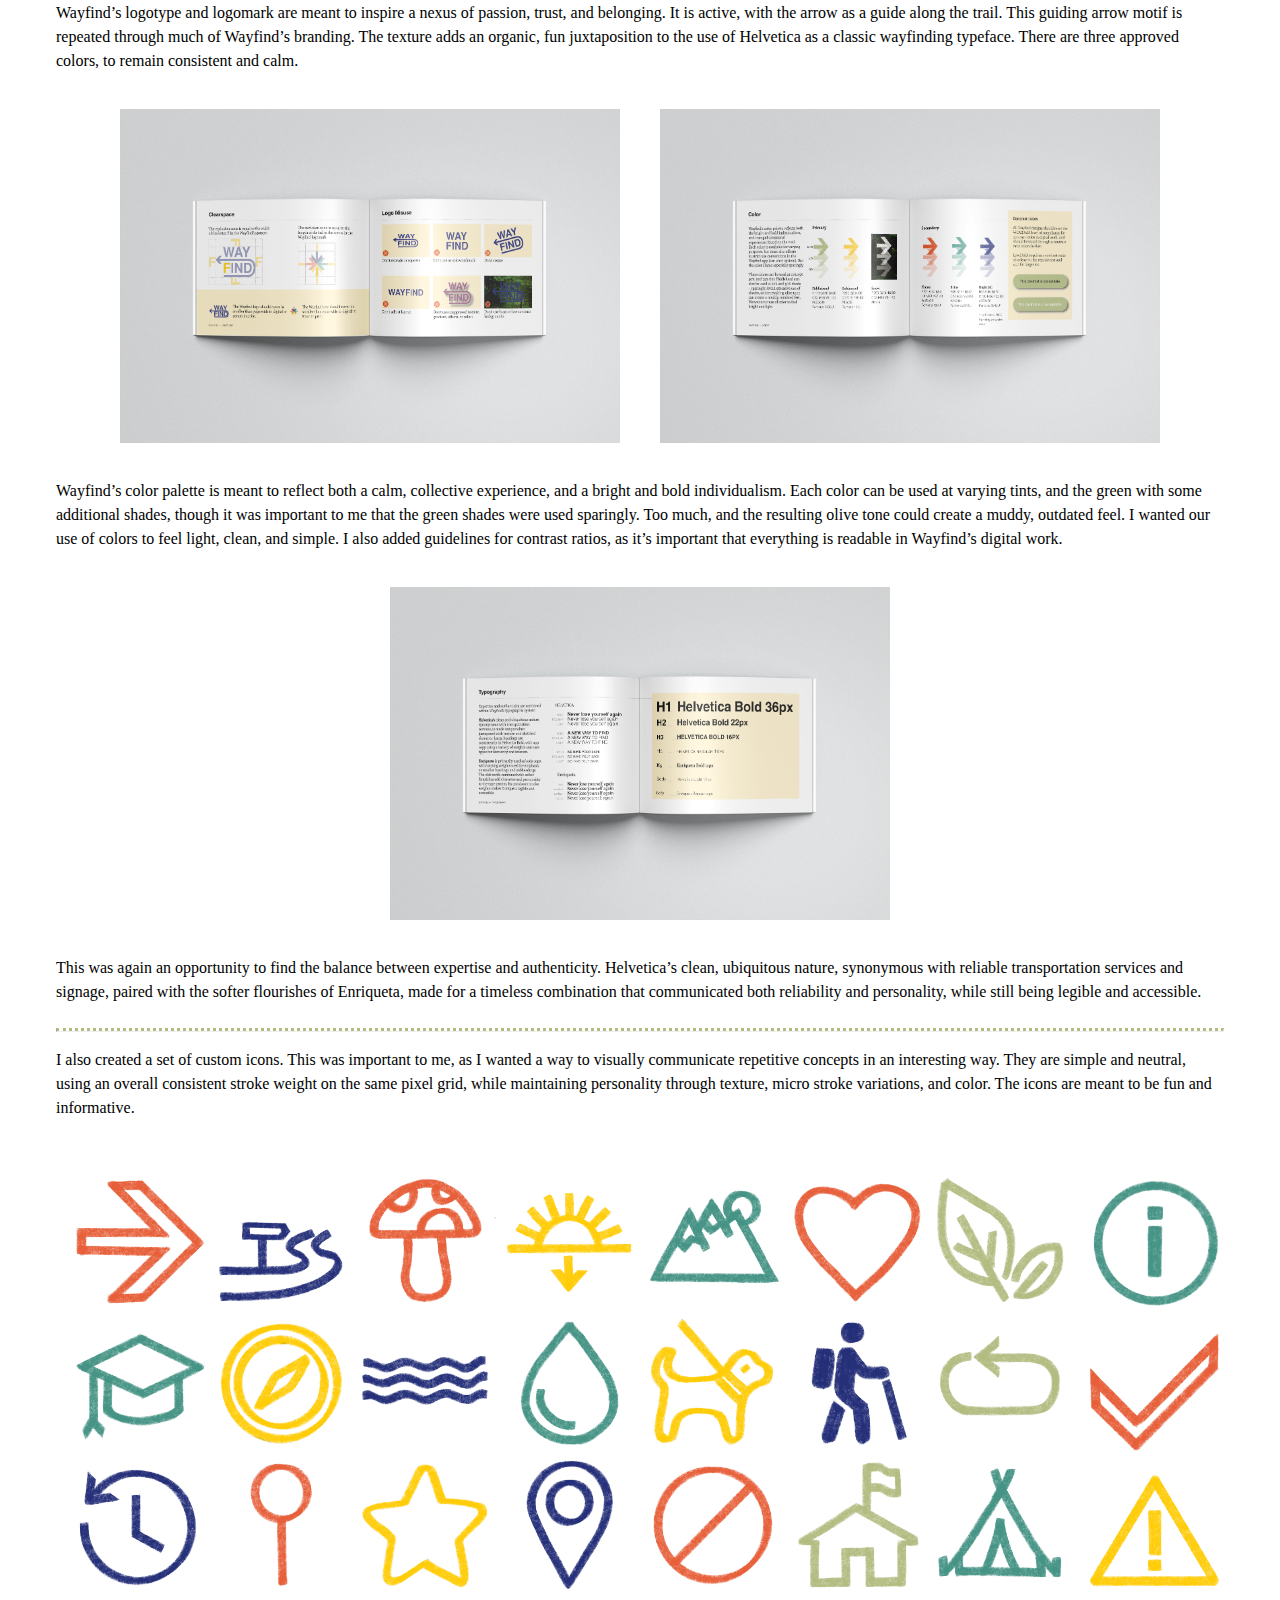
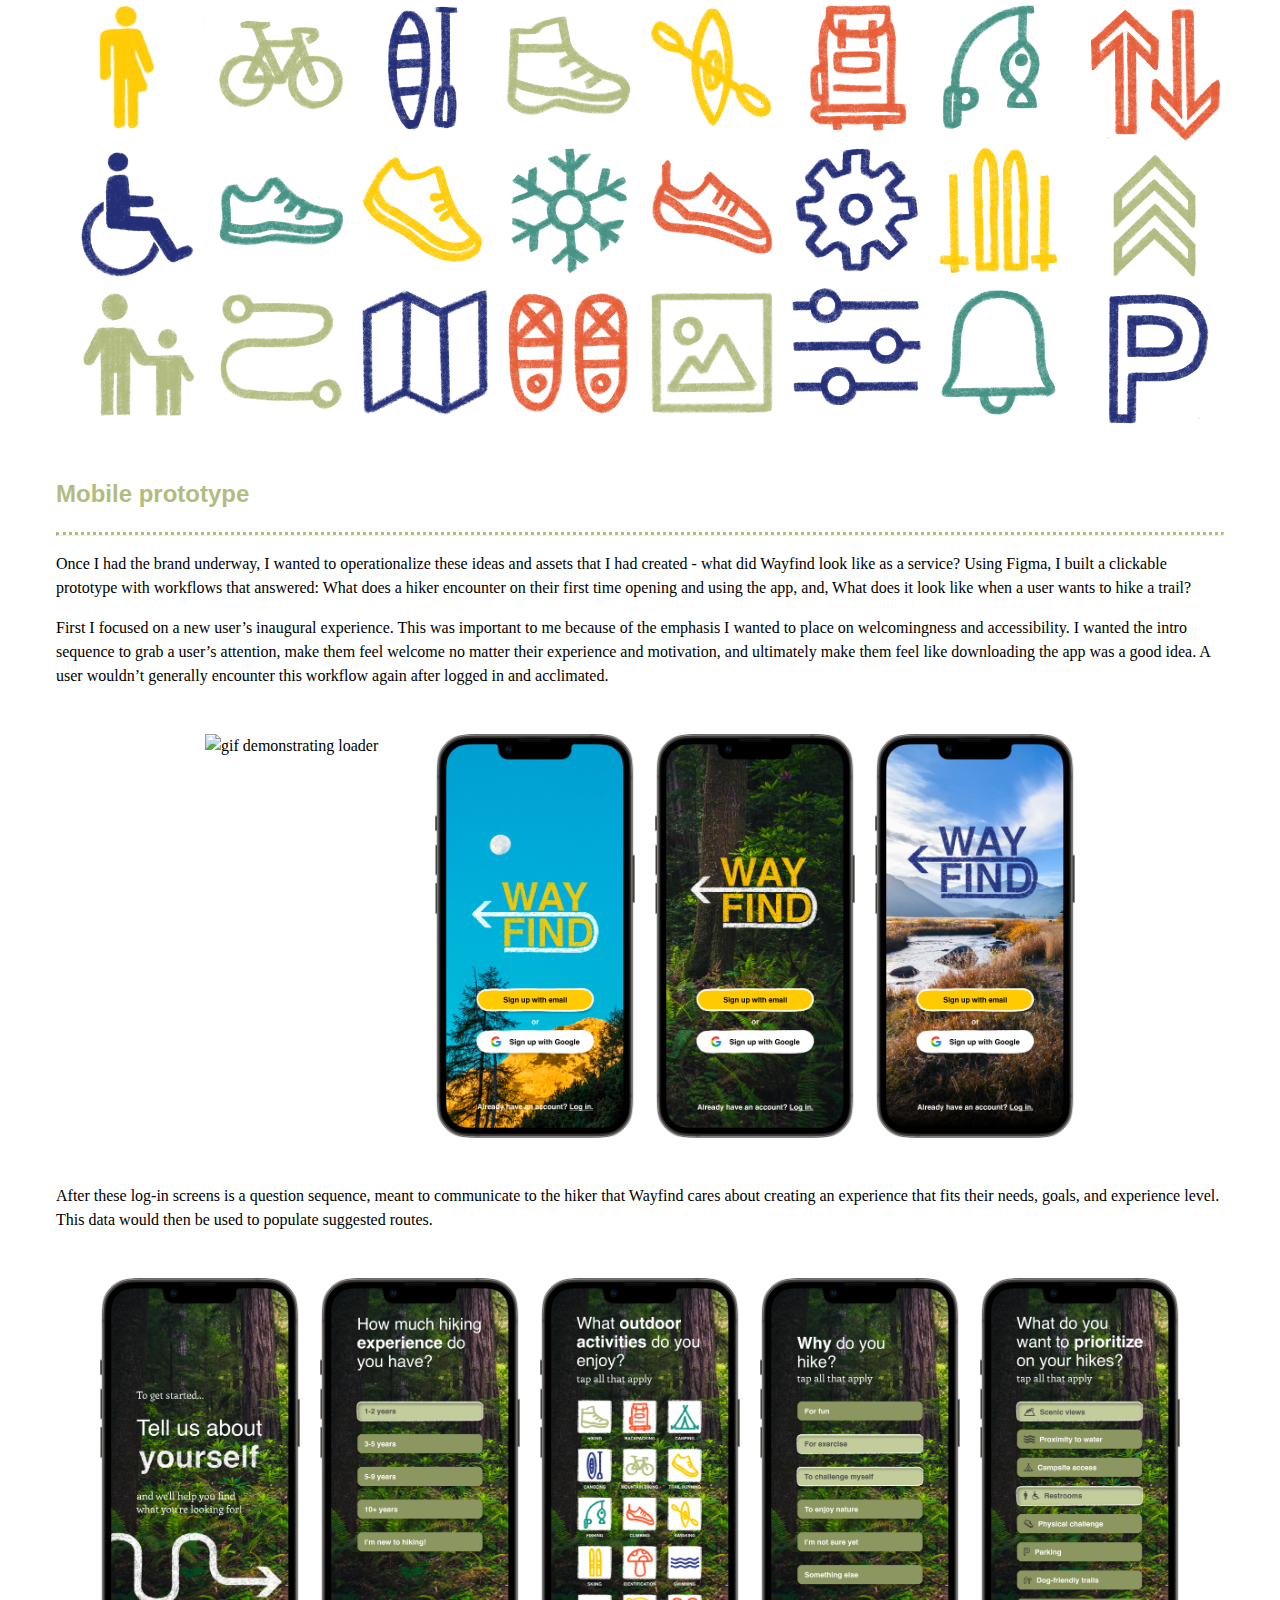
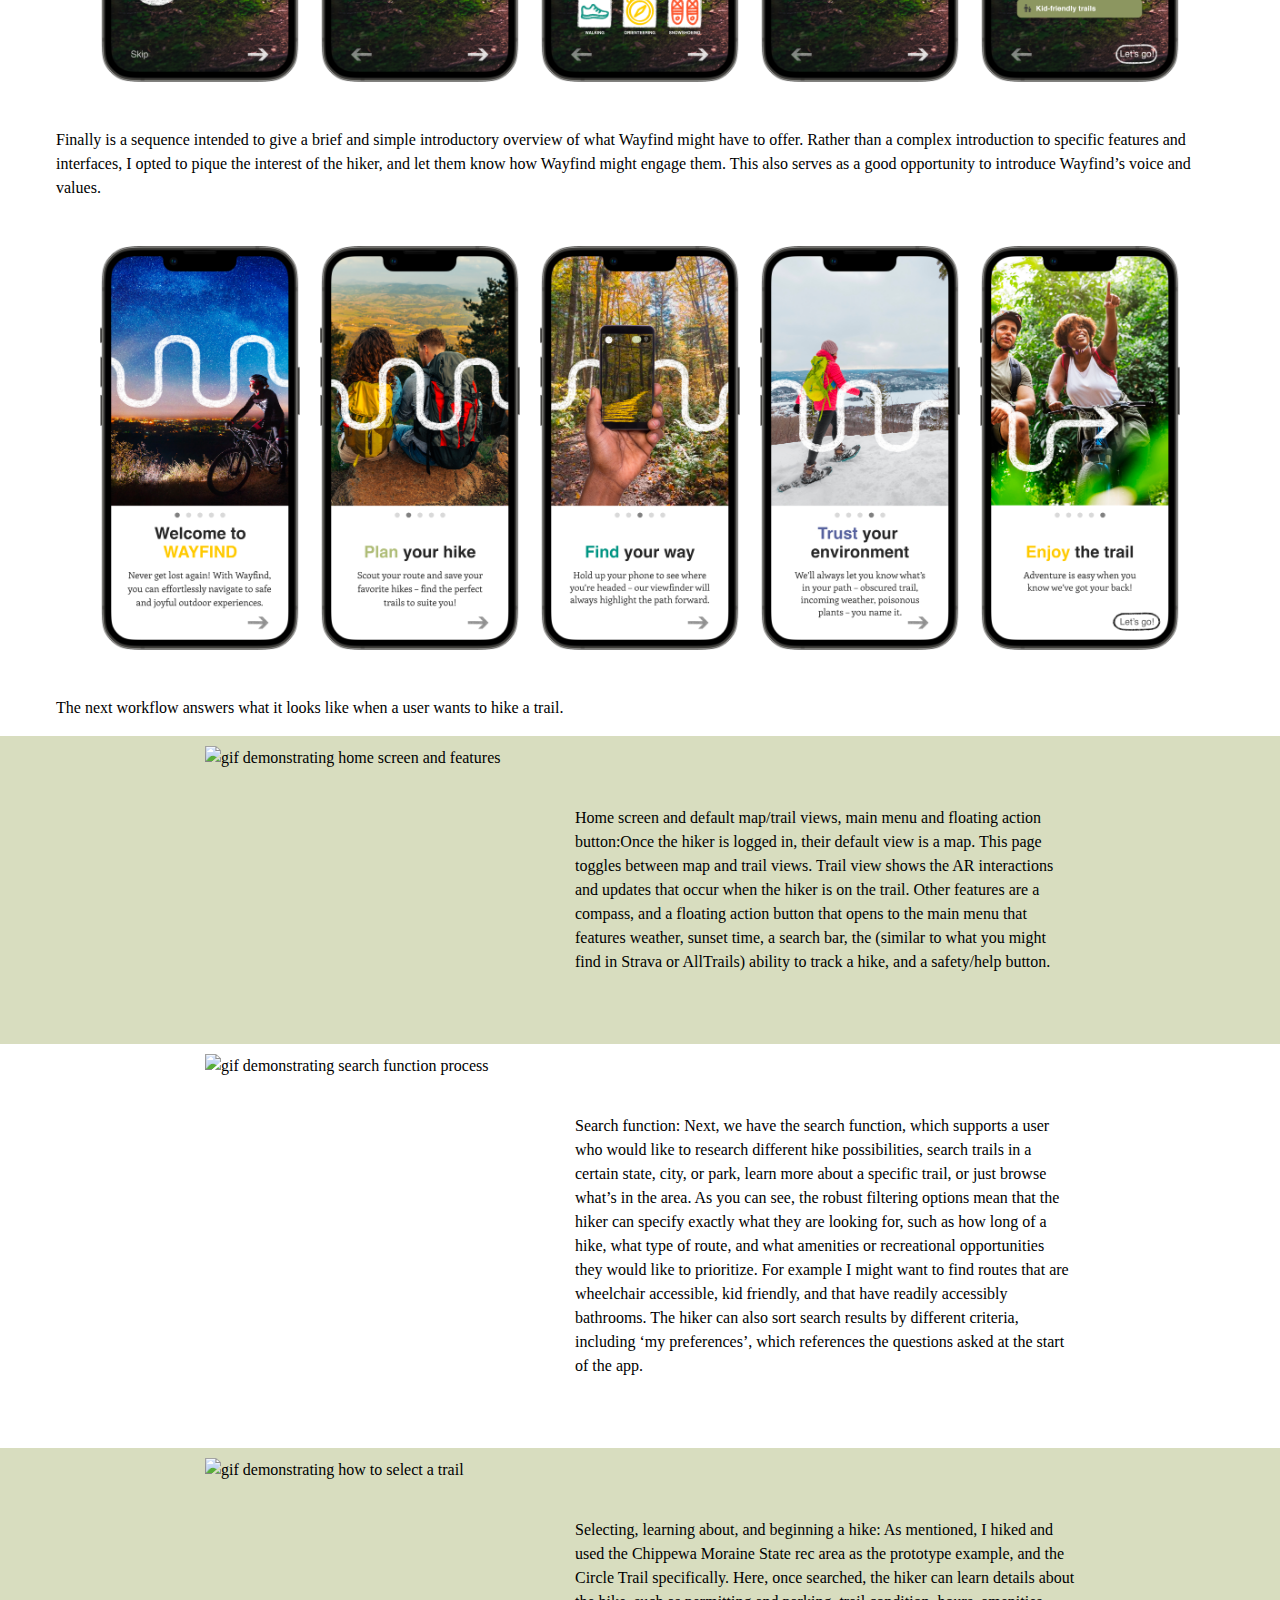
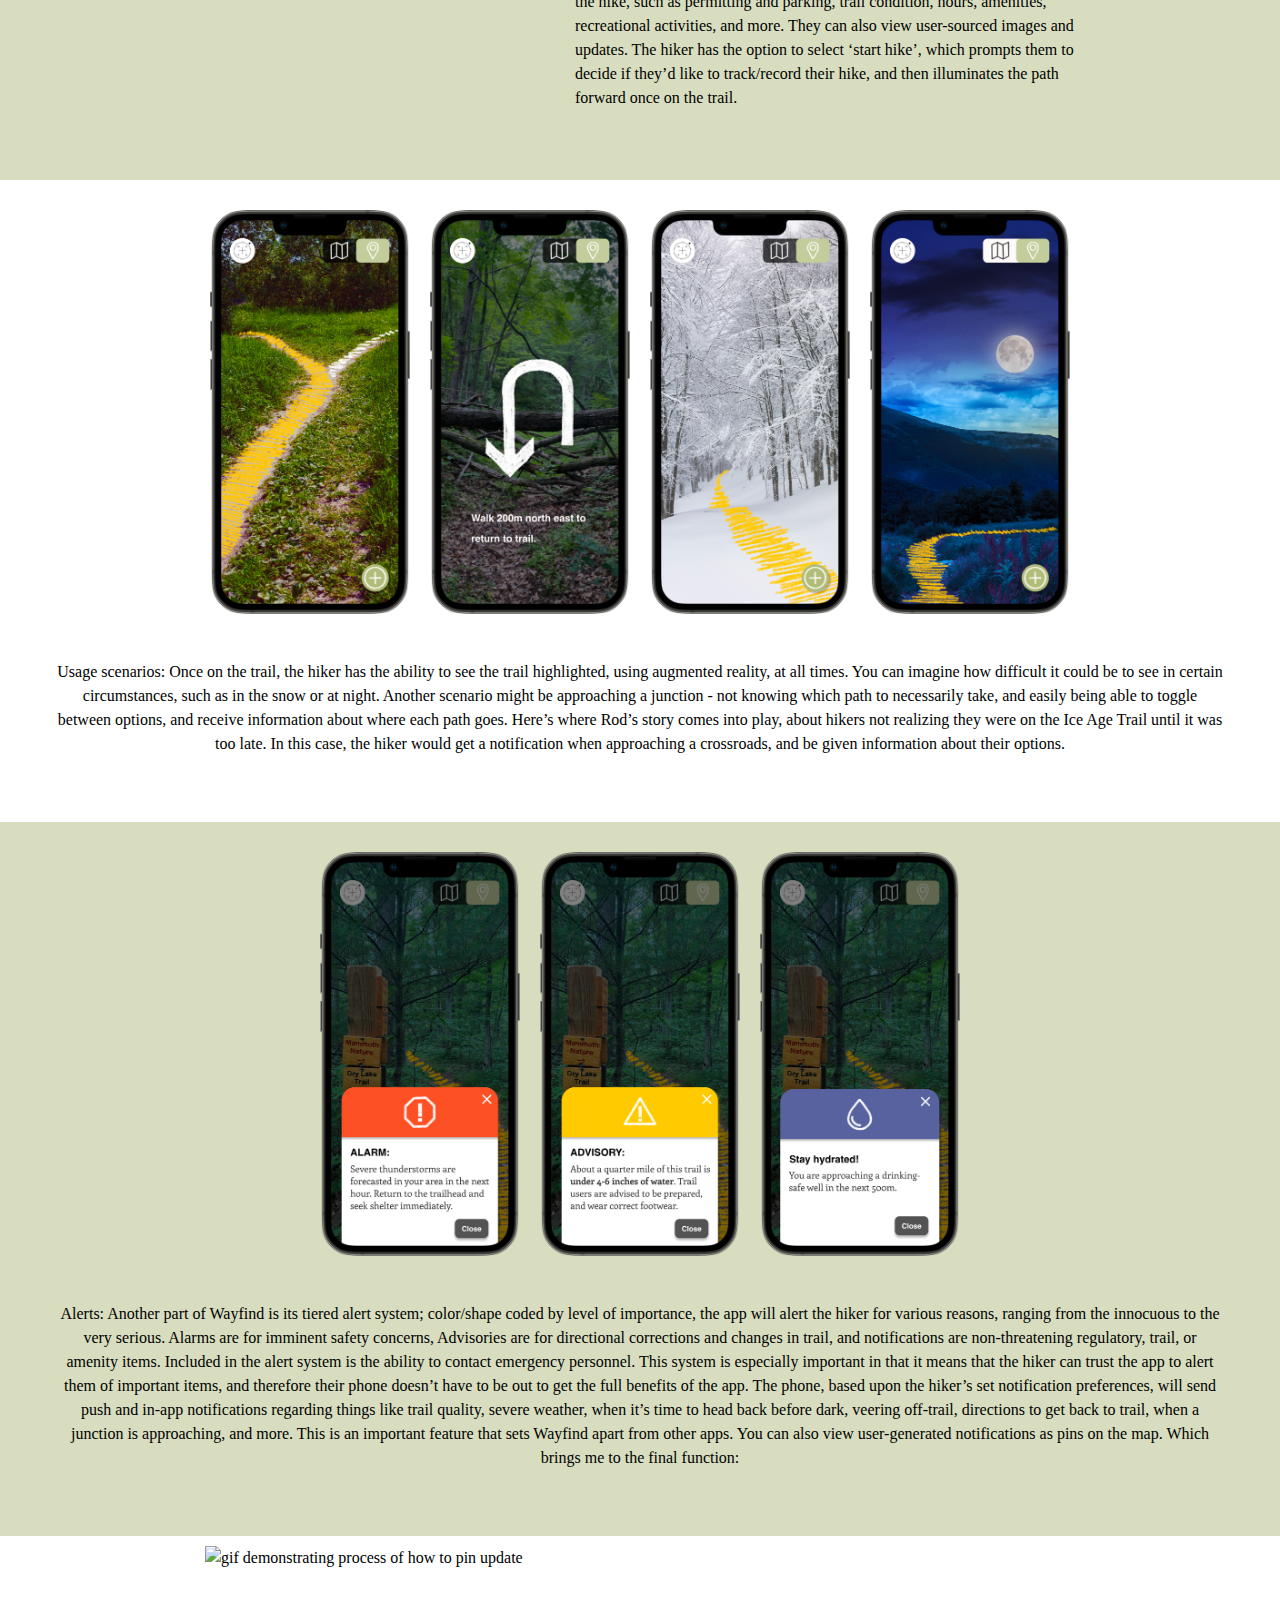
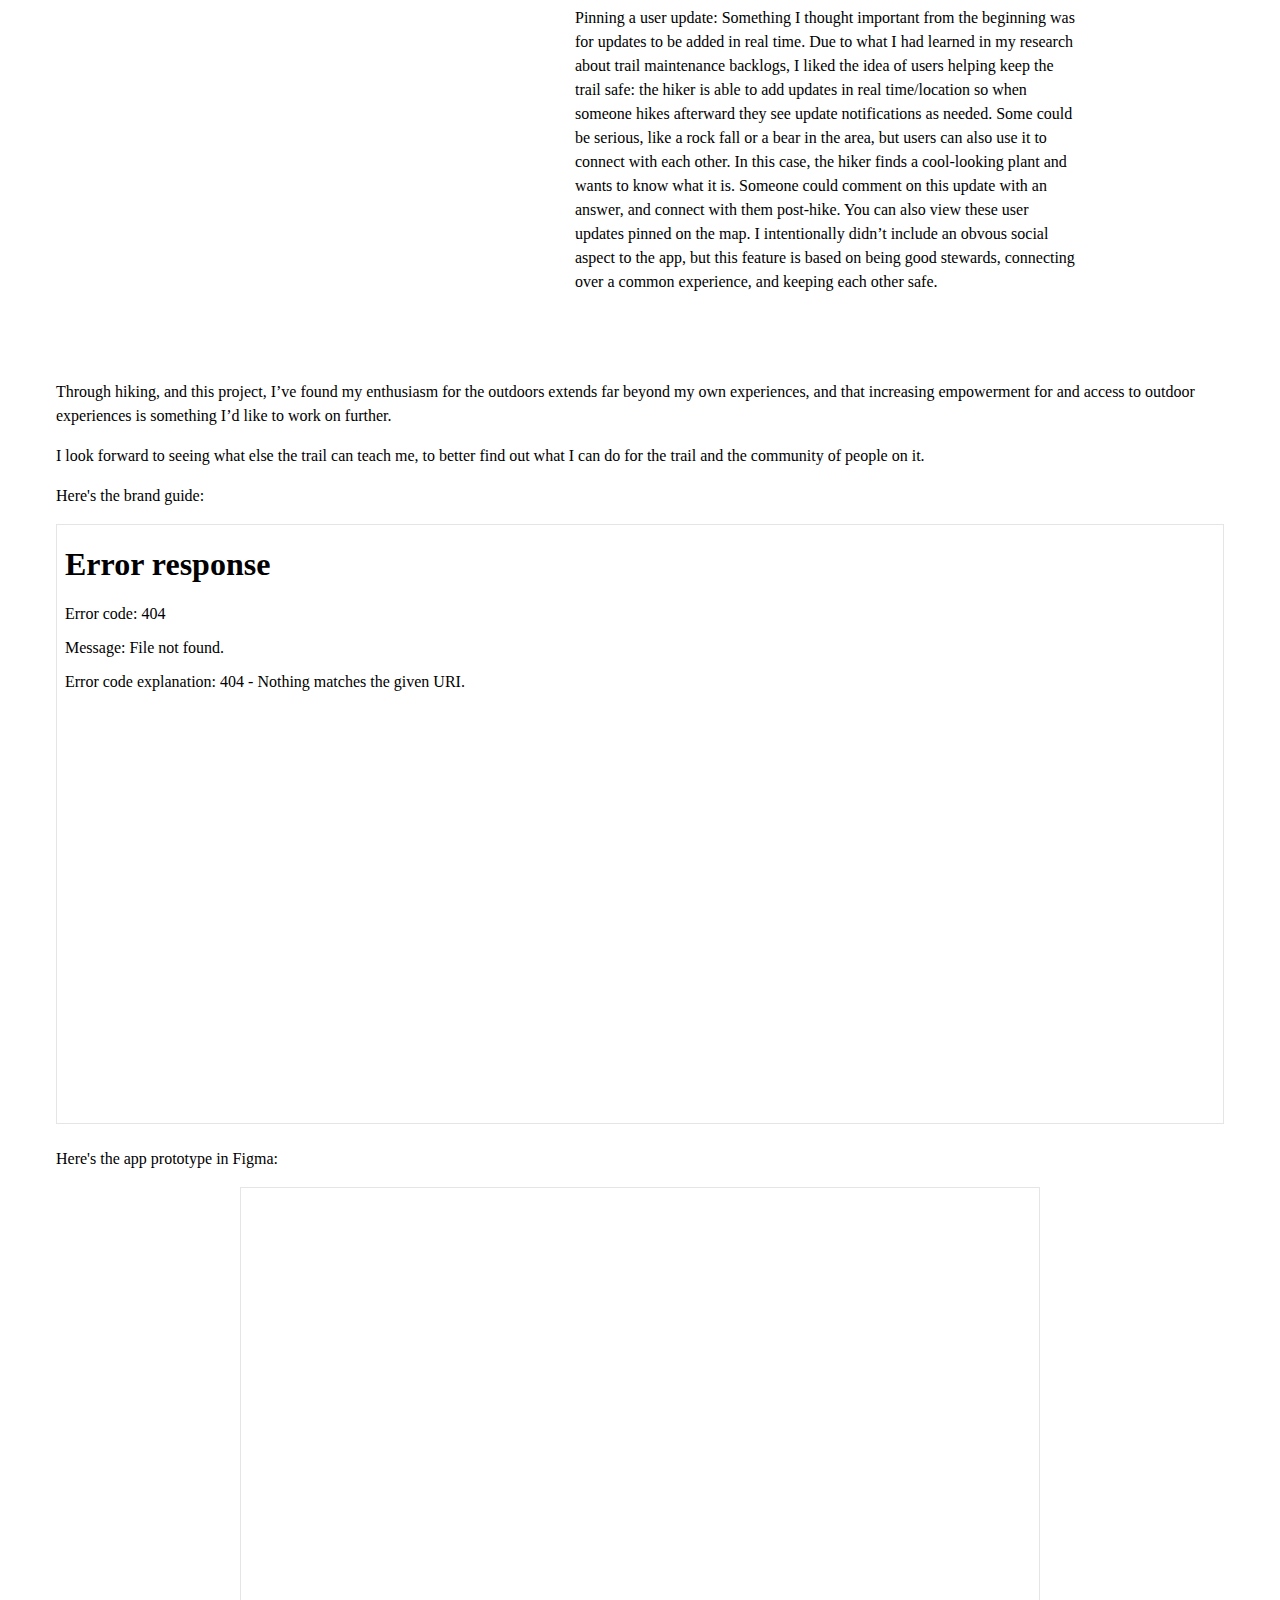
==== commit 0f407fab: "text updates" ====
--- a/index.html
+++ b/index.html
@@ -11,7 +11,7 @@
 <body>
   <header class="header">
     <div class="container">
-      <h3 class="header--title">Marni Kaldjian</h3>
+      <h3 class="header--title">2022 MCAD Capstone Project</h3>
       <nav>
         <ul class="menu">
           <li><a style="color: var(--gray-light)" class="menu-links" href="index.html">Home</a>
@@ -30,11 +30,10 @@
   </section>
 
   <section class="container">
-    <!-- <h1 class="header-text">Wayfind — building safety and joy on the trail</h1> -->
       <div>
         <div>
         <hr>
-        <p>I have always felt most like myself on the trail. The vulnerability that comes with trusting my body and the dirt under my feet to get me where I’m going makes it hard to remember the posturing and deadlines of busy, everyday life. The earth and its many sounds and smells and endless varieties feels like a sentient presence, engaged in a conversation with me and my small self. I am more present as a result. I like myself a little bit more. I feel empowered and capable. I feel courageous. I don’t feel these things out of a sense of competition or comparison, but a sense of oneness, sameness, a hovering relationality. It’s simultaneously feeling big and feeling small. Escaping myself while reckoning with myself. I can recognize my solitude while in the same breath feel a strong sense of relationship and connection to others.
+        <p>I’ve always been most joyful and courageous when outdoors. It allows me to shed distractions, get closer to myself, and the version of myself I want to be. In my adult life I’ve come to love hiking and backpacking, spending even more time learning from the outdoors. Things like starting fires, filtering water, and other tasks of self sufficiency and interaction with the natural environment have taught me I am more capable than I realize. It is also an opportunity to shed technology and its distractions, and become comfortable with silence. Being outdoors with others has brought me closer in my relationships as well. It’s important to me that the outdoors plays a continual and increasing role in my life.
         </p>
       </div>
 
@@ -55,30 +54,38 @@
           </div>
       </section>
 
+      <!-- <article class="block">
+        <div class="block-text">
+          <p>In our Experimental Interaction class this past Spring, we were tasked to come up with a ‘future interaction’ to solve an existing problem. The future part meant that the interactive solution we came up with didn’t technically have to ‘work’ or be 100% technologically possible. It was about imagining what could be possible. 
+ 
+            I was thinking about what I wanted to do for this project when my dad and I took a weekend trip to Grand Marais, MN at the end of March. On one of our days, we went for a hike on the shores of Lake Superior. It had just snowed, and much of the ground was covered. Most of the trail had been made clear by other hiker’s footprints, but in a few instances, it took us several minutes to piece together where the continuation of the trail was. We were never truly worried, as we had the Lake as a reference point, and could always retrace our tracks, but  it could have been more difficult in a different scenario, and this led to an idea - what if difficulty seeing a trail in ‘real life’ could be avoided? Could a digital trail, integrated with and overlaid on one’s real environment, using augmented reality, allow the trail to be ‘seen’ at any time and in any condition?
+             
+            This was my personal motivation and jumping off point, but in order to see if there could be a broader use/need for this idea, I started with some research. One, I wanted to learn about what issues currently existed in the world of public lands and trail maintenance, and 2, if my idea might fit in the range of solutions to said issues.
+             
+            Through reading a variety of literature, from government bills to news articles, I acquainted myself with a range of current issues existing on trails and in the outdoor industry in the US. There are a lot, and I wish I could solve them all. But, through my research, I came to the conclusion that there might be a place for a trail safety and preparedness app, and that it could specifically help to address two areas:
+            </p>
+        </div>
+
+      </article> -->
+
+
+    </div>
+  </section>
+
+  <section>
+    <div class="container">
       <article class="block">
         <div class="block-text">
-          <p>The outdoors can mean a lot of things for a lot of people. No one experience is the same, and often I don’t take the time to name or consciously consider these feelings. Mostly I just like the sun on my face, the smell of the leaves, the interesting fungi, the off-chance that it might rain, the reminder that I need to reapply bug spray. The little, manageable, non-cosmic things like insects, birdsongs, and the soothing smell of dirt. These are important too. So are other people’s reasons for wanting to be there – learning how to snowshoe, doing research on prairie grasses, an excuse to get away from the familiar, a need to find solace and grieve, a search for inspiration. The outdoors can also be an unpleasant reminder, to those of us who have histories, fears, experiences that contrast mine.</p>
-
-          <p>WWhatever brings people to the trail, however different, they’re sharing the same experience – they are on that trail, and more often than not, they are making an active choice to be there. Whether it’s in search of exercise, joy, alone time, poetry, or soil samples, they are seeking some form of experience; an answer, a release, a feeling.</p>
-
-          <p>Wouldn’t it be a beautiful world in which we could all come together in this way?</p>
-        </div>
-
-      </article>
-
-
-    </div>
-  </section>
-
-  <section>
-    <div class="container">
-      <article class="block">
-        <div class="block-text">
-          <h2 class="block-subhead">A lot of people can’t, and for a lot of reasons. </h2>
+          <h2 class="block-subhead">A need for greater preparedness and confidence on the trail:</h2>
           <hr>
-          <p>It can cost money to get on the trail, it can take transportation to get to the trail, and it can take quite a bit of free time to spend on it once you’re there. Racism, sexism, ableism, and various other can cause exclusions on the trail. Such prohibitive barriers are historical, multifaceted, and go well beyond the scope of this project. In time though, finding solutions to expanding outdoor access will need to incorporate all of these factors and more.
-          </p>
-          <p>For now, I’ll talk about two factors which I’ve identified as strong barriers to accessing enjoyable and powerful trail experiences, and the factors which my project works to address.
+          <p>In our Experimental Interaction class this past Spring, we were tasked to come up with a ‘future interaction’ to solve an existing problem. The future part meant that the interactive solution we came up with didn’t technically have to ‘work’ or be 100% technologically possible. It was about imagining what could be possible. 
+ 
+          <p>I was thinking about what I wanted to do for this project when my dad and I took a weekend trip to Grand Marais, MN at the end of March. On one of our days, we went for a hike on the shores of Lake Superior. It had just snowed, and much of the ground was covered. Most of the trail had been made clear by other hiker’s footprints, but in a few instances, it took us several minutes to piece together where the continuation of the trail was. We were never truly worried, as we had the Lake as a reference point, and could always retrace our tracks, but  it could have been more difficult in a different scenario, and this led to an idea - what if difficulty seeing a trail in ‘real life’ could be avoided? Could a digital trail, integrated with and overlaid on one’s real environment, using augmented reality, allow the trail to be ‘seen’ at any time and in any condition?</p>
+             
+          <p>This was my personal motivation and jumping off point, but in order to see if there could be a broader use/need for this idea, I started with some research. One, I wanted to learn about what issues currently existed in the world of public lands and trail maintenance, and 2, if my idea might fit in the range of solutions to said issues.</p>
+             
+          <p>Through reading a variety of literature, from government bills to news articles, I acquainted myself with a range of current issues existing on trails and in the outdoor industry in the US. There are a lot, and I wish I could solve them all. But, through my research, I came to the conclusion that there might be a place for a trail safety and preparedness app, and that it could specifically help to address two areas:</p>
+            
           </p>
         </div>
       </article>
@@ -94,19 +101,32 @@
         <div>
           <h3>Practical</h3>
           <img src="img/teal-line.png" alt="teal line for emphasis">
-          <p>The idea for Wayfind came to me this past January, when on a hike with my dad in Grand Marais, MN, on the shore of Lake Superior. It had recently snowed, and the trail was unmarked beyond the footprints of other trail-goers, and tree and brush cover disturbance. For the most part this was fine, but in a few areas it took us some time to find the trail continuity, eventually reaching a spot that took us several minutes of exploring and searching to find what we thought was the trail - it wasn’t - and then circling back and finding the actual trail. It had gotten dark by the time we were done.
-          </p>
-
-          <p>We were never in any real danger; knowing which direction we had come from, and having Lake Superior as our  reference, plus it was a relatively short and small hiking area – we could’ve muscled our way through the brush and eventually gotten to the highway. We also had some cell signal, being so close to a town. We didn’t stress. But, imagine if we couldn’t have found our way as easily? Or if we hadn’t had a signal? The probability is still pretty high that we would’ve been fine - but the anxiety and potential fear it could’ve caused? Not so easily dismissed.
-
-          </p>
-
-          <p>Not only might naturally occuring issues such as the approaching nighttime  or disorienting snow  cover, impede one's ability to hike safely, but so might the human-made issue of trail maintenance. At the beginning of 2022, an estimated <b>$21.8 billion</b> of repair needs existed on roads, buildings, utility systems, and other structures and facilities across the National Park System. This figure has doubled since 2018.
-          </p>
-
-          <p>Not only that, according to the not-for-profit National Parks Conservation Association, <b>National
-              Park Service staff has shrunk by 14%</b> over the last decade, primarily due to Federal funding cuts.
-            <b>Total visitation has increased by 20% during the same period.</b> TThis leads to overwhelmed staff and facilities, a record number of rescues, and a trail maintenance deficit that steadily grows. Trail maintenance staff across the country are not able to keep up with demands in the current conditions, leaving the parks, reserves, forests, and trails to suffer.
+          <p>The first I labeled as practical.
+
+          </p>
+
+          <p>Across the U.S., public lands are facing problems. They're seeing huge surges in attendance, especially during the pandemic, while at the same time, federal and state funding to manage these lands has been steadily decreasing for decades, creating a growing trail maintenance backlog. For example, at the beginning of 2022, an estimated $21.8 billion in deferred maintenance costs existed across the National Park System. This means there is 21.8 billion needed in repairs and maintenance for things like trails, campgrounds, buildings, water, sewer, and electrical systems.
+
+
+          </p>
+
+          <p>Additionally, National Park Service staff has shrunk by 14% over the last decade, primarily due to funding cuts. Total visitation to all National Park properties has increased by 20% during the same period. These trends are true for land managed by other federal and state agencies, including state DNR’s, the Forest Service and the Bureau of Land Management.
+
+          </p>
+
+          <p> 
+            This is also a climate change issue. Large chunks of budgets have been shifted to pay for wildfires in the West. Since 2000, for instance, the portion of the Forest Service’s total budget dedicated to wildfires has grown from less than 20 percent to more than 50 percent. With these climate emergencies becoming increasingly common, this problem isn’t going away anytime soon.
+            
+          </p>
+
+          <p> 
+            Funding cuts and increased needs have placed great stress on operations, infrastructure, and staff. A lack of preparedness from newcomers has driven up search and rescue costs, as well as staff and ranger time, taking resources from other areas. Infrastructure can be outdated and sometimes unsafe. Even something as simple as emptying trash or cleaning bathrooms can become unmanageable when resources are down and visitors are up. Staffing for visitor centers is difficult when staff are needed elsewhere, which leads to even greater unpreparedness. You can see how this might be a never ending cycle. This recent surge in visitors has collided with the already existing problems on public lands, including years of underinvestment, creating a kind of perfect storm.
+            
+          </p>
+
+          <p> 
+            These issues and their potential consequences such as weather, or time of day, made me think there could be a place for my project. There is a need for greater preparedness and education on the physical trail, whether it be the concern of getting lost, the need to be safe on poorly maintained trails, selecting the right hike for your needs and abilities, what to do when encountering certain animals or plants, or knowing about weather events that could interrupt a hike for the worse.
+            
           </p>
 
           <blockquote>Park staff say a lack of preparedness, particularly among newcomers who may underestimate the extremes of these wild places, has driven up search and rescue costs and monopolized ranger time." <p class="quote-author">– Annette McGivney, <em>The Guardian</em></p></blockquote>
@@ -122,16 +142,14 @@
         <div>
           <h3>Perceptual</h3>
           <img src="img/teal-line.png" alt="teal line for emphasis">
-          <p>Now, imagine those scenarios/anecdotes above, except you’re a first time hiker with no experience. You
-            don’t necessarily know what to look for – Is this a deer trail or a footpath? What does this symbol mean? I
-            can’t see the lake anymore, so I don’t know what direction to go and am now all turned around. It’s getting
-            dark and I am fearful of what kinds of animals live in this forest. Do bears live here? If I’m guessing at a
-            possible outcome, the likelihood of me wanting to repeat an experience like this seems pretty dang low.
-
-            People new to the outdoors, or fearful of the outdoors, need more support. Some of these fears can be solved
-            with education and preparation. Some are bigger and more elusive, like the very real fear and history of
-            racism in outdoor spaces and industries.
-          </p>
+          <p>The second issue I considered and researched was less to do with the physical realities of trails, but the perception of outdoor experiences.</p>
+
+          <p>In my research, I found a talked-about difference between people who grew up with outdoor experiences, and people who did not. There are many reasons that people may not have had the outdoor experiences that others have. Some cultures don’t engage with the outdoors as much as others. Maybe they live in an urban area with less access to natural spaces. Perhaps they don’t know what to expect or how to prepare. Perhaps they have fears concerning safety and security in the outdoors linked to racism or ableism. I read about the ‘Adventure’, or ‘Nature Gap’, which describes how African-Americans and other racial minorities have been excluded from environmental and adventure narratives, and are far less likely to engage in nature-based outdoor activities, with historic discrimination being a large underlying factor. According to a 2015 National Park Service report, only 20% of domestic national park visitors were people of color despite the fact they make up 40% of the US population.</p>
+
+          <p>For people who grow up thinking and feeling that the outdoors are not for them - a piece that may be missing is feeling confident and prepared to interact with a natural environment.
+          </p>
+
+          <p>This project does not purport to solve the discriminatory and racist underpinnings of America that have led to barriers of access and fears of the outdoors. These fears should be taken seriously, and might never be unfounded or completely allayed. But, supporting the novice out-doorsperson is one piece in that direction. There are many programs and organizations created for this purpose; outdoors camps for urban or low-income kids, for example, or hiking affinity groups like Black People Who Hike or Black Girls Trekkin, organizations that empower, educate and reengage black people with the outdoors. This project could have a place in these missions. By helping the new or inexperienced hiker know what to expect, and providing information they may not have, it could provide assurance by making the unknown, known, and increase their confidence in their ability to get outdoors.</p>
 
           <blockquote>While Pinchot and Muir explored, articulated, and disseminated conservation and preservation
             ideologies, legislation was being enacted to limit both movement and accessibility for African Americans <p class="quote-author">– Carolyn Finney, <em>Black Faces, White Spaces: Reimagining the Relationship of African Americans to the Great Outdoors</em></p>
@@ -151,9 +169,10 @@
     <div id="project-jump-to" class="container">
       <article class="block">
         <div class="block-text">
-          <h2 class="header-text">Providing Assurance, Building Confidence</h2>
+          <h2 class="block-subhead">Providing Assurance, Building Confidence</h2>
           <hr>
-          <p>Based on my experiences, I wanted to come up with an approach that would allay the fears of people new to the outdoors and reduce the barriers of entry to the joys and benefits of hiking in new places and engaging nature. Could I develop a tool to reduce uncertainties and help people develop their own experience and practice that would build confidence in engaging nature.</p>
+          <p>These two areas of preparedness and safety - the practical concern of maintenance and funding, and the perceptual concern of familiarity and experience, were areas that I thought my project idea could address. It could provide assurance, and build confidence both in and on the trail. Thus, my project was conceived: 
+            </p>
 
           <h3>Wayfind is a wayfinding service and trail app that provides a safe and immersive outdoor experience, designed to assist hikers in gaining confidence in and access to natural spaces.</h3>
         </div>
@@ -171,7 +190,7 @@
       <article class="block">
         <div class="block-text">
           <hr>
-          <p>I started by determining how I thought Wayfind might provide some solutions to issues of safety, empowerment, and access, and what mission and vision would drive the brand and service. I also determined Wayfind's brand principles and values.
+          <p>The core component of my project is a 32 page brand guide. To inform its content, I determined Wayfind’s mission, vision, and brand principles. I started by determining how I thought Wayfind might provide some solutions to issues of safety, empowerment, and access, and what mission and vision would drive the brand and service. I also determined Wayfind's brand principles and values.
           </p>
         </div>
       </article>
@@ -183,7 +202,7 @@
     <br>
     <h1 class="mission">Mission</h1>
     <img class="resize" src="img/green-line.png" alt="green line">
-    <h1 class="mission">To provide safe and immersive outdoor experiences for communities of hikers around the world. </h1>
+    <h1 class="mission">To provide safe and immersive outdoor experiences for communities of hikers around the world.</h1>
     <br>
     <br>
     <br>
@@ -199,6 +218,7 @@
     <div class="card">
       <img src="img/blue-arrows.png" alt="blue arrow">
       <h5>Brand Principles</h5>
+      <p>The brand principles, once defined, were a way to start making informed decisions about the visual style and brand of Wayfind. It also informed how to talk about the brand.</p>
       <img src="img/white-line.png">
     </div>
 
@@ -249,8 +269,6 @@
         <p>Next, guided by Wayfind's brand values, I built out the visual brand and style. On one hand, it was important that Wayfind's brand clearly communicated our expertise – security, capable technologies, and trustworthiness were paramount. But, it shouldn't be cold or pretentious or exclusive. I worked to find the balance: Warm but not informal. Clear but not clinical. Excited yet calm. Serious when need be, but celebratory of the everyday joys in life. The resulting brand guide worked to find this balance.</p>
 
         <p><b>Above all, I wanted the Wayfind brand to be genuine, human, and clear in our care for our relationship to both current and future hikers.</b></p>
-
-        <p>The resulting 32 page brand guide is a ____.</p>
         </p>
       </div>
     </article>
@@ -263,12 +281,17 @@
     <img class="resize-med" src="img/mockups/mockup-voice.png" alt="mockup of voice and tone pages">
     <caption></caption>
     <img class="resize-med" src="img/mockups/mockup-logo.png" alt="mockup of logo pages">
+    <p>Wayfind’s logotype and logomark are meant to inspire a nexus of passion, trust, and belonging. It is active, with the arrow as a guide along the trail. This guiding arrow motif is repeated through much of Wayfind’s branding. The texture adds an organic, fun juxtaposition to the use of Helvetica as a classic wayfinding typeface. There are three approved colors, to remain consistent and calm.</p>
     <caption></caption>
     <img class="resize-med" src="img/mockups/mockup-logo-use.png" alt="mockup of logo use pages">
     <caption></caption>
     <img class="resize-med" src="img/mockups/mockup-colors.png" alt="mockup of color pages">
+    <p>Wayfind’s color palette is meant to reflect both a calm, collective experience, and a bright and bold individualism. Each color can be used at varying tints, and the green with some additional shades, though it was important to me that the green shades were used sparingly. Too much, and the resulting olive tone could create a muddy, outdated feel. I wanted our use of colors to feel light, clean, and simple. I also added guidelines for contrast ratios, as it’s important that everything is readable in Wayfind’s digital work.
+    </p>
     <caption></caption>
     <img class="resize-med" src="img/mockups/mockup-type.png" alt="mockup of typeface pages">
+    <p>This was again an opportunity to find the balance between expertise and authenticity. Helvetica’s clean, ubiquitous nature, synonymous with reliable transportation services and signage, paired with the softer flourishes of Enriqueta, made for a timeless combination that communicated both reliability and personality, while still being legible and accessible.
+    </p>
     <caption></caption>
   </section>
 
@@ -277,7 +300,7 @@
       <article class="block">
         <div class="block-text">
           <hr>
-          <p>I also created an icon library to extend Wayfind's ability to visually communicate:
+          <p>I also created a set of custom icons. This was important to me, as I wanted a way to visually communicate repetitive concepts in an interesting way. They are simple and neutral, using an overall consistent stroke weight on the same pixel grid, while maintaining personality through texture, micro stroke variations, and color. The icons are meant to be fun and informative.
           </p>
           <img class="resize-large" src="img/full icon set_color.png" alt="set of 48 icons representing a variety of outdoor activities or amenities, plus some basic ui and systems icons, multicolored">
         </div>
@@ -291,9 +314,9 @@
         <div class="block-text">
           <h2 class="block-subhead">Mobile prototype</h2>
           <hr>
-          <p>Finally, to operationalize the Wayfind brand, I then made an app/prototypes. I spent a lot of time on the brand, but i wanted to think about what it would actually look like. The entire prototype built with Figma can be viewed here.
-          </p>
-          <p>An important part of Wayfind is its ability to make hiker's or potential hikers feel welcome, and excited for their experience. This meant that the first things a user might see were incredibly important. I wanted it to feel vibrant, interesting, and set a precedent for how their future experience with Wayfind might be.</p>
+          <p>Once I had the brand underway, I wanted to operationalize these ideas and assets that I had created - what did Wayfind look like as a service? Using Figma, I built a clickable prototype with workflows that answered: What does a hiker encounter on their first time opening and using the app, and, What does it look like when a user wants to hike a trail?
+          </p>
+          <p>First I focused on a new user’s inaugural experience. This was important to me because of the emphasis I wanted to place on welcomingness and accessibility. I wanted the intro sequence to grab a user’s attention, make them feel welcome no matter their experience and motivation, and ultimately make them feel like downloading the app was a good idea.  A user wouldn’t generally encounter this workflow again after logged in and acclimated.</p>
 
             <section class="prototypes container">
               <img class="resize-small" style="width: 210px" src="https://lh3.googleusercontent.com/t82n4kyPHQlL-YdNisc-_uYxvpMAoWWPQvpJi-vsQrTeCUOE9mxSNaOk20FCoPPk-XFYo-_BLxfGFEGWKf5vHlg3PbRdNGSXXqBJqCMaskDx77gYkdi_jOLxjJxbVB0q6_2GsfQjOQ=w2400" alt="gif demonstrating loader">
@@ -302,7 +325,7 @@
               <img class="resize-small" src="img/prototypes/login-3.png" alt="third login screen example">
             </section>
 
-          <p>After the initial log-in screen, I wanted to make it clear that Wayfind wants to learn about the hiker, and what they care about. Although this is a few more clicks to get through before reaching introductory screens, I thought it was important to establish this value right away. The very first thing the user learns is that Wayfind cares about them and their unique experience - and that any and all experience or desires are welcome.
+          <p>After these log-in screens is a question sequence, meant to communicate to the hiker that Wayfind cares about creating an experience that fits their needs, goals, and experience level. This data would then be used to populate suggested routes.
           </p>
         </div>
       </article>
@@ -316,7 +339,7 @@
       </section>
 
 
-      <p>Next comes a short introduction to Wayfind that first time users would encounter. Due to the augmented reality component of the app, I thought it valuable for hikers to brief introuction to what that might look like, as well as pique the user's interest about other app components. The language is brief, but I didn't want to bog down the introduction with anything more.
+      <p>Finally is a sequence intended to give a brief and simple introductory overview of what Wayfind might have to offer. Rather than a complex introduction to specific features and interfaces, I opted to pique the interest of the hiker, and let them know how Wayfind might engage them. This also serves as a good opportunity to introduce Wayfind’s voice and values.
       </p>
 
     <section class="prototypes container">
@@ -327,7 +350,7 @@
       <img class="resize-small" src="img/prototypes/welcome5.png" alt="intro screen 5">
     </section>
 
-    <p>After the welcome sequence, the other built out mobile workflows are:</p>
+    <p>The next workflow answers what it looks like when a user wants to hike a trail.</p>
 
 </div>
 </section>
@@ -336,32 +359,29 @@
     <div class="prototype-background">
     <div class="prototypes container">
       <img class="resize" src="https://lh3.googleusercontent.com/qDyX6EEEj6Va-ti3Pv5razbJvw4v6nI7eHwGPBa-XYiXGcApboegKbQFNxzzG_82rzSemW1GyrNgTGK8r3S6ytaqsa-xKkZZsj-F_dQE9-yiEAlwBFNvKWLilrnvuPYsdN9jrK3OMg=w2400" alt="gif demonstrating home screen and features">
-      <h3 class="prototype-text">Home screen and default map/trail views, main menu and floating action button</h3>
+      <p class="prototype-text">Home screen and default map/trail views, main menu and floating action button:Once the hiker is logged in, their default view is a map. This page toggles between map and trail views. Trail view shows the AR interactions and updates that occur when the hiker is on the trail. Other features are a compass, and a floating action button that opens to the main menu that features weather, sunset time, a search  bar, the (similar to what you might find in Strava or AllTrails) ability to track a hike, and a safety/help button.</p>
     </div>
     </div>
 </section>
 
   <div class="prototypes container">
     <img class="resize" src="https://lh3.googleusercontent.com/KmBHqLVel2sUuuRaqWMKhJtFYdkp8sV_vTR0hwYqzYgY_XwUrU3wOn9OMTJ-Uw3wT_bKsPhenXhZZ2q9e-KmU8TSmWczZldlmxZYIHR0wqZhXhzP8lu-7KSxoeoNDjh9Uy5lQ2WagQ=w2400" alt="gif demonstrating search function process">
-    <h3 class="prototype-text">Search function with robust filter</h3>
+    <p class="prototype-text">Search function: Next, we have the search function, which supports a user who would like to research different hike possibilities, search trails in a certain state, city, or park, learn more about a specific trail, or just browse what’s in the area. As you can see, the robust filtering options mean that the hiker can specify exactly what they are looking for, such as how long of a hike, what type of route, and what amenities or recreational opportunities they would like to prioritize. For example I might want to find routes that are wheelchair accessible, kid friendly, and that have readily accessibly bathrooms. The hiker can also sort search results by different criteria, including ‘my preferences’, which references the questions asked at the start of the app.</p>
   </div>
 
 <section>
     <div class="prototype-background">
     <div class="prototypes container">
       <img class="resize" src="https://lh3.googleusercontent.com/dDy99DrwzGyhOnJwtpX0mQ_tfpHxSpkn3prL3bYyya3ZEb3SWmfFOiGU-79cXwXNmdyOwJaI6favUdm6EcwGHllYP97WmGvksbMoS0uSH8C0pvERKmR2yRLZwmkvbNWKIWvcq1FDzA=w2400" alt="gif demonstrating how to select a trail">
-      <h3 class="prototype-text">Selecting, learning about, and beginning a hike</h3>
-    </div>
-    </div>
-</section>
-
-  <div class="prototypes container">
-    <img class="resize" src="https://lh3.googleusercontent.com/7F7Va3-_j52Q4fo3wB88UyVtbKd4HgDFubNeVoXFFB8m9Sl1LONEjce5XdNCw7Me1s-pQkXSzxvM61VKgVOrN-1uGsDMEFNQDg2n4rpmJYyFjmcztBygsz4x_woWhUMwf68mfg78Dw=w2400" alt="gif demonstrating process of how to pin update">
-    <h3 class="prototype-text">Pinning a user update</h3>
-  </div>
+      <p class="prototype-text">Selecting, learning about, and beginning a hike: As mentioned, I hiked and used the Chippewa Moraine State rec area as the prototype example, and the Circle Trail specifically. Here, once searched, the hiker can learn details about the hike, such as permitting and parking, trail condition, hours, amenities, recreational activities, and more. They can also view user-sourced images and updates. The hiker has the option to select ‘start hike’, which prompts them to decide if they’d like to track/record their hike, and then illuminates the path forward once on the trail.
+      </p>
+    </div>
+    </div>
+</section>
+
+
 
 <section>
-    <div class="prototype-background">
     <div class="prototypes container">
       <section class="prototypes container">
         <img class="resize-small" src="img/prototypes/crossroad.png" alt="picture of crossroads with highlighted trail overlay">
@@ -369,27 +389,38 @@
         <img class="resize-small" src="img/prototypes/snow.png" alt="mockup of trail highlighted/overlaid on snow">
         <img class="resize-small" src="img/prototypes/nighttime.png" alt="mockup of trail highlighted in the dark">
       </section>
-    </div>
-    <h3 style="text-align: center; padding: 0 0 50px 0">Various usage scenarios</h3>
-
-    </div>
-
-</section>
-
-<section class="container">
+    <p style="text-align: center; padding: 0 0 50px 0">Usage scenarios: Once on the trail, the hiker has the ability to see the trail highlighted, using augmented reality, at all times. You can imagine how difficult it could be to see in certain circumstances, such as in the snow or at night. Another scenario might be approaching a junction - not knowing which path to necessarily take, and easily being able to toggle between options, and receive information about where each path goes. Here’s where Rod’s story comes into play, about hikers not realizing they were on the Ice Age Trail until it was too late. In this case, the hiker would get a notification when approaching a crossroads, and be given information about their options.</p>
+
+    </div>
+
+</section>
+
+<section>
+<div class="prototype-background">
+
   <div class="prototypes container">
     <section class="prototypes container">
       <img class="resize-small" src="img/prototypes/alarm.png" alt="mockup of alarm alert example">
       <img class="resize-small" src="img/prototypes/advisory.png" alt="mockup of advisory alert example">
       <img class="resize-small" src="img/prototypes/notice.png" alt="mockup of notification alert example">
     </section>
+  <p style="text-align: center; padding: 0 0 50px 0">Alerts: Another part of Wayfind is its tiered alert system; color/shape coded by level of importance, the app will alert the hiker for various reasons, ranging from the innocuous to the very serious. Alarms are for imminent safety concerns, Advisories are for directional corrections and changes in trail, and notifications are non-threatening regulatory, trail, or amenity items. Included in the alert system is the ability to contact emergency personnel. This system is especially important in that it means that the hiker can trust the app to alert them of important items, and therefore their phone doesn’t have to be out to get the full benefits of the app. The phone, based upon the hiker’s set notification preferences, will send push and in-app notifications regarding things like trail quality, severe weather, when it’s time to head back before dark, veering off-trail, directions to get back to trail, when a junction is approaching, and more. This is an important feature that sets Wayfind apart from other apps. You can also view user-generated notifications as pins on the map. Which brings me to the final function:</p>
   </div>
-  <h3 style="text-align: center; padding: 0 0 50px 0">Scaled and color-coded alert system</h3>
-
-</section>
+  <div class="prototype-background">
+
+</section>
+
+<div class="prototypes container">
+  <img class="resize" src="https://lh3.googleusercontent.com/7F7Va3-_j52Q4fo3wB88UyVtbKd4HgDFubNeVoXFFB8m9Sl1LONEjce5XdNCw7Me1s-pQkXSzxvM61VKgVOrN-1uGsDMEFNQDg2n4rpmJYyFjmcztBygsz4x_woWhUMwf68mfg78Dw=w2400" alt="gif demonstrating process of how to pin update">
+  <p class="prototype-text">Pinning a user update: Something I thought important from the beginning was for updates to be added in real time. Due to what I had learned in my research about trail maintenance backlogs, I liked the idea of users helping keep the trail safe: the hiker is able to add updates in real time/location so when someone hikes afterward they see update notifications as needed. Some could be serious, like a rock fall or a bear in the area, but users can also use it to connect with each other. In this case, the hiker finds a cool-looking plant and wants to know what it is. Someone could comment on this update with an answer, and connect with them post-hike. You can also view these user updates pinned on the map. I intentionally didn’t include an obvous social aspect to the app, but this feature is based on being good stewards, connecting over a common experience, and keeping each other safe.
+  </p>
+</div>
 
 <section class="container">
-
+  <p>Through hiking, and this project, I’ve found my enthusiasm for the outdoors extends far beyond my own experiences, and that increasing empowerment for and access to outdoor experiences is something I’d like to work on further.</p>
+ 
+  I look forward to seeing what else the trail can teach me, to better find out what I can do for the trail and the community of people on it.
+    </p>
   <p>Here's the brand guide:</p>
   <iframe style="border: 1px solid rgba(0, 0, 0, 0.1); padding: 0;" src="wayfind brand guide_final_small.pdf" width="100%" height="600px"></iframe>
 
